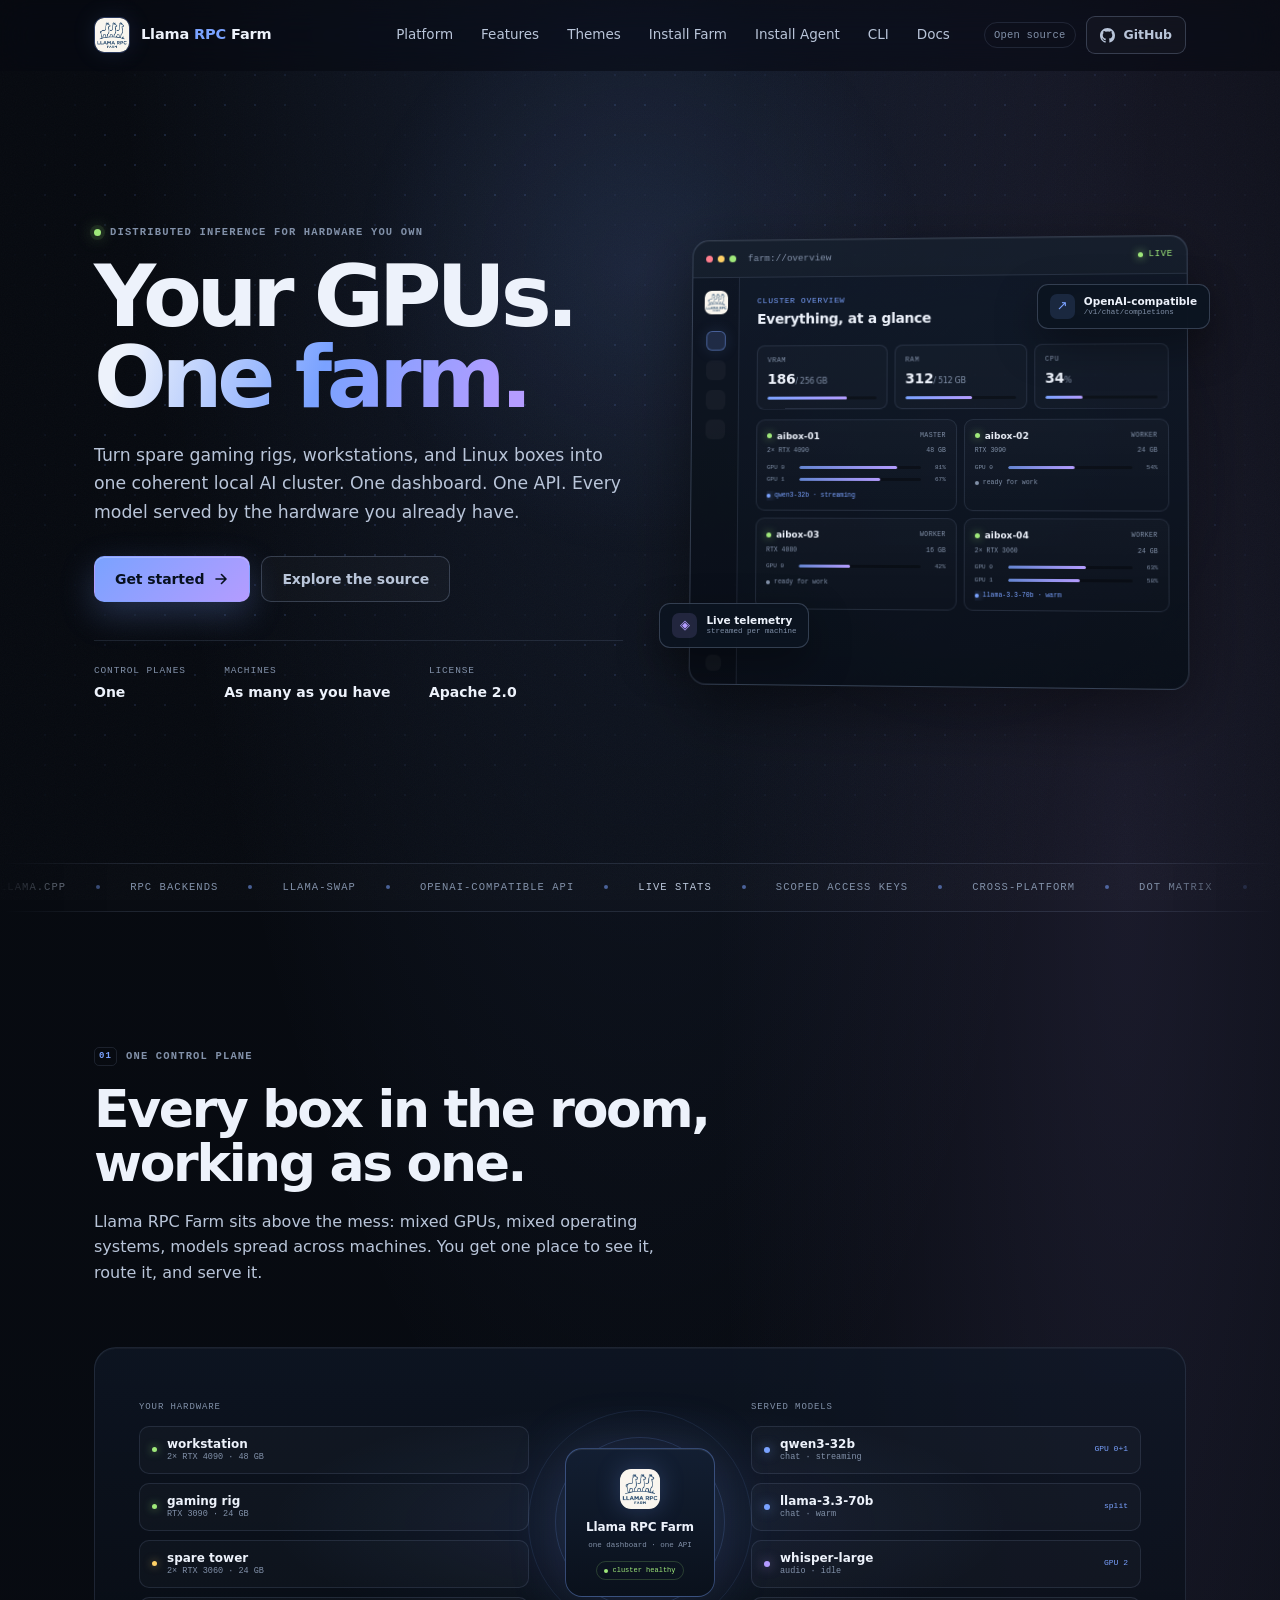
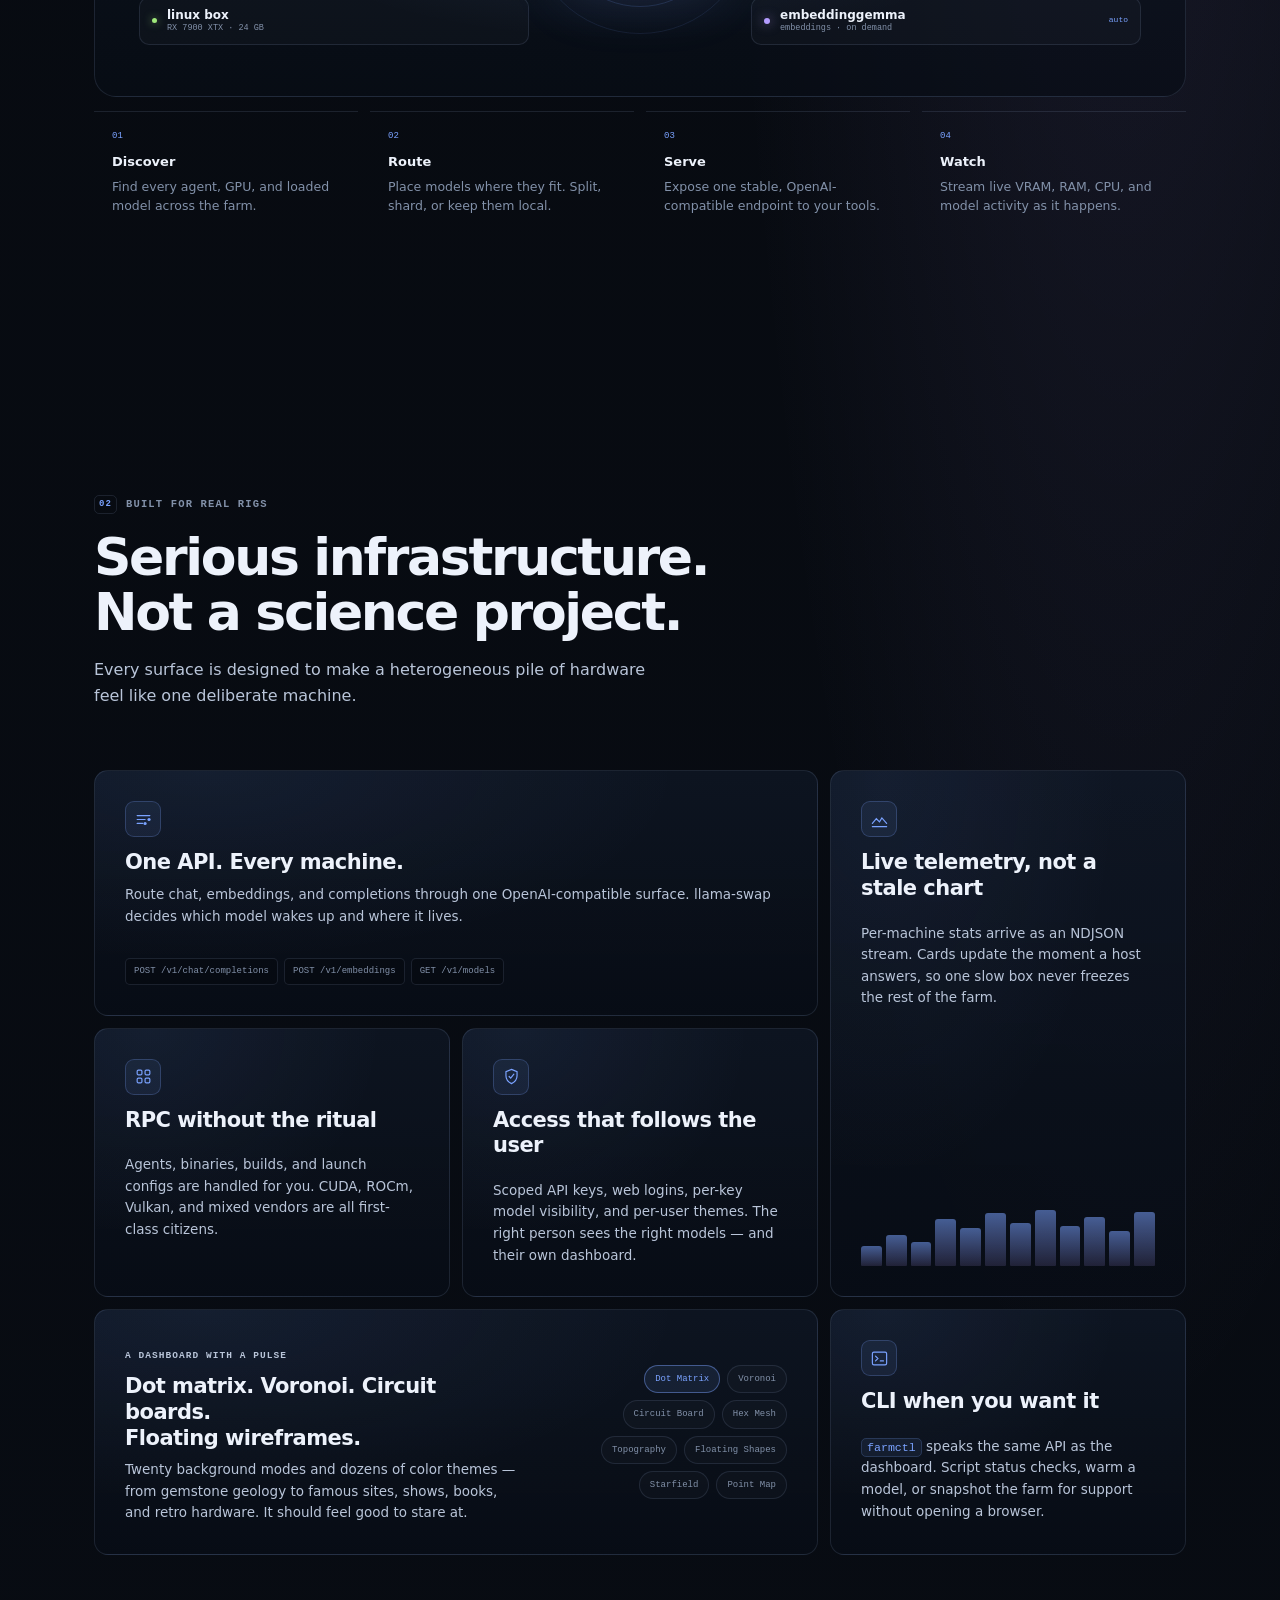
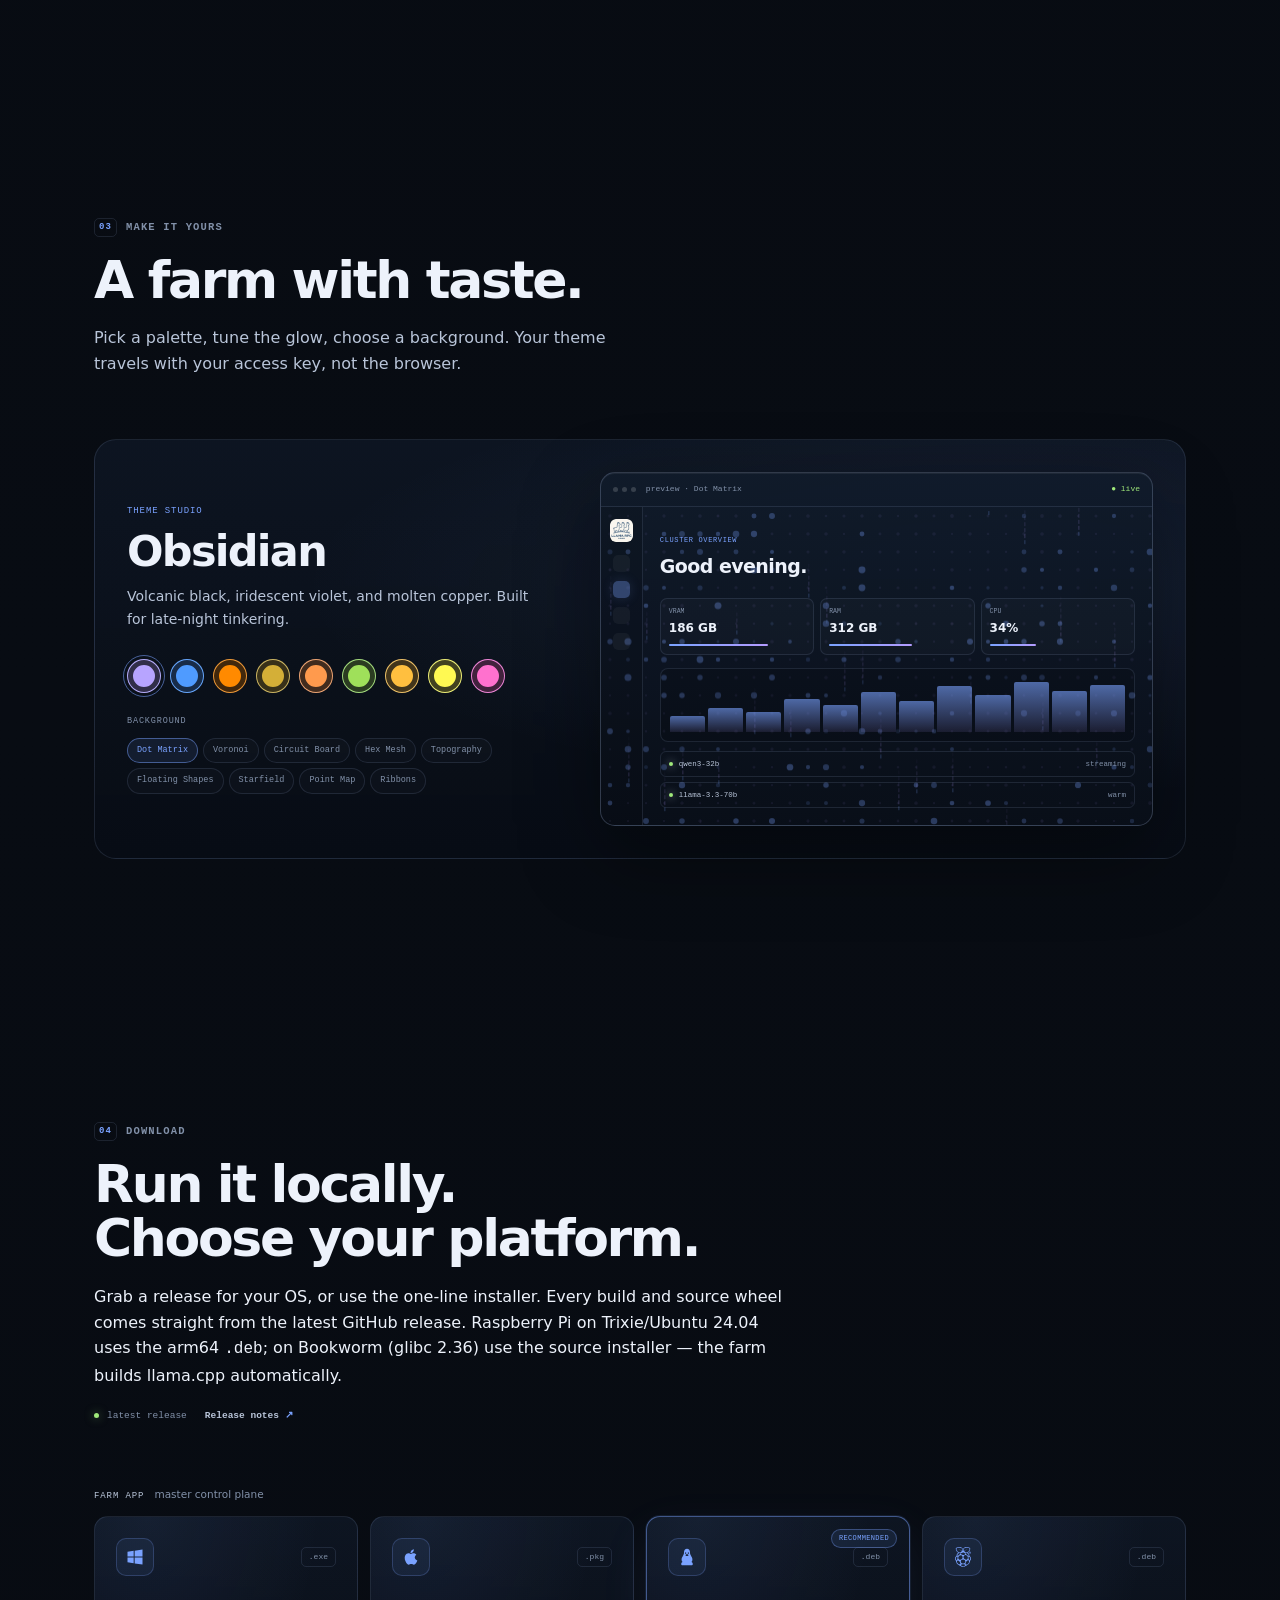
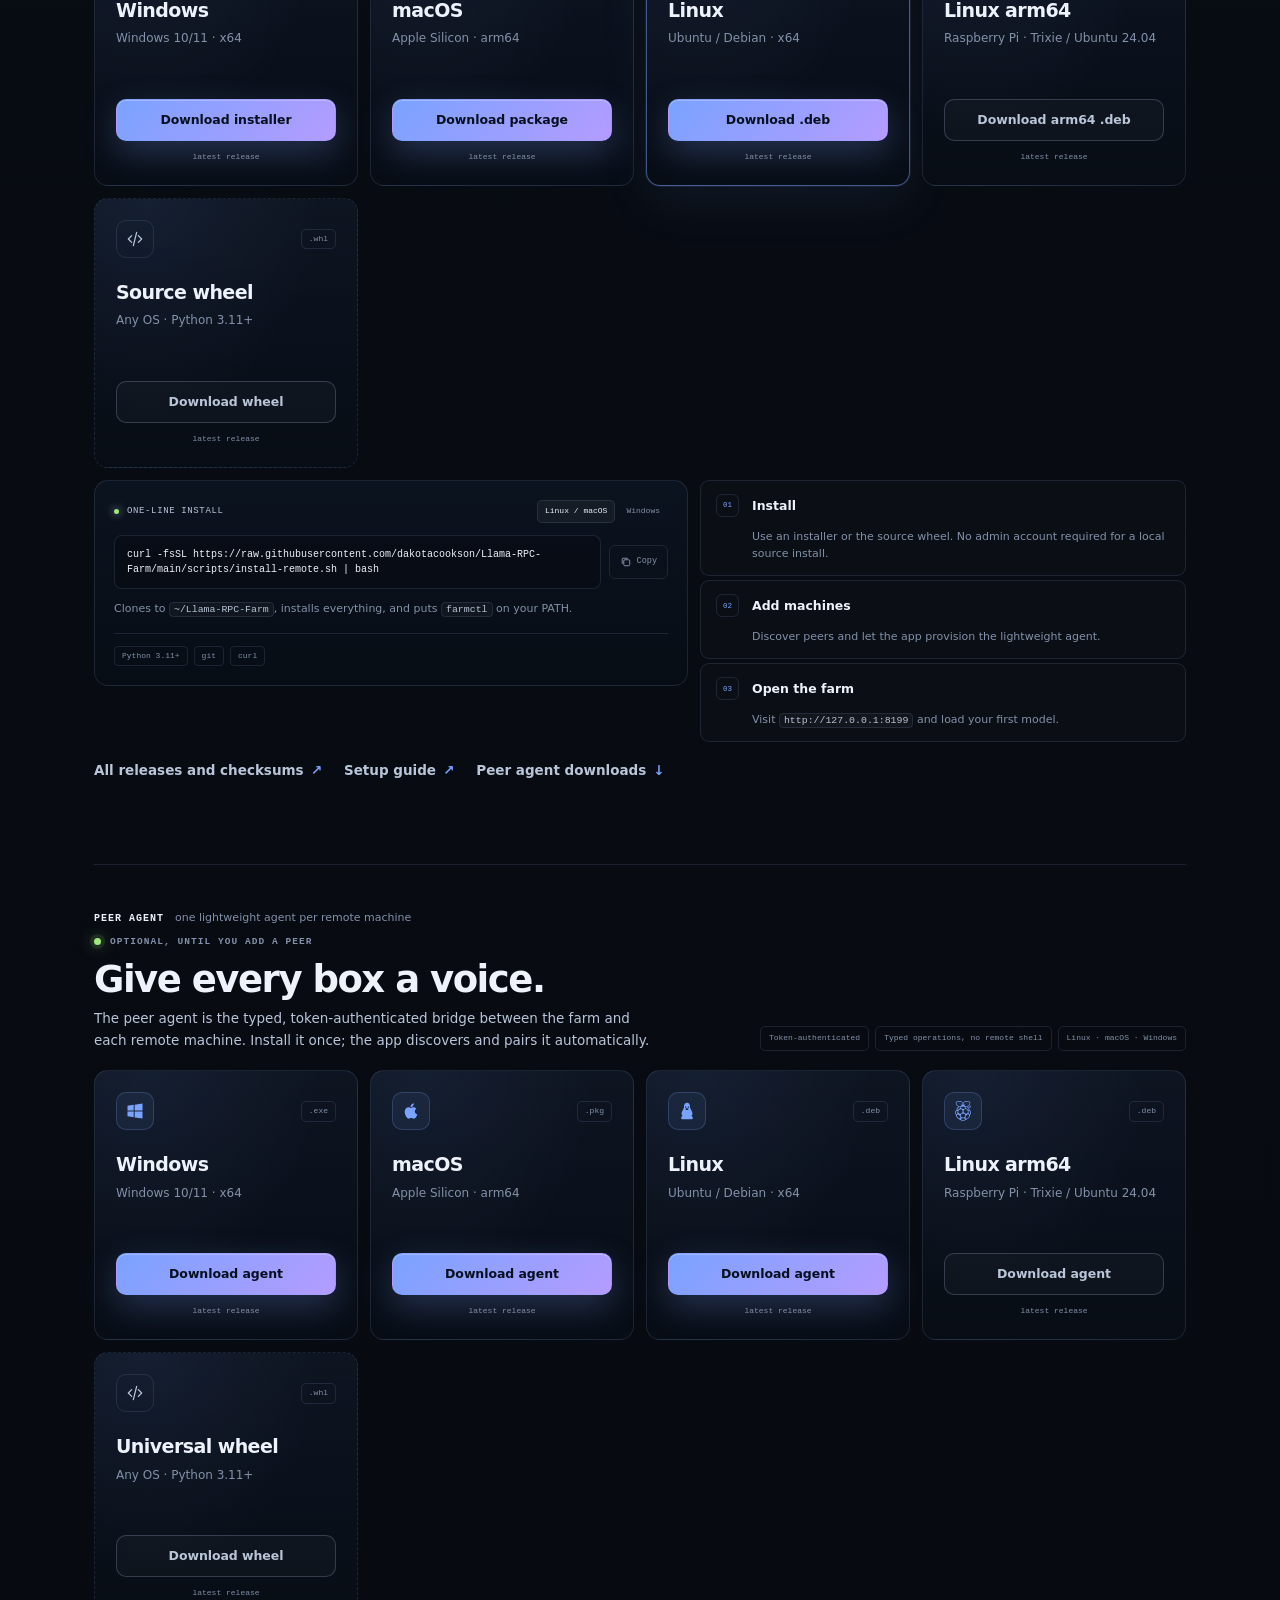
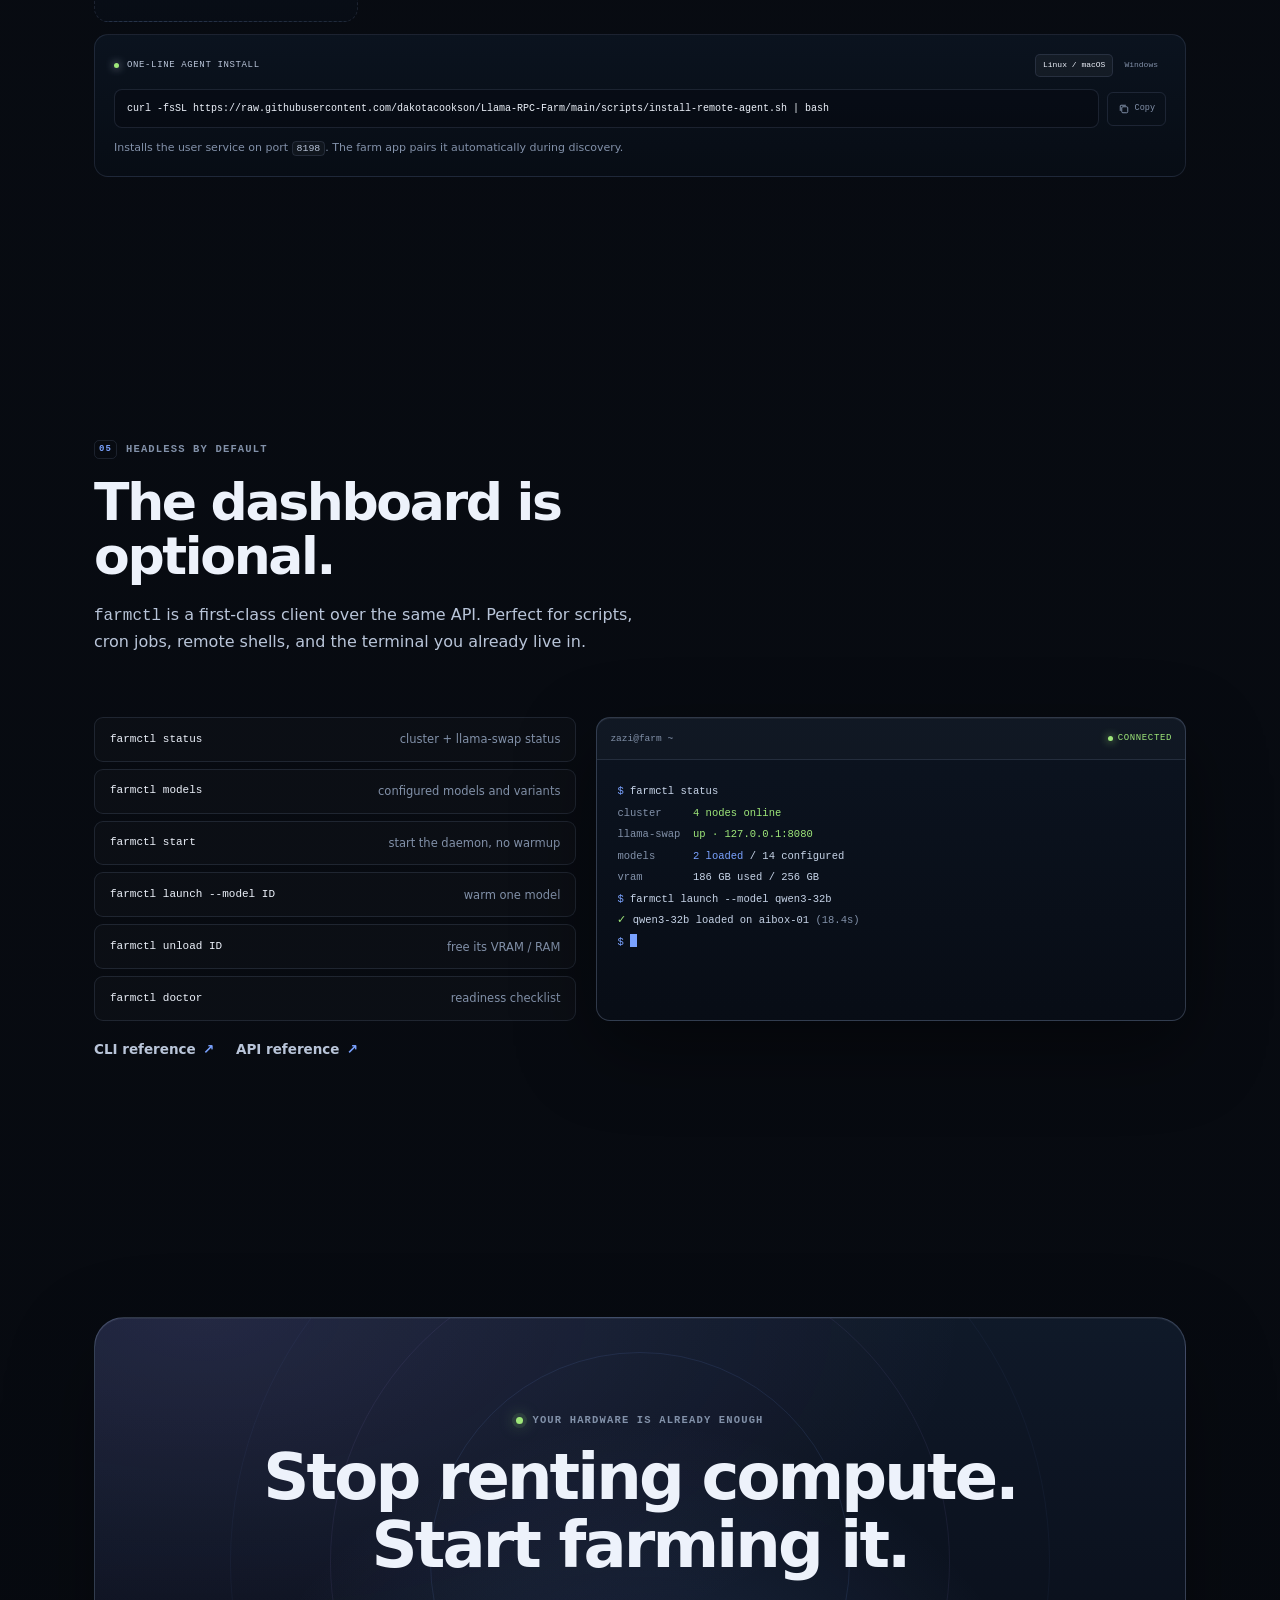
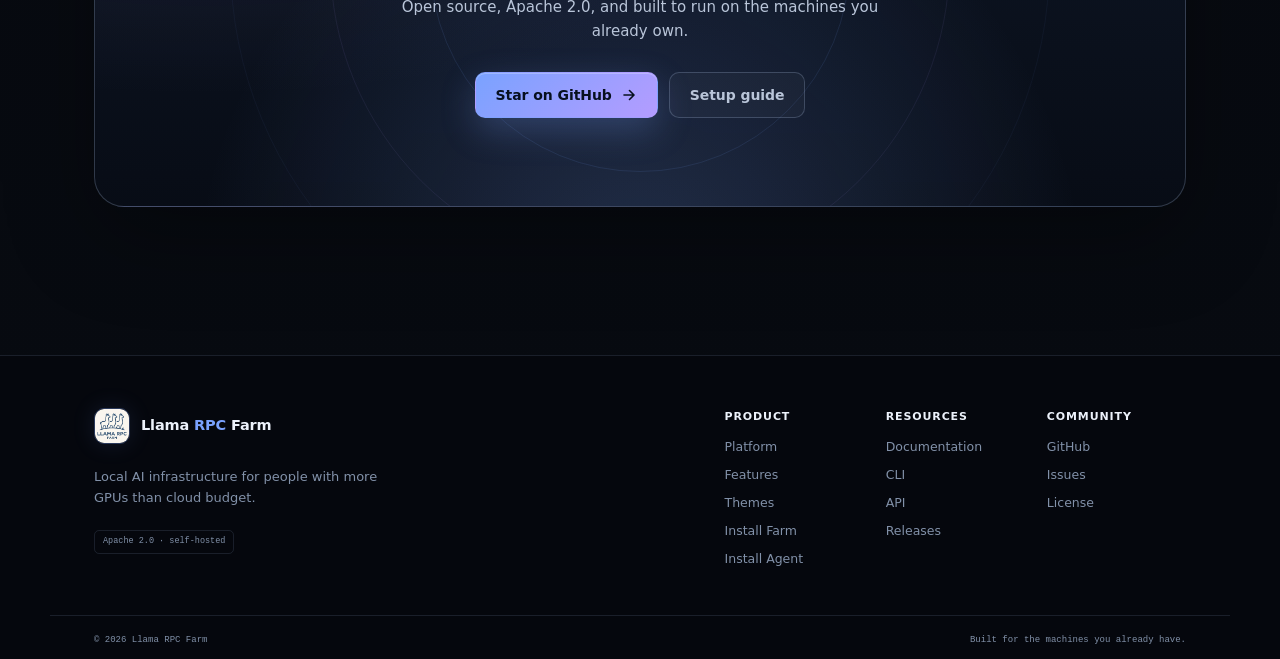
==== index.html @ 1d226b88 "feat(site): use a Raspberry Pi icon for arm64 downloads The Linux arm64 app/agent cards now show the" ====
<!doctype html>
<html lang="en">
<head>
  <meta charset="utf-8">
  <meta name="viewport" content="width=device-width, initial-scale=1">
  <title>Llama RPC Farm — Your GPUs. One farm.</title>
  <meta name="description" content="Turn spare GPUs, workstations, and gaming rigs into one coherent local AI cluster. Open source, self-hosted, and built for llama.cpp.">
  <meta name="theme-color" content="#070a10">
  <meta property="og:title" content="Llama RPC Farm — Your GPUs. One farm.">
  <meta property="og:description" content="A self-hosted control plane for distributed llama.cpp inference across every machine you own.">
  <meta property="og:type" content="website">
  <meta property="og:image" content="assets/logo.png">
  <link rel="icon" type="image/png" sizes="512x512" href="assets/logo.png">
  <link rel="shortcut icon" href="assets/logo.png">
  <link rel="apple-touch-icon" href="assets/logo.png">
  <link rel="stylesheet" href="styles.css">
</head>
<body>

  <svg width="0" height="0" style="position:absolute" aria-hidden="true" focusable="false">
    <symbol id="pi-icon" viewBox="0 0 24 24">
      <path fill="currentColor" d="m19.8955 10.8961-.1726-.3028c.0068-2.1746-1.0022-3.061-2.1788-3.7348.356-.0938.7237-.1711.8245-.6182.6118-.1566.7397-.4398.8011-.7398.16-.1066.6955-.4061.6394-.9211.2998-.2069.4669-.4725.3819-.8487.3222-.3515.407-.6419.2702-.9096.3868-.4805.2152-.7295.05-.9817.2897-.5254.0341-1.0887-.7758-.9944-.3221-.4733-1.0244-.3659-1.133-.3637-.1215-.1519-.2819-.2821-.7755-.219-.3197-.2851-.6771-.2364-1.0458-.0964-.4378-.3403-.7275-.0675-1.0584.0356-.53-.1706-.6513.0631-.9117.1583-.5781-.1203-.7538.1416-1.0309.4182l-.3224-.0063c-.8719.5061-1.305 1.5366-1.4585 2.0664-.1536-.5299-.5858-1.5604-1.4575-2.0664l-.3223.0063C9.942.5014 9.7663.2394 9.1883.3597 8.9279.2646 8.807.0309 8.2766.2015c-.2172-.0677-.417-.2084-.6522-.2012l.0004.0002C7.5017.0041 7.369.049 7.2185.166c-.3688-.1401-.7262-.1887-1.0459.0964-.4936-.0631-.654.0671-.7756.219C5.2887.4791 4.5862.3717 4.264.845c-.8096-.0943-1.0655.4691-.7756.9944-.1653.2521-.3366.5013.05.9819-.1367.2677-.0519.5581.2703.9096-.085.3763.0822.6418.3819.8487-.0561.515.4795.8144.6394.9211.0614.3001.1894.5832.8011.7398.1008.4472.4685.5244.8245.6183-1.1766.6737-2.1856 1.56-2.1788 3.7348l-.1724.3028c-1.3491.8082-2.5629 3.4056-.6648 5.5167.124.6609.3319 1.1355.5171 1.6609.2769 2.117 2.0841 3.1082 2.5608 3.2255.6984.524 1.4423 1.0212 2.449 1.3696.949.964 1.977 1.3314 3.0107 1.3308.0152 0 .0306.0002.0457 0 1.0337.0006 2.0618-.3668 3.0107-1.3308 1.0067-.3483 1.7506-.8456 2.4491-1.3696.4766-.1173 2.2838-1.1085 2.5607-3.2255.1851-.5253.3931-1 .517-1.6609 1.8981-2.1113.6843-4.7089-.6649-5.517zm-1.0386-.3715c-.0704.8759-4.6354-3.0504-3.8472-3.1808 2.1391-.3558 3.9191.896 3.8472 3.1808zm-2.0155 4.3649c-1.1481.7409-2.8025.2626-3.6953-1.0681-.8928-1.3306-.6858-3.0101.4623-3.7509 1.1481-.7409 2.8025-.2627 3.6953 1.068.8927 1.3307.6858 3.0101-.4623 3.751zM13.6591 1.3721c.0396.1967.0843.321.1354.3577.2537-.272.4611-.5506.7878-.8123.0011.1537-.0776.3205.1169.4425.1752-.2356.4119-.4459.7263-.6244-.1514.2611-.026.3404.0554.4486.24-.2059.4681-.4144.9109-.5759-.121.1474-.2902.2914-.1108.4607.2473-.1544.496-.3086 1.0833-.4183-.1323.1475-.4059.295-.2401.4426.3104-.1186.6539-.2047 1.034-.2546-.182.1496-.3337.2963-.1846.4122.3323-.1022.7899-.2398 1.2372-.1212l-.2832.2849c-.0314.0382.6623.0297 1.1202.0364-.167.2321-.3375.4562-.437.8548.0454.0459.2723.0204.4862 0-.2194.4618-.6004.5783-.6893.776.134.1015.32.075.5232.006-.158.3254-.4892.5484-.7509.8123.0662.047.1818.075.4555.0425-.2418.257-.5339.492-.8802.7032.0614.0708.2722.0681.4678.0727-.3136.3069-.7173.466-1.0955.6668.1885.1288.3234.0988.4678.097-.2676.2198-.7225.3342-1.1448.4668.0803.1249.1607.1589.3324.194-.447.2473-1.0873.1343-1.2679.2607.0435.1243.1665.2053.3139.2728-.7197.0418-2.6879-.0262-3.0652-1.5156.7367-.8094 2.0813-1.7593 4.394-2.934-1.7994.6022-3.4229 1.405-4.7817 2.5096-1.5978-.7436-.4965-2.6197.283-3.3645zm-1.6126 5.3718c1.1329-.0123 2.5356.8325 2.53 1.6286-.005.7027-.9851 1.2715-2.5213 1.2607-1.5043-.0177-2.5172-.7148-2.5137-1.3957.003-.5603 1.2282-1.5263 2.505-1.4936zm-5.7646-.6006c.1717-.0351.252-.0692.3323-.194-.4223-.1327-.8772-.247-1.1448-.4668.1444.0018.2792.0318.4678-.097-.3783-.2008-.782-.3599-1.0956-.6668.1955-.0048.4064-.002.4677-.0728-.3462-.2113-.6383-.4463-.8801-.7033.2738.0325.3893.0045.4555-.0425-.2617-.264-.593-.487-.7509-.8123.2032.069.3892.0954.5232-.006-.089-.1977-.47-.3142-.6894-.776.214.0204.4409.0459.4863 0-.0994-.3985-.2698-.6226-.4369-.8547.4579-.0067 1.1516.0018 1.1202-.0364l-.2831-.2849c.4472-.1186.9049.019 1.2371.1213.1492-.1159-.0026-.2626-.1847-.4123.3801.05.7236.1361 1.034.2547.1659-.1476-.1076-.2951-.24-.4426.5872.1097.8361.2639 1.0833.4183.1794-.1694.0103-.3133-.1108-.4607.4428.1615.6709.37.911.5759.0814-.1082.2068-.1875.0554-.4486.3143.1785.5511.3888.7263.6244.1945-.122.1159-.2888.1169-.4426.3267.2618.534.5404.7879.8124.0511-.0366.0959-.161.1354-.3577.7794.7448 1.8807 2.6208.2831 3.3646-1.3589-1.1039-2.9817-1.9064-4.78-2.5086 2.3115 1.174 3.6556 2.1239 4.392 2.9328-.3773 1.4895-2.3455 1.5575-3.0651 1.5157.1473-.0676.2703-.1485.3139-.2728-.1806-.1264-.8209-.0134-1.2679-.2607zm2.8175 1.1334c.7881.1304-3.7769 4.0567-3.8472 3.1809-.0719-2.2846 1.7079-3.5367 3.8472-3.1809zm-4.847 8.7567c-1.1094-.8789-1.4668-3.4529.5901-4.6097 1.2394-.3273.4184 5.051-.5901 4.6097zm4.2656 4.5989c-.6257.3719-2.1452.2187-3.2252-1.3095-.7283-1.2823-.6345-2.5872-.123-2.9705.7648-.4589 1.9464.1609 2.8559 1.2003.7923.9405 1.1536 2.5927.4923 3.0797zm-1.2415-5.6086c-1.1481-.7409-1.3551-2.4203-.4623-3.7511.8928-1.3307 2.5472-1.8089 3.6952-1.068 1.1481.7409 1.3551 2.4203.4623 3.7509-.8926 1.3308-2.5471 1.809-3.6952 1.0682zm4.7948 8.2279c-1.3763.0584-2.7258-1.1105-2.7081-1.5157-.0206-.594 1.6758-1.0578 2.782-1.0306 1.1131-.0479 2.6068.3531 2.6097.8851.0184.5166-1.3547 1.6838-2.6836 1.6612zm2.7584-5.8578c.0081 1.3899-1.226 2.5225-2.7562 2.5299-1.5302.0073-2.7773-1.1135-2.7854-2.5033v-.0265c-.008-1.3899 1.2259-2.5226 2.7562-2.5299 1.5302-.0073 2.7773 1.1134 2.7853 2.5033a.7794.7794 0 0 1 .0001.0265zm3.855 2.0029c-1.186 1.6208-2.7916 1.684-3.3896 1.2325-.6255-.5811-.148-2.3854.7094-3.3747v-.0003c.9812-1.0912 2.0302-1.8037 2.7609-1.2469.4919.4828.7805 2.3008-.0807 3.3894zm1.0724-3.4301c-1.0086.4413-1.8298-4.9372-.5901-4.61 2.0568 1.1569 1.6994 3.731.5901 4.61zm-.0256-8.3279h.2985v-.5304h.2986c.1502 0 .2053.0624.2262.2052.0152.1088.0113.2395.0477.3253h.2984c-.0533-.0763-.0515-.2358-.0571-.3213-.0097-.1373-.0513-.2796-.1977-.3176v-.0037c.1502-.061.2149-.1807.2149-.341 0-.2048-.1539-.3738-.3974-.3738h-.732v1.3573zm.2985-1.1255h.3269c.1333 0 .2054.0573.2054.188 0 .1369-.0721.1942-.2054.1942H20.03v-.3822zm-1.0337.4633c0 .7009.5682 1.2694 1.2695 1.2694s1.2695-.5684 1.2695-1.2694c0-.7013-.5683-1.2697-1.2695-1.2697-.7013 0-1.2695.5684-1.2695 1.2697zm2.3275 0c0 .5845-.4737 1.058-1.058 1.058s-1.058-.4735-1.058-1.058c0-.5849.4737-1.058 1.058-1.058s1.058.4731 1.058 1.058z"/>
    </symbol>
  </svg>
  <a class="skip-link" href="#main">Skip to content</a>
  <canvas id="dotfield" aria-hidden="true"></canvas>
  <div class="cursor-glow" aria-hidden="true"></div>

  <header class="site-header">
    <div class="shell header-inner">
      <a class="brand" href="#top" aria-label="Llama RPC Farm home">
        <span class="brand-mark"><img src="assets/logo.png" alt="" width="36" height="36"></span>
        <span class="brand-name">Llama <em>RPC</em> Farm</span>
      </a>

      <nav class="site-nav" id="site-nav" aria-label="Primary">
        <a href="#platform">Platform</a>
        <a href="#features">Features</a>
        <a href="#themes">Themes</a>
        <a href="#install">Install Farm</a>
        <a href="#agents">Install Agent</a>
        <a href="#cli">CLI</a>
        <a href="docs.html">Docs</a>
      </nav>

      <div class="header-actions">
        <span class="release-chip" id="release-chip">Open source</span>
        <a class="btn btn-ghost btn-sm" href="https://github.com/dakotacookson/Llama-RPC-Farm" target="_blank" rel="noreferrer">
          <svg viewBox="0 0 16 16" aria-hidden="true"><path fill="currentColor" d="M8 0C3.58 0 0 3.58 0 8c0 3.54 2.29 6.53 5.47 7.59.4.07.55-.17.55-.38 0-.19-.01-.82-.01-1.49-2.01.37-2.53-.49-2.69-.94-.09-.23-.48-.94-.82-1.13-.28-.15-.68-.52-.01-.53.63-.01 1.08.58 1.23.82.72 1.21 1.87.87 2.33.66.07-.52.28-.87.51-1.07-1.78-.2-3.64-.89-3.64-3.95 0-.87.31-1.59.82-2.15-.08-.2-.36-1.02.08-2.12 0 0 .67-.21 2.2.82A7.6 7.6 0 0 1 8 3.84c.68 0 1.36.09 2 .27 1.53-1.04 2.2-.82 2.2-.82.44 1.1.16 1.92.08 2.12.51.56.82 1.27.82 2.15 0 3.07-1.87 3.75-3.65 3.95.29.25.54.73.54 1.48 0 1.07-.01 1.93-.01 2.2 0 .21.15.46.55.38A8.01 8.01 0 0 0 16 8c0-4.42-3.58-8-8-8Z"/></svg>
          GitHub
        </a>
        <button class="nav-toggle" id="nav-toggle" type="button" aria-expanded="false" aria-controls="site-nav" aria-label="Open navigation">
          <span></span><span></span>
        </button>
      </div>
    </div>
  </header>

  <main id="main">
    <section class="hero shell" id="top">
      <div class="hero-copy">
        <p class="eyebrow reveal"><span class="live-dot"></span> Distributed inference for hardware you own</p>
        <h1 class="reveal">Your GPUs.<br><span class="gradient-text">One farm.</span></h1>
        <p class="lede reveal">Turn spare gaming rigs, workstations, and Linux boxes into one coherent local AI cluster. One dashboard. One API. Every model served by the hardware you already have.</p>
        <div class="hero-actions reveal">
          <a class="btn btn-primary" href="#install">Get started
            <svg viewBox="0 0 16 16" aria-hidden="true"><path fill="none" stroke="currentColor" stroke-linecap="round" stroke-linejoin="round" stroke-width="1.6" d="M3 8h9M8.5 3.5 13 8l-4.5 4.5"/></svg>
          </a>
          <a class="btn btn-ghost" href="https://github.com/dakotacookson/Llama-RPC-Farm" target="_blank" rel="noreferrer">Explore the source</a>
        </div>
        <dl class="hero-proof reveal">
          <div><dt>Control planes</dt><dd>One</dd></div>
          <div><dt>Machines</dt><dd>As many as you have</dd></div>
          <div><dt>License</dt><dd>Apache 2.0</dd></div>
        </dl>
      </div>

      <div class="hero-visual reveal" aria-label="Preview of the Llama RPC Farm dashboard">
        <div class="window-glow"></div>
        <div class="app-window">
          <div class="window-bar">
            <span class="window-dots"><i></i><i></i><i></i></span>
            <span class="window-title">farm://overview</span>
            <span class="window-live"><i></i> live</span>
          </div>
          <div class="app-body">
            <aside class="app-rail" aria-hidden="true">
              <span class="rail-logo"><img src="assets/logo.png" alt=""></span>
              <span class="rail-item active"></span>
              <span class="rail-item"></span>
              <span class="rail-item"></span>
              <span class="rail-item"></span>
              <span class="rail-spacer"></span>
              <span class="rail-item small"></span>
            </aside>
            <div class="app-main">
              <div class="app-head">
                <div>
                  <span class="app-kicker">Cluster overview</span>
                  <strong>Everything, at a glance</strong>
                </div>
                <span class="status-pill"><i></i> 4 nodes online</span>
              </div>

              <div class="metric-row">
                <div class="metric-card">
                  <span class="metric-label">VRAM</span>
                  <strong>186<span>/ 256 GB</span></strong>
                  <div class="mini-bar"><i style="--w: 73%"></i></div>
                </div>
                <div class="metric-card">
                  <span class="metric-label">RAM</span>
                  <strong>312<span>/ 512 GB</span></strong>
                  <div class="mini-bar"><i style="--w: 61%"></i></div>
                </div>
                <div class="metric-card">
                  <span class="metric-label">CPU</span>
                  <strong>34<span>%</span></strong>
                  <div class="mini-bar"><i style="--w: 34%"></i></div>
                </div>
              </div>

              <div class="node-grid">
                <article class="node-card">
                  <div class="node-top"><span class="node-dot on"></span><strong>aibox-01</strong><span class="node-tag">master</span></div>
                  <div class="node-specs"><span>2× RTX 4090</span><span>48 GB</span></div>
                  <div class="gpu-list">
                    <div class="gpu-row"><span>GPU 0</span><div class="gpu-bar"><i style="--w: 81%"></i></div><em>81%</em></div>
                    <div class="gpu-row"><span>GPU 1</span><div class="gpu-bar"><i style="--w: 67%"></i></div><em>67%</em></div>
                  </div>
                  <div class="model-chip"><i></i> qwen3-32b · streaming</div>
                </article>
                <article class="node-card">
                  <div class="node-top"><span class="node-dot on"></span><strong>aibox-02</strong><span class="node-tag">worker</span></div>
                  <div class="node-specs"><span>RTX 3090</span><span>24 GB</span></div>
                  <div class="gpu-list">
                    <div class="gpu-row"><span>GPU 0</span><div class="gpu-bar"><i style="--w: 54%"></i></div><em>54%</em></div>
                  </div>
                  <div class="model-chip idle"><i></i> ready for work</div>
                </article>
                <article class="node-card">
                  <div class="node-top"><span class="node-dot on"></span><strong>aibox-03</strong><span class="node-tag">worker</span></div>
                  <div class="node-specs"><span>RTX 4080</span><span>16 GB</span></div>
                  <div class="gpu-list">
                    <div class="gpu-row"><span>GPU 0</span><div class="gpu-bar"><i style="--w: 42%"></i></div><em>42%</em></div>
                  </div>
                  <div class="model-chip idle"><i></i> ready for work</div>
                </article>
                <article class="node-card">
                  <div class="node-top"><span class="node-dot on"></span><strong>aibox-04</strong><span class="node-tag">worker</span></div>
                  <div class="node-specs"><span>2× RTX 3060</span><span>24 GB</span></div>
                  <div class="gpu-list">
                    <div class="gpu-row"><span>GPU 0</span><div class="gpu-bar"><i style="--w: 63%"></i></div><em>63%</em></div>
                    <div class="gpu-row"><span>GPU 1</span><div class="gpu-bar"><i style="--w: 58%"></i></div><em>58%</em></div>
                  </div>
                  <div class="model-chip"><i></i> llama-3.3-70b · warm</div>
                </article>
              </div>
            </div>
          </div>
        </div>
        <div class="float-note note-one"><span class="float-icon">↗</span><span><strong>OpenAI-compatible</strong><small>/v1/chat/completions</small></span></div>
        <div class="float-note note-two"><span class="float-icon">◈</span><span><strong>Live telemetry</strong><small>streamed per machine</small></span></div>
      </div>
    </section>

    <div class="marquee" aria-hidden="true">
      <div class="marquee-track">
        <span>llama.cpp</span><i></i><span>RPC backends</span><i></i><span>llama-swap</span><i></i><span>OpenAI-compatible API</span><i></i>
        <span>Live stats</span><i></i><span>Scoped access keys</span><i></i><span>Cross-platform</span><i></i><span>Dot matrix</span><i></i>
        <span>llama.cpp</span><i></i><span>RPC backends</span><i></i><span>llama-swap</span><i></i><span>OpenAI-compatible API</span><i></i>
        <span>Live stats</span><i></i><span>Scoped access keys</span><i></i><span>Cross-platform</span><i></i><span>Dot matrix</span><i></i>
      </div>
    </div>

    <section class="section shell" id="platform">
      <div class="section-intro reveal">
        <p class="eyebrow"><span class="eyebrow-index">01</span> One control plane</p>
        <h2>Every box in the room,<br>working as one.</h2>
        <p>Llama RPC Farm sits above the mess: mixed GPUs, mixed operating systems, models spread across machines. You get one place to see it, route it, and serve it.</p>
      </div>

      <div class="architecture reveal">
        <div class="arch-column arch-machines">
          <span class="arch-label">Your hardware</span>
          <div class="arch-node"><span class="node-dot on"></span><span><strong>workstation</strong><small>2× RTX 4090 · 48 GB</small></span></div>
          <div class="arch-node"><span class="node-dot on"></span><span><strong>gaming rig</strong><small>RTX 3090 · 24 GB</small></span></div>
          <div class="arch-node"><span class="node-dot idle"></span><span><strong>spare tower</strong><small>2× RTX 3060 · 24 GB</small></span></div>
          <div class="arch-node"><span class="node-dot on"></span><span><strong>linux box</strong><small>RX 7900 XTX · 24 GB</small></span></div>
        </div>

        <div class="arch-core">
          <span class="arch-core-ring ring-one"></span>
          <span class="arch-core-ring ring-two"></span>
          <div class="arch-core-card">
            <span class="core-mark"><img src="assets/logo.png" alt=""></span>
            <strong>Llama RPC Farm</strong>
            <small>one dashboard · one API</small>
            <span class="core-status"><i></i> cluster healthy</span>
          </div>
          <span class="core-packet p1"></span>
          <span class="core-packet p2"></span>
          <span class="core-packet p3"></span>
        </div>

        <div class="arch-column arch-models">
          <span class="arch-label">Served models</span>
          <div class="arch-model"><span class="model-dot"></span><span><strong>qwen3-32b</strong><small>chat · streaming</small></span><em>GPU 0+1</em></div>
          <div class="arch-model"><span class="model-dot"></span><span><strong>llama-3.3-70b</strong><small>chat · warm</small></span><em>split</em></div>
          <div class="arch-model"><span class="model-dot alt"></span><span><strong>whisper-large</strong><small>audio · idle</small></span><em>GPU 2</em></div>
          <div class="arch-model"><span class="model-dot alt"></span><span><strong>embeddinggemma</strong><small>embeddings · on demand</small></span><em>auto</em></div>
        </div>
      </div>

      <div class="platform-points reveal">
        <div><span>01</span><strong>Discover</strong><p>Find every agent, GPU, and loaded model across the farm.</p></div>
        <div><span>02</span><strong>Route</strong><p>Place models where they fit. Split, shard, or keep them local.</p></div>
        <div><span>03</span><strong>Serve</strong><p>Expose one stable, OpenAI-compatible endpoint to your tools.</p></div>
        <div><span>04</span><strong>Watch</strong><p>Stream live VRAM, RAM, CPU, and model activity as it happens.</p></div>
      </div>
    </section>

    <section class="section shell" id="features">
      <div class="section-intro reveal">
        <p class="eyebrow"><span class="eyebrow-index">02</span> Built for real rigs</p>
        <h2>Serious infrastructure.<br>Not a science project.</h2>
        <p>Every surface is designed to make a heterogeneous pile of hardware feel like one deliberate machine.</p>
      </div>

      <div class="bento">
        <article class="feature feature-wide reveal">
          <div class="feature-icon">
            <svg viewBox="0 0 24 24" aria-hidden="true"><path fill="none" stroke="currentColor" stroke-width="1.5" stroke-linecap="round" d="M4 7h16M4 12h10M4 17h7"/><circle cx="19" cy="12" r="2" fill="currentColor"/><circle cx="14" cy="17" r="2" fill="currentColor"/></svg>
          </div>
          <div>
            <h3>One API. Every machine.</h3>
            <p>Route chat, embeddings, and completions through one OpenAI-compatible surface. llama-swap decides which model wakes up and where it lives.</p>
          </div>
          <div class="api-lines" aria-hidden="true">
            <span>POST /v1/chat/completions</span><span>POST /v1/embeddings</span><span>GET /v1/models</span>
          </div>
        </article>

        <article class="feature feature-tall reveal">
          <div class="feature-icon">
            <svg viewBox="0 0 24 24" aria-hidden="true"><path fill="none" stroke="currentColor" stroke-width="1.5" stroke-linecap="round" d="M3 17l5-6 4 4 3-5 6 7"/><path fill="none" stroke="currentColor" stroke-width="1.5" stroke-linecap="round" d="M3 21h18"/></svg>
          </div>
          <h3>Live telemetry, not a stale chart</h3>
          <p>Per-machine stats arrive as an NDJSON stream. Cards update the moment a host answers, so one slow box never freezes the rest of the farm.</p>
          <div class="spark-strip" aria-hidden="true">
            <i style="--h: 34%"></i><i style="--h: 52%"></i><i style="--h: 41%"></i><i style="--h: 78%"></i><i style="--h: 63%"></i><i style="--h: 88%"></i><i style="--h: 72%"></i><i style="--h: 94%"></i><i style="--h: 67%"></i><i style="--h: 82%"></i><i style="--h: 59%"></i><i style="--h: 91%"></i>
          </div>
        </article>

        <article class="feature reveal">
          <div class="feature-icon">
            <svg viewBox="0 0 24 24" aria-hidden="true"><rect x="4" y="4" width="6" height="6" rx="1.5" fill="none" stroke="currentColor" stroke-width="1.5"/><rect x="14" y="4" width="6" height="6" rx="1.5" fill="none" stroke="currentColor" stroke-width="1.5"/><rect x="4" y="14" width="6" height="6" rx="1.5" fill="none" stroke="currentColor" stroke-width="1.5"/><rect x="14" y="14" width="6" height="6" rx="1.5" fill="none" stroke="currentColor" stroke-width="1.5"/></svg>
          </div>
          <h3>RPC without the ritual</h3>
          <p>Agents, binaries, builds, and launch configs are handled for you. CUDA, ROCm, Vulkan, and mixed vendors are all first-class citizens.</p>
        </article>

        <article class="feature reveal">
          <div class="feature-icon">
            <svg viewBox="0 0 24 24" aria-hidden="true"><path fill="none" stroke="currentColor" stroke-width="1.5" stroke-linecap="round" d="M12 3l7 3v5c0 5-3 8-7 10-4-2-7-5-7-10V6l7-3Z"/><path fill="none" stroke="currentColor" stroke-width="1.5" stroke-linecap="round" d="m9 12 2 2 4-5"/></svg>
          </div>
          <h3>Access that follows the user</h3>
          <p>Scoped API keys, web logins, per-key model visibility, and per-user themes. The right person sees the right models — and their own dashboard.</p>
        </article>

        <article class="feature feature-wide feature-visual reveal">
          <div>
            <p class="eyebrow small">A dashboard with a pulse</p>
            <h3>Dot matrix. Voronoi. Circuit boards.<br>Floating wireframes.</h3>
            <p>Twenty background modes and dozens of color themes — from gemstone geology to famous sites, shows, books, and retro hardware. It should feel good to stare at.</p>
          </div>
          <div class="mode-cloud" aria-hidden="true">
            <span class="mode-chip active">Dot Matrix</span>
            <span class="mode-chip">Voronoi</span>
            <span class="mode-chip">Circuit Board</span>
            <span class="mode-chip">Hex Mesh</span>
            <span class="mode-chip">Topography</span>
            <span class="mode-chip">Floating Shapes</span>
            <span class="mode-chip">Starfield</span>
            <span class="mode-chip">Point Map</span>
          </div>
        </article>

        <article class="feature reveal">
          <div class="feature-icon">
            <svg viewBox="0 0 24 24" aria-hidden="true"><rect x="3" y="4" width="18" height="16" rx="2" fill="none" stroke="currentColor" stroke-width="1.5"/><path fill="none" stroke="currentColor" stroke-width="1.5" stroke-linecap="round" d="m7 9 3 3-3 3M13 15h4"/></svg>
          </div>
          <h3>CLI when you want it</h3>
          <p><code>farmctl</code> speaks the same API as the dashboard. Script status checks, warm a model, or snapshot the farm for support without opening a browser.</p>
        </article>
      </div>
    </section>

    <section class="section shell" id="themes">
      <div class="section-intro reveal">
        <p class="eyebrow"><span class="eyebrow-index">03</span> Make it yours</p>
        <h2>A farm with taste.</h2>
        <p>Pick a palette, tune the glow, choose a background. Your theme travels with your access key, not the browser.</p>
      </div>

      <div class="theme-lab reveal">
        <div class="theme-controls">
          <div class="theme-copy">
            <span class="theme-kicker">Theme studio</span>
            <h3 id="theme-name">Obsidian</h3>
            <p id="theme-desc">Volcanic black, iridescent violet, and molten copper. Built for late-night tinkering.</p>
            <div class="theme-palette" id="theme-palette" aria-label="Theme palettes">
              <button type="button" class="palette active" data-theme="obsidian" data-name="Obsidian" data-desc="Volcanic black, iridescent violet, and molten copper. Built for late-night tinkering." data-accent="#b7a4ff" data-accent2="#a855f7" aria-label="Obsidian theme" style="--swatch: #b7a4ff"></button>
              <button type="button" class="palette" data-theme="sapphire" data-name="Sapphire" data-desc="Royal blue, sapphire light, and a thin gold ribbon. Deep, calm, and precise." data-accent="#4f9bff" data-accent2="#f5c76a" aria-label="Sapphire theme" style="--swatch: #4f9bff"></button>
              <button type="button" class="palette" data-theme="dbz" data-name="Dragon Ball Z" data-desc="Spice-orange energy over deep blue. Maximum power, minimum subtlety." data-accent="#ff8a00" data-accent2="#3b82f6" aria-label="Dragon Ball Z theme" style="--swatch: #ff8a00"></button>
              <button type="button" class="palette" data-theme="warhammer40k" data-name="Warhammer 40,000" data-desc="Brass, blood, and blackened steel. Grimdark by default." data-accent="#d4af37" data-accent2="#b22222" aria-label="Warhammer 40,000 theme" style="--swatch: #d4af37"></button>
              <button type="button" class="palette" data-theme="dune" data-name="Dune" data-desc="Spice orange over deep desert navy. A little sci-fi, a little sandstorm." data-accent="#ff9a4d" data-accent2="#6aa9ff" aria-label="Dune theme" style="--swatch: #ff9a4d"></button>
              <button type="button" class="palette" data-theme="gameboy" data-name="Game Boy" data-desc="Four shades of green and a lifetime of nostalgia. Pixel-perfect and easy on the eyes." data-accent="#9fe05a" data-accent2="#6fcf3f" aria-label="Game Boy theme" style="--swatch: #9fe05a"></button>
              <button type="button" class="palette" data-theme="topaz" data-name="Topaz" data-desc="Luminous amber and topaz with a cool teal edge. Golden hour for your GPU farm." data-accent="#ffbf3f" data-accent2="#4fd8c8" aria-label="Topaz theme" style="--swatch: #ffbf3f"></button>
              <button type="button" class="palette" data-theme="fluorite" data-name="Fluorite" data-desc="Hazard yellow and electric cyan. Loud, fast, and impossible to ignore." data-accent="#fff952" data-accent2="#3df3ff" aria-label="Fluorite theme" style="--swatch: #fff952"></button>
              <button type="button" class="palette" data-theme="vaporwave" data-name="Vaporwave" data-desc="Hot pink and mall-cyan. A sunset that never quite loads." data-accent="#ff71ce" data-accent2="#01cdfe" aria-label="Vaporwave theme" style="--swatch: #ff71ce"></button>
            </div>

            <div class="theme-bg-picker">
              <span class="theme-bg-label">Background</span>
              <div class="theme-bg-modes" role="group" aria-label="Background mode">
                <button type="button" class="theme-bg-btn active" data-bg="dotmatrix" data-label="Dot Matrix">Dot Matrix</button>
                <button type="button" class="theme-bg-btn" data-bg="voronoi" data-label="Voronoi">Voronoi</button>
                <button type="button" class="theme-bg-btn" data-bg="circuit" data-label="Circuit Board">Circuit Board</button>
                <button type="button" class="theme-bg-btn" data-bg="hexmesh" data-label="Hex Mesh">Hex Mesh</button>
                <button type="button" class="theme-bg-btn" data-bg="topography" data-label="Topography">Topography</button>
                <button type="button" class="theme-bg-btn" data-bg="shapes" data-label="Floating Shapes">Floating Shapes</button>
                <button type="button" class="theme-bg-btn" data-bg="starfield" data-label="Starfield">Starfield</button>
                <button type="button" class="theme-bg-btn" data-bg="pointmap" data-label="Point Map">Point Map</button>
                <button type="button" class="theme-bg-btn" data-bg="ribbons" data-label="Ribbons">Ribbons</button>
              </div>
            </div>
          </div>

          <div class="theme-preview" id="theme-preview">
            <div class="preview-top">
              <span><i></i><i></i><i></i></span>
              <em>preview · <span id="preview-bg-name">Dot Matrix</span></em>
              <span class="preview-live">● live</span>
            </div>
            <div class="preview-body">
              <canvas id="theme-bg" aria-hidden="true"></canvas>
              <div class="preview-side">
                <span class="preview-logo"><img src="assets/logo.png" alt=""></span>
                <span></span><span></span><span></span><span></span>
              </div>
              <div class="preview-main">
                <span class="preview-kicker">Cluster overview</span>
                <strong>Good evening.</strong>
                <div class="preview-metrics">
                  <div><small>VRAM</small><b>186 GB</b><i style="--w: 73%"></i></div>
                  <div><small>RAM</small><b>312 GB</b><i style="--w: 61%"></i></div>
                  <div><small>CPU</small><b>34%</b><i style="--w: 34%"></i></div>
                </div>
                <div class="preview-chart"><i style="--h: 30%"></i><i style="--h: 44%"></i><i style="--h: 38%"></i><i style="--h: 62%"></i><i style="--h: 51%"></i><i style="--h: 74%"></i><i style="--h: 58%"></i><i style="--h: 85%"></i><i style="--h: 69%"></i><i style="--h: 92%"></i><i style="--h: 76%"></i><i style="--h: 88%"></i></div>
                <div class="preview-models">
                  <span><i></i> qwen3-32b <em>streaming</em></span>
                  <span><i></i> llama-3.3-70b <em>warm</em></span>
                </div>
              </div>
            </div>
          </div>
        </div>
      </div>
    </section>

    <section class="section shell" id="install">
      <div class="section-intro install-intro reveal">
        <p class="eyebrow"><span class="eyebrow-index">04</span> Download</p>
        <h2>Run it locally.<br>Choose your platform.</h2>
        <p>Grab a release for your OS, or use the one-line installer. Every build and source wheel comes straight from the latest GitHub release. Raspberry Pi on Trixie/Ubuntu 24.04 uses the arm64 <code>.deb</code>; on Bookworm (glibc 2.36) use the source installer — the farm builds llama.cpp automatically.</p>
        <div class="install-version">
          <span><i class="live-dot"></i> <span id="release-version">latest release</span></span>
          <a href="https://github.com/dakotacookson/Llama-RPC-Farm/releases" target="_blank" rel="noreferrer">Release notes <span>↗</span></a>
        </div>
      </div>

      <div class="track-label reveal"><span>Farm app</span><small>master control plane</small></div>

      <div class="download-grid reveal">
        <article class="download-card" data-os="windows">
          <span class="download-recommend">Recommended</span>
          <div class="download-head">
            <span class="os-icon">
              <svg viewBox="0 0 24 24" aria-hidden="true"><path fill="currentColor" d="M3 5.7 10.4 4.6v6.9H3V5.7Zm8.6-1.3L21 3v8.5h-9.4V4.4ZM3 12.5h7.4v6.9L3 18.3v-5.8Zm8.6 0H21V21l-9.4-1.3v-7.2Z"/></svg>
            </span>
            <span class="download-tag">.exe</span>
          </div>
          <h3>Windows</h3>
          <p>Windows 10/11 · x64</p>
          <a class="btn btn-primary download-btn" data-download="windows" href="https://github.com/dakotacookson/Llama-RPC-Farm/releases" target="_blank" rel="noreferrer">Download installer</a>
          <span class="download-meta" data-size="windows">latest release</span>
        </article>

        <article class="download-card" data-os="macos">
          <span class="download-recommend">Recommended</span>
          <div class="download-head">
            <span class="os-icon">
              <svg viewBox="0 0 24 24" aria-hidden="true"><path fill="currentColor" d="M16.5 12.7c0-2.2 1.8-3.3 1.9-3.4-1-1.5-2.6-1.7-3.2-1.7-1.4-.1-2.7.8-3.4.8-.7 0-1.8-.8-2.9-.8-1.5 0-2.9.9-3.7 2.3-1.6 2.7-.4 6.8 1.1 9 .8 1.1 1.7 2.3 2.9 2.3 1.2 0 1.6-.8 3.1-.8 1.5 0 1.9.8 3.1.8 1.3 0 2.1-1.1 2.9-2.2.9-1.3 1.3-2.6 1.3-2.7-.1 0-3.1-1.2-3.1-3.6ZM14.3 5.9c.7-.9 1.2-2.1 1.1-3.3-1 .1-2.2.7-2.9 1.5-.6.7-1.2 2-1.1 3.1 1.1.1 2.2-.5 2.9-1.3Z"/></svg>
            </span>
            <span class="download-tag">.pkg</span>
          </div>
          <h3>macOS</h3>
          <p>Apple Silicon · arm64</p>
          <a class="btn btn-primary download-btn" data-download="macos" href="https://github.com/dakotacookson/Llama-RPC-Farm/releases" target="_blank" rel="noreferrer">Download package</a>
          <span class="download-meta" data-size="macos">latest release</span>
        </article>

        <article class="download-card" data-os="linux">
          <span class="download-recommend">Recommended</span>
          <div class="download-head">
            <span class="os-icon">
              <svg viewBox="0 0 24 24" aria-hidden="true"><path fill="currentColor" d="M12 2c-2.2 0-3.7 1.8-3.6 4.3.1 1.5-.3 2.5-1.2 4.1-.8 1.4-1.7 2.8-1.7 4.8 0 1.1.4 2 1.2 2.7-1 .5-1.7 1.4-1.7 2.5 0 .9.7 1.6 1.7 1.6h10.6c1 0 1.7-.7 1.7-1.6 0-1.1-.7-2-1.7-2.5.8-.7 1.2-1.6 1.2-2.7 0-2-.9-3.4-1.7-4.8-.9-1.6-1.3-2.6-1.2-4.1C15.7 3.8 14.2 2 12 2Zm-1.6 4.2c.4 0 .7.5.7 1.1s-.3 1.1-.7 1.1-.7-.5-.7-1.1.3-1.1.7-1.1Zm3.2 0c.4 0 .7.5.7 1.1s-.3 1.1-.7 1.1-.7-.5-.7-1.1.3-1.1.7-1.1Zm-1.6 2.1c.6 0 1.8.9 1.8 1.5 0 .4-.8.9-1.8.9s-1.8-.5-1.8-.9c0-.6 1.2-1.5 1.8-1.5Z"/></svg>
            </span>
            <span class="download-tag">.deb</span>
          </div>
          <h3>Linux</h3>
          <p>Ubuntu / Debian · x64</p>
          <a class="btn btn-primary download-btn" data-download="linux" href="https://github.com/dakotacookson/Llama-RPC-Farm/releases" target="_blank" rel="noreferrer">Download .deb</a>
          <span class="download-meta" data-size="linux">latest release</span>
        </article>

        <article class="download-card" data-os="linux-arm64">
          <div class="download-head">
            <span class="os-icon">
              <svg viewBox="0 0 24 24" aria-hidden="true"><use href="#pi-icon"/></svg>
            </span>
            <span class="download-tag">.deb</span>
          </div>
          <h3>Linux arm64</h3>
          <p>Raspberry Pi · Trixie / Ubuntu 24.04</p>
          <a class="btn btn-ghost download-btn" data-download="linux-arm64" href="https://github.com/dakotacookson/Llama-RPC-Farm/releases" target="_blank" rel="noreferrer">Download arm64 .deb</a>
          <span class="download-meta" data-size="linux-arm64">latest release</span>
        </article>

        <article class="download-card download-card-source" data-os="source">
          <div class="download-head">
            <span class="os-icon">
              <svg viewBox="0 0 24 24" aria-hidden="true"><path fill="none" stroke="currentColor" stroke-width="1.5" stroke-linecap="round" stroke-linejoin="round" d="m8 8-4 4 4 4M16 8l4 4-4 4M14 4l-4 16"/></svg>
            </span>
            <span class="download-tag">.whl</span>
          </div>
          <h3>Source wheel</h3>
          <p>Any OS · Python 3.11+</p>
          <a class="btn btn-ghost download-btn" data-download="source" href="https://github.com/dakotacookson/Llama-RPC-Farm/releases" target="_blank" rel="noreferrer">Download wheel</a>
          <span class="download-meta" data-size="source">latest release</span>
        </article>
      </div>

      <div class="install-lower reveal">
        <div class="oneline-card">
          <div class="oneline-head">
            <span class="oneline-title"><i></i> One-line install</span>
            <div class="oneline-tabs" role="tablist" aria-label="One-line install platform">
              <button type="button" class="oneline-tab active" data-oneline="unix" role="tab" aria-selected="true">Linux / macOS</button>
              <button type="button" class="oneline-tab" data-oneline="windows" role="tab" aria-selected="false">Windows</button>
            </div>
          </div>
          <div class="oneline-row">
            <code id="oneline-code" data-unix="curl -fsSL https://raw.githubusercontent.com/dakotacookson/Llama-RPC-Farm/main/scripts/install-remote.sh | bash" data-windows="irm https://raw.githubusercontent.com/dakotacookson/Llama-RPC-Farm/main/scripts/install-remote.ps1 | iex">curl -fsSL https://raw.githubusercontent.com/dakotacookson/Llama-RPC-Farm/main/scripts/install-remote.sh | bash</code>
            <button type="button" class="copy-btn" data-copy-target="oneline-code">
              <svg viewBox="0 0 16 16" aria-hidden="true"><rect x="5" y="5" width="8" height="8" rx="1.5" fill="none" stroke="currentColor" stroke-width="1.3"/><path fill="none" stroke="currentColor" stroke-width="1.3" d="M3 10.5V4a1 1 0 0 1 1-1h6.5"/></svg>
              <span>Copy</span>
            </button>
          </div>
          <p class="oneline-note" id="oneline-note">Clones to <code>~/Llama-RPC-Farm</code>, installs everything, and puts <code>farmctl</code> on your PATH.</p>
          <div class="oneline-foot"><span>Python 3.11+</span><span>git</span><span>curl</span></div>
        </div>

        <div class="install-after">
          <div><span>01</span><strong>Install</strong><p>Use an installer or the source wheel. No admin account required for a local source install.</p></div>
          <div><span>02</span><strong>Add machines</strong><p>Discover peers and let the app provision the lightweight agent.</p></div>
          <div><span>03</span><strong>Open the farm</strong><p>Visit <code>http://127.0.0.1:8199</code> and load your first model.</p></div>
        </div>
      </div>

      <div class="install-foot reveal">
        <a class="text-link" href="https://github.com/dakotacookson/Llama-RPC-Farm/releases" target="_blank" rel="noreferrer">All releases and checksums <span>↗</span></a>
        <a class="text-link" href="docs.html#setup">Setup guide <span>↗</span></a>
        <a class="text-link" href="#agents">Peer agent downloads <span>↓</span></a>
      </div>

      <div class="track-divider" id="agents">
        <span>Peer agent</span>
        <small>one lightweight agent per remote machine</small>
      </div>

      <div class="agent-intro reveal">
        <div>
          <p class="eyebrow small"><i class="live-dot"></i> Optional, until you add a peer</p>
          <h3>Give every box a voice.</h3>
          <p>The peer agent is the typed, token-authenticated bridge between the farm and each remote machine. Install it once; the app discovers and pairs it automatically.</p>
        </div>
        <div class="agent-points">
          <span>Token-authenticated</span>
          <span>Typed operations, no remote shell</span>
          <span>Linux · macOS · Windows</span>
        </div>
      </div>

      <div class="download-grid agent-downloads reveal">
        <article class="download-card" data-os="agent-windows">
          <div class="download-head">
            <span class="os-icon">
              <svg viewBox="0 0 24 24" aria-hidden="true"><path fill="currentColor" d="M3 5.7 10.4 4.6v6.9H3V5.7Zm8.6-1.3L21 3v8.5h-9.4V4.4ZM3 12.5h7.4v6.9L3 18.3v-5.8Zm8.6 0H21V21l-9.4-1.3v-7.2Z"/></svg>
            </span>
            <span class="download-tag">.exe</span>
          </div>
          <h3>Windows</h3>
          <p>Windows 10/11 · x64</p>
          <a class="btn btn-primary download-btn" data-download="agent-windows" href="https://github.com/dakotacookson/Llama-RPC-Farm/releases" target="_blank" rel="noreferrer">Download agent</a>
          <span class="download-meta" data-size="agent-windows">latest release</span>
        </article>

        <article class="download-card" data-os="agent-macos">
          <div class="download-head">
            <span class="os-icon">
              <svg viewBox="0 0 24 24" aria-hidden="true"><path fill="currentColor" d="M16.5 12.7c0-2.2 1.8-3.3 1.9-3.4-1-1.5-2.6-1.7-3.2-1.7-1.4-.1-2.7.8-3.4.8-.7 0-1.8-.8-2.9-.8-1.5 0-2.9.9-3.7 2.3-1.6 2.7-.4 6.8 1.1 9 .8 1.1 1.7 2.3 2.9 2.3 1.2 0 1.6-.8 3.1-.8 1.5 0 1.9.8 3.1.8 1.3 0 2.1-1.1 2.9-2.2.9-1.3 1.3-2.6 1.3-2.7-.1 0-3.1-1.2-3.1-3.6ZM14.3 5.9c.7-.9 1.2-2.1 1.1-3.3-1 .1-2.2.7-2.9 1.5-.6.7-1.2 2-1.1 3.1 1.1.1 2.2-.5 2.9-1.3Z"/></svg>
            </span>
            <span class="download-tag">.pkg</span>
          </div>
          <h3>macOS</h3>
          <p>Apple Silicon · arm64</p>
          <a class="btn btn-primary download-btn" data-download="agent-macos" href="https://github.com/dakotacookson/Llama-RPC-Farm/releases" target="_blank" rel="noreferrer">Download agent</a>
          <span class="download-meta" data-size="agent-macos">latest release</span>
        </article>

        <article class="download-card" data-os="agent-linux">
          <div class="download-head">
            <span class="os-icon">
              <svg viewBox="0 0 24 24" aria-hidden="true"><path fill="currentColor" d="M12 2c-2.2 0-3.7 1.8-3.6 4.3.1 1.5-.3 2.5-1.2 4.1-.8 1.4-1.7 2.8-1.7 4.8 0 1.1.4 2 1.2 2.7-1 .5-1.7 1.4-1.7 2.5 0 .9.7 1.6 1.7 1.6h10.6c1 0 1.7-.7 1.7-1.6 0-1.1-.7-2-1.7-2.5.8-.7 1.2-1.6 1.2-2.7 0-2-.9-3.4-1.7-4.8-.9-1.6-1.3-2.6-1.2-4.1C15.7 3.8 14.2 2 12 2Zm-1.6 4.2c.4 0 .7.5.7 1.1s-.3 1.1-.7 1.1-.7-.5-.7-1.1.3-1.1.7-1.1Zm3.2 0c.4 0 .7.5.7 1.1s-.3 1.1-.7 1.1-.7-.5-.7-1.1.3-1.1.7-1.1Zm-1.6 2.1c.6 0 1.8.9 1.8 1.5 0 .4-.8.9-1.8.9s-1.8-.5-1.8-.9c0-.6 1.2-1.5 1.8-1.5Z"/></svg>
            </span>
            <span class="download-tag">.deb</span>
          </div>
          <h3>Linux</h3>
          <p>Ubuntu / Debian · x64</p>
          <a class="btn btn-primary download-btn" data-download="agent-linux" href="https://github.com/dakotacookson/Llama-RPC-Farm/releases" target="_blank" rel="noreferrer">Download agent</a>
          <span class="download-meta" data-size="agent-linux">latest release</span>
        </article>

        <article class="download-card" data-os="agent-linux-arm64">
          <div class="download-head">
            <span class="os-icon">
              <svg viewBox="0 0 24 24" aria-hidden="true"><use href="#pi-icon"/></svg>
            </span>
            <span class="download-tag">.deb</span>
          </div>
          <h3>Linux arm64</h3>
          <p>Raspberry Pi · Trixie / Ubuntu 24.04</p>
          <a class="btn btn-ghost download-btn" data-download="agent-linux-arm64" href="https://github.com/dakotacookson/Llama-RPC-Farm/releases" target="_blank" rel="noreferrer">Download agent</a>
          <span class="download-meta" data-size="agent-linux-arm64">latest release</span>
        </article>

        <article class="download-card download-card-source" data-os="agent-source">
          <div class="download-head">
            <span class="os-icon">
              <svg viewBox="0 0 24 24" aria-hidden="true"><path fill="none" stroke="currentColor" stroke-width="1.5" stroke-linecap="round" stroke-linejoin="round" d="m8 8-4 4 4 4M16 8l4 4-4 4M14 4l-4 16"/></svg>
            </span>
            <span class="download-tag">.whl</span>
          </div>
          <h3>Universal wheel</h3>
          <p>Any OS · Python 3.11+</p>
          <a class="btn btn-ghost download-btn" data-download="agent-source" href="https://github.com/dakotacookson/Llama-RPC-Farm/releases" target="_blank" rel="noreferrer">Download wheel</a>
          <span class="download-meta" data-size="agent-source">latest release</span>
        </article>
      </div>

      <div class="oneline-card agent-oneline reveal">
        <div class="oneline-head">
          <span class="oneline-title"><i></i> One-line agent install</span>
          <div class="oneline-tabs" role="tablist" aria-label="Peer agent one-line install platform">
            <button type="button" class="oneline-tab active" data-agent-oneline="unix" role="tab" aria-selected="true">Linux / macOS</button>
            <button type="button" class="oneline-tab" data-agent-oneline="windows" role="tab" aria-selected="false">Windows</button>
          </div>
        </div>
        <div class="oneline-row">
          <code id="agent-oneline-code" data-unix="curl -fsSL https://raw.githubusercontent.com/dakotacookson/Llama-RPC-Farm/main/scripts/install-remote-agent.sh | bash" data-windows="irm https://raw.githubusercontent.com/dakotacookson/Llama-RPC-Farm/main/scripts/install-remote-agent.ps1 | iex">curl -fsSL https://raw.githubusercontent.com/dakotacookson/Llama-RPC-Farm/main/scripts/install-remote-agent.sh | bash</code>
          <button type="button" class="copy-btn" data-copy-target="agent-oneline-code">
            <svg viewBox="0 0 16 16" aria-hidden="true"><rect x="5" y="5" width="8" height="8" rx="1.5" fill="none" stroke="currentColor" stroke-width="1.3"/><path fill="none" stroke="currentColor" stroke-width="1.3" d="M3 10.5V4a1 1 0 0 1 1-1h6.5"/></svg>
            <span>Copy</span>
          </button>
        </div>
        <p class="oneline-note" id="agent-oneline-note">Installs the user service on port <code>8198</code>. The farm app pairs it automatically during discovery.</p>
      </div>
    </section>

    <section class="section shell" id="cli">
      <div class="section-intro reveal">
        <p class="eyebrow"><span class="eyebrow-index">05</span> Headless by default</p>
        <h2>The dashboard is optional.</h2>
        <p><code>farmctl</code> is a first-class client over the same API. Perfect for scripts, cron jobs, remote shells, and the terminal you already live in.</p>
      </div>

      <div class="cli-grid">
        <div class="cli-commands reveal">
          <div class="cli-command"><code>farmctl status</code><span>cluster + llama-swap status</span></div>
          <div class="cli-command"><code>farmctl models</code><span>configured models and variants</span></div>
          <div class="cli-command"><code>farmctl start</code><span>start the daemon, no warmup</span></div>
          <div class="cli-command"><code>farmctl launch --model ID</code><span>warm one model</span></div>
          <div class="cli-command"><code>farmctl unload ID</code><span>free its VRAM / RAM</span></div>
          <div class="cli-command"><code>farmctl doctor</code><span>readiness checklist</span></div>
        </div>
        <div class="cli-terminal reveal">
          <div class="terminal-top">
            <span class="window-title">zazi@farm ~</span>
            <span class="window-live"><i></i> connected</span>
          </div>
          <pre class="terminal-code terminal-code-small"><code><span class="prompt">$</span> farmctl status
<span class="out-dim">cluster</span>     <span class="out-good">4 nodes online</span>
<span class="out-dim">llama-swap</span>  <span class="out-good">up · 127.0.0.1:8080</span>
<span class="out-dim">models</span>      <span class="out-accent">2 loaded</span> / 14 configured
<span class="out-dim">vram</span>        186 GB used / 256 GB
<span class="prompt">$</span> farmctl launch --model qwen3-32b
<span class="out-good">✓</span> qwen3-32b loaded on aibox-01 <span class="out-dim">(18.4s)</span>
<span class="prompt">$</span> <span class="caret"></span></code></pre>
        </div>
      </div>
      <div class="cli-links reveal">
        <a class="text-link" href="https://github.com/dakotacookson/Llama-RPC-Farm/blob/main/docs/cli.md" target="_blank" rel="noreferrer">CLI reference <span>↗</span></a>
        <a class="text-link" href="https://github.com/dakotacookson/Llama-RPC-Farm/blob/main/docs/api.md" target="_blank" rel="noreferrer">API reference <span>↗</span></a>
      </div>
    </section>

    <section class="section shell">
      <div class="final-cta reveal">
        <div class="cta-orbit" aria-hidden="true"><span></span><span></span><span></span></div>
        <p class="eyebrow"><span class="live-dot"></span> Your hardware is already enough</p>
        <h2>Stop renting compute.<br>Start farming it.</h2>
        <p>Open source, Apache 2.0, and built to run on the machines you already own.</p>
        <div class="hero-actions">
          <a class="btn btn-primary" href="https://github.com/dakotacookson/Llama-RPC-Farm" target="_blank" rel="noreferrer">Star on GitHub
            <svg viewBox="0 0 16 16" aria-hidden="true"><path fill="none" stroke="currentColor" stroke-linecap="round" stroke-linejoin="round" stroke-width="1.6" d="M3 8h9M8.5 3.5 13 8l-4.5 4.5"/></svg>
          </a>
          <a class="btn btn-ghost" href="https://github.com/dakotacookson/Llama-RPC-Farm/blob/main/docs/setup.md" target="_blank" rel="noreferrer">Setup guide</a>
        </div>
      </div>
    </section>
  </main>

  <footer class="site-footer">
    <div class="shell footer-inner">
      <div class="footer-brand">
        <a class="brand" href="#top">
          <span class="brand-mark"><img src="assets/logo.png" alt="" width="36" height="36"></span>
          <span class="brand-name">Llama <em>RPC</em> Farm</span>
        </a>
        <p>Local AI infrastructure for people with more GPUs than cloud budget.</p>
        <span class="footer-badge">Apache 2.0 · self-hosted</span>
      </div>
      <div class="footer-cols">
        <div>
          <strong>Product</strong>
          <a href="#platform">Platform</a>
          <a href="#features">Features</a>
          <a href="#themes">Themes</a>
          <a href="#install">Install Farm</a>
          <a href="#agents">Install Agent</a>
        </div>
        <div>
          <strong>Resources</strong>
          <a href="docs.html">Documentation</a>
          <a href="https://github.com/dakotacookson/Llama-RPC-Farm/blob/main/docs/cli.md" target="_blank" rel="noreferrer">CLI</a>
          <a href="https://github.com/dakotacookson/Llama-RPC-Farm/blob/main/docs/api.md" target="_blank" rel="noreferrer">API</a>
          <a href="https://github.com/dakotacookson/Llama-RPC-Farm/releases" target="_blank" rel="noreferrer">Releases</a>
        </div>
        <div>
          <strong>Community</strong>
          <a href="https://github.com/dakotacookson/Llama-RPC-Farm" target="_blank" rel="noreferrer">GitHub</a>
          <a href="https://github.com/dakotacookson/Llama-RPC-Farm/issues" target="_blank" rel="noreferrer">Issues</a>
          <a href="https://github.com/dakotacookson/Llama-RPC-Farm/blob/main/LICENSE" target="_blank" rel="noreferrer">License</a>
        </div>
      </div>
    </div>
    <div class="shell footer-bottom">
      <span>© <span id="year">2026</span> Llama RPC Farm</span>
      <span>Built for the machines you already have.</span>
    </div>
  </footer>

  <script src="main.js"></script>
</body>
</html>
---- styles.css ----
/* ============================================================
   Llama RPC Farm — project site
   A dark, tactile control-room aesthetic. No frameworks.
   ============================================================ */

:root {
  --bg: #070a10;
  --bg-2: #0a101a;
  --bg-3: #0d1522;
  --surface: rgba(13, 21, 34, 0.72);
  --surface-solid: #0d1522;
  --surface-2: rgba(18, 29, 46, 0.82);
  --line: rgba(154, 176, 220, 0.14);
  --line-strong: rgba(174, 195, 235, 0.24);
  --text: #edf2fb;
  --text-2: #b9c5d9;
  --muted: #8291a9;
  --accent: #7aa2ff;
  --accent-2: #b49cff;
  --accent-rgb: 122, 162, 255;
  --accent2-rgb: 180, 156, 255;
  --good: #9fe87a;
  --warn: #ffd166;
  --bad: #ff7d8d;
  --radius-sm: 9px;
  --radius-md: 14px;
  --radius-lg: 22px;
  --radius-xl: 30px;
  --shadow: 0 22px 70px rgba(0, 0, 0, 0.46);
  --font: "Inter", "SF Pro Display", -apple-system, BlinkMacSystemFont, "Segoe UI", system-ui, sans-serif;
  --mono: "JetBrains Mono", "SFMono-Regular", "Cascadia Code", ui-monospace, monospace;
  --shell: 1180px;
}

* { box-sizing: border-box; }
html { scroll-behavior: smooth; }
body {
  margin: 0;
  min-width: 320px;
  background:
    radial-gradient(ellipse 70% 42% at 50% -8%, rgba(var(--accent-rgb), 0.16), transparent 62%),
    radial-gradient(ellipse 46% 36% at 88% 10%, rgba(var(--accent2-rgb), 0.11), transparent 70%),
    linear-gradient(180deg, #070a10 0%, #080c13 45%, #070a10 100%);
  color: var(--text);
  font-family: var(--font);
  font-size: 16px;
  line-height: 1.6;
  -webkit-font-smoothing: antialiased;
  overflow-x: hidden;
}

body::after {
  content: "";
  position: fixed;
  inset: 0;
  z-index: 0;
  pointer-events: none;
  opacity: 0.025;
  background-image: url("data:image/svg+xml,%3Csvg xmlns='http://www.w3.org/2000/svg' width='160' height='160' viewBox='0 0 160 160'%3E%3Cfilter id='n'%3E%3CfeTurbulence type='fractalNoise' baseFrequency='.9' numOctaves='3' stitchTiles='stitch'/%3E%3C/filter%3E%3Crect width='100%25' height='100%25' filter='url(%23n)'/%3E%3C/svg%3E");
}

::selection { background: rgba(var(--accent-rgb), 0.32); color: #fff; }
a { color: inherit; text-decoration: none; }
button { font: inherit; }
svg { display: block; }
img { max-width: 100%; }

.skip-link {
  position: fixed;
  top: -60px;
  left: 16px;
  z-index: 100;
  padding: 10px 16px;
  border-radius: 8px;
  background: var(--text);
  color: var(--bg);
  font-weight: 700;
  transition: top .2s;
}
.skip-link:focus { top: 12px; }

#dotfield {
  position: fixed;
  inset: 0;
  width: 100%;
  height: 100%;
  z-index: 0;
  pointer-events: none;
  opacity: 0.72;
  mask-image: linear-gradient(180deg, #000 0%, #000 72%, transparent 100%);
  -webkit-mask-image: linear-gradient(180deg, #000 0%, #000 72%, transparent 100%);
}

.cursor-glow {
  position: fixed;
  inset: 0;
  z-index: 0;
  pointer-events: none;
  background: radial-gradient(480px circle at var(--mx, 50%) var(--my, 30%),
              rgba(var(--accent-rgb), 0.10), transparent 60%);
  transition: opacity .4s;
}

.shell {
  width: 100%;
  max-width: var(--shell);
  margin-inline: auto;
  padding-inline: clamp(20px, 4vw, 44px);
  position: relative;
  z-index: 1;
}

/* ------------------------------ header ------------------------------ */

.site-header {
  position: sticky;
  top: 0;
  z-index: 30;
  border-bottom: 1px solid transparent;
  background: rgba(7, 10, 16, 0.58);
  backdrop-filter: blur(18px) saturate(140%);
  -webkit-backdrop-filter: blur(18px) saturate(140%);
  transition: border-color .25s, background .25s;
}
.site-header.scrolled {
  border-bottom-color: var(--line);
  background: rgba(7, 10, 16, 0.84);
}
.header-inner {
  display: flex;
  align-items: center;
  gap: 22px;
  min-height: 70px;
}
.brand {
  display: inline-flex;
  align-items: center;
  gap: 11px;
  flex-shrink: 0;
}
.brand-mark {
  width: 36px;
  height: 36px;
  border-radius: 10px;
  overflow: hidden;
  border: 1px solid rgba(var(--accent-rgb), 0.32);
  box-shadow: 0 0 24px rgba(var(--accent-rgb), 0.12);
}
.brand-mark img { width: 100%; height: 100%; object-fit: cover; }
.brand-name {
  font-size: 14.5px;
  font-weight: 650;
  letter-spacing: -0.01em;
  white-space: nowrap;
}
.brand-name em {
  font-style: normal;
  color: var(--accent);
}
.site-nav {
  display: flex;
  align-items: center;
  gap: 4px;
  margin-left: auto;
}
.site-nav a {
  padding: 8px 12px;
  border-radius: 8px;
  color: var(--text-2);
  font-size: 13.5px;
  font-weight: 500;
  transition: color .18s, background .18s;
}
.site-nav a:hover { color: var(--text); background: rgba(255,255,255,.045); }
.site-nav a.active {
  color: var(--text);
  background: rgba(var(--accent-rgb), .08);
}
.header-actions { display: flex; align-items: center; gap: 10px; }
.release-chip {
  padding: 4px 9px;
  border: 1px solid var(--line);
  border-radius: 999px;
  color: var(--muted);
  font-family: var(--mono);
  font-size: 10.5px;
  letter-spacing: .02em;
  white-space: nowrap;
}
.nav-toggle {
  display: none;
  width: 38px;
  height: 38px;
  border: 1px solid var(--line);
  border-radius: 9px;
  background: transparent;
  color: var(--text);
  cursor: pointer;
  place-items: center;
  gap: 5px;
  padding: 0;
}
.nav-toggle span {
  display: block;
  width: 16px;
  height: 1.5px;
  background: currentColor;
  transition: transform .2s, opacity .2s;
}

/* ------------------------------ buttons ------------------------------ */

.btn {
  display: inline-flex;
  align-items: center;
  justify-content: center;
  gap: 9px;
  min-height: 46px;
  padding: 0 20px;
  border: 1px solid transparent;
  border-radius: 10px;
  font-size: 14px;
  font-weight: 650;
  letter-spacing: -0.005em;
  cursor: pointer;
  transition: transform .18s, box-shadow .2s, background .2s, border-color .2s;
}
.btn svg { width: 16px; height: 16px; transition: transform .2s; }
.btn:hover svg { transform: translateX(2px); }
.btn-primary {
  color: #07101f;
  background: linear-gradient(135deg, var(--accent), var(--accent-2));
  box-shadow: 0 12px 34px rgba(var(--accent-rgb), 0.25), inset 0 1px 0 rgba(255,255,255,.24);
}
.btn-primary:hover {
  transform: translateY(-1px);
  box-shadow: 0 18px 44px rgba(var(--accent-rgb), 0.34), inset 0 1px 0 rgba(255,255,255,.3);
}
.btn-ghost {
  color: var(--text-2);
  border-color: var(--line-strong);
  background: rgba(255,255,255,.028);
}
.btn-ghost:hover {
  color: var(--text);
  border-color: rgba(var(--accent-rgb), 0.55);
  background: rgba(var(--accent-rgb), 0.08);
}
.btn-sm { min-height: 38px; padding: 0 13px; font-size: 12.5px; border-radius: 9px; }
.btn-sm svg { width: 15px; height: 15px; }

.text-link {
  display: inline-flex;
  align-items: center;
  gap: 7px;
  color: var(--text-2);
  font-size: 13.5px;
  font-weight: 600;
  transition: color .18s;
}
.text-link span { color: var(--accent); transition: transform .18s; }
.text-link:hover { color: var(--text); }
.text-link:hover span { transform: translate(2px, -2px); }

/* ------------------------------ shared type ------------------------------ */

.eyebrow {
  display: inline-flex;
  align-items: center;
  gap: 9px;
  margin: 0 0 16px;
  color: var(--muted);
  font-family: var(--mono);
  font-size: 10.5px;
  font-weight: 600;
  letter-spacing: .11em;
  text-transform: uppercase;
}
.eyebrow.small { font-size: 9.5px; margin-bottom: 11px; }
.eyebrow-index {
  display: inline-grid;
  place-items: center;
  width: 23px;
  height: 19px;
  border: 1px solid var(--line);
  border-radius: 5px;
  color: var(--accent);
  font-size: 9px;
}
.live-dot {
  width: 7px;
  height: 7px;
  border-radius: 50%;
  background: var(--good);
  box-shadow: 0 0 0 4px rgba(159, 232, 122, 0.10), 0 0 16px rgba(159, 232, 122, 0.7);
  animation: dotPulse 2.4s ease-in-out infinite;
}
.gradient-text {
  background: linear-gradient(108deg, var(--text) 8%, var(--accent) 52%, var(--accent-2) 94%);
  -webkit-background-clip: text;
  background-clip: text;
  color: transparent;
}
h1, h2, h3, p { margin-top: 0; }
h2 {
  margin-bottom: 18px;
  font-size: clamp(32px, 4.1vw, 52px);
  line-height: 1.05;
  letter-spacing: -0.045em;
  font-weight: 680;
}
.section-intro {
  max-width: 650px;
  margin-bottom: clamp(36px, 5vw, 62px);
}
.section-intro > p:last-child {
  max-width: 560px;
  margin-bottom: 0;
  color: var(--text-2);
  font-size: 16px;
}
.section { padding-block: clamp(74px, 10vw, 130px); }

/* ------------------------------ hero ------------------------------ */

.hero {
  display: grid;
  grid-template-columns: minmax(0, 1.03fr) minmax(0, 0.97fr);
  align-items: center;
  gap: clamp(36px, 5vw, 70px);
  padding-top: clamp(62px, 8vw, 104px);
  padding-bottom: clamp(72px, 9vw, 118px);
  min-height: min(820px, 88vh);
}
h1 {
  margin: 0 0 23px;
  font-size: clamp(48px, 6.7vw, 86px);
  line-height: .94;
  letter-spacing: -0.062em;
  font-weight: 700;
}
.lede {
  max-width: 530px;
  margin-bottom: 30px;
  color: var(--text-2);
  font-size: clamp(16px, 1.35vw, 18px);
  line-height: 1.65;
}
.hero-actions { display: flex; align-items: center; gap: 11px; flex-wrap: wrap; }
.hero-proof {
  display: flex;
  gap: clamp(22px, 3vw, 42px);
  margin: 38px 0 0;
  padding-top: 22px;
  border-top: 1px solid var(--line);
}
.hero-proof div { min-width: 0; }
.hero-proof dt {
  color: var(--muted);
  font-family: var(--mono);
  font-size: 9.5px;
  letter-spacing: .09em;
  text-transform: uppercase;
}
.hero-proof dd {
  margin: 3px 0 0;
  color: var(--text);
  font-size: 14px;
  font-weight: 600;
  white-space: nowrap;
}

/* app mockup */
.hero-visual {
  position: relative;
  perspective: 1400px;
}
.window-glow {
  position: absolute;
  inset: 8% -7% -9% 5%;
  background: radial-gradient(ellipse at 50% 45%, rgba(var(--accent-rgb), .20), transparent 64%);
  filter: blur(30px);
  z-index: -1;
}
.app-window {
  position: relative;
  border: 1px solid var(--line-strong);
  border-radius: 17px;
  background: linear-gradient(180deg, rgba(16,25,40,.93), rgba(9,15,25,.96));
  box-shadow: var(--shadow), inset 0 1px 0 rgba(255,255,255,.06);
  overflow: hidden;
  transform: rotateY(-4deg) rotateX(2.2deg);
  transition: transform .6s cubic-bezier(.2,.8,.2,1);
}
.hero-visual:hover .app-window { transform: rotateY(-1deg) rotateX(.6deg) translateY(-3px); }
.window-bar {
  display: flex;
  align-items: center;
  gap: 12px;
  height: 38px;
  padding: 0 13px;
  border-bottom: 1px solid var(--line);
  background: rgba(255,255,255,.018);
}
.window-dots { display: flex; gap: 5px; }
.window-dots i {
  width: 7px; height: 7px;
  border-radius: 50%;
  background: rgba(255,255,255,.13);
}
.window-dots i:nth-child(1) { background: #ff7d8d; }
.window-dots i:nth-child(2) { background: #ffd166; }
.window-dots i:nth-child(3) { background: #9fe87a; }
.window-title {
  color: var(--muted);
  font-family: var(--mono);
  font-size: 9.5px;
}
.window-live {
  display: flex; align-items: center; gap: 5px;
  margin-left: auto;
  color: var(--good);
  font-family: var(--mono);
  font-size: 9px;
  text-transform: uppercase;
  letter-spacing: .07em;
}
.window-live i {
  width: 5px; height: 5px; border-radius: 50%;
  background: currentColor;
  box-shadow: 0 0 9px currentColor;
}
.app-body { display: flex; min-height: 410px; }
.app-rail {
  display: flex;
  flex-direction: column;
  align-items: center;
  gap: 10px;
  width: 48px;
  padding: 13px 0;
  border-right: 1px solid var(--line);
  background: rgba(0,0,0,.12);
}
.rail-logo { width: 24px; height: 24px; border-radius: 7px; overflow: hidden; margin-bottom: 7px; }
.rail-logo img { width: 100%; height: 100%; object-fit: cover; }
.rail-item {
  width: 20px; height: 20px;
  border-radius: 6px;
  background: rgba(255,255,255,.035);
  border: 1px solid transparent;
}
.rail-item.active {
  border-color: rgba(var(--accent-rgb), .45);
  background: rgba(var(--accent-rgb), .16);
  box-shadow: 0 0 16px rgba(var(--accent-rgb), .14);
}
.rail-item.small { width: 16px; height: 16px; }
.rail-spacer { flex: 1; }
.app-main { flex: 1; min-width: 0; padding: 18px; }
.app-head { display: flex; justify-content: space-between; gap: 12px; margin-bottom: 16px; }
.app-head > div { display: flex; flex-direction: column; }
.app-kicker {
  color: var(--accent);
  font-family: var(--mono);
  font-size: 8px;
  letter-spacing: .1em;
  text-transform: uppercase;
}
.app-head strong { font-size: 14px; letter-spacing: -.02em; }
.status-pill {
  display: inline-flex; align-items: center; gap: 5px;
  height: 22px;
  padding: 0 8px;
  border: 1px solid rgba(159,232,122,.24);
  border-radius: 999px;
  color: var(--good);
  font-family: var(--mono);
  font-size: 8px;
}
.status-pill i { width: 5px; height: 5px; border-radius: 50%; background: currentColor; }
.metric-row { display: grid; grid-template-columns: repeat(3, 1fr); gap: 7px; margin-bottom: 10px; }
.metric-card {
  padding: 9px 10px;
  border: 1px solid var(--line);
  border-radius: 8px;
  background: rgba(255,255,255,.018);
}
.metric-label { display: block; color: var(--muted); font-family: var(--mono); font-size: 7px; letter-spacing: .08em; }
.metric-card strong { display: block; margin: 2px 0 6px; font-size: 14px; letter-spacing: -.02em; }
.metric-card strong span { color: var(--muted); font-size: 8px; font-weight: 500; }
.mini-bar { height: 3px; border-radius: 4px; background: rgba(0,0,0,.35); overflow: hidden; }
.mini-bar i { display: block; width: var(--w); height: 100%; border-radius: inherit; background: linear-gradient(90deg, var(--accent), var(--accent-2)); }
.node-grid { display: grid; grid-template-columns: 1fr 1fr; gap: 7px; }
.node-card {
  padding: 9px 10px;
  border: 1px solid var(--line);
  border-radius: 9px;
  background: linear-gradient(180deg, rgba(255,255,255,.022), rgba(255,255,255,.008));
}
.node-top { display: flex; align-items: center; gap: 5px; }
.node-dot { width: 5px; height: 5px; border-radius: 50%; background: var(--good); box-shadow: 0 0 8px rgba(159,232,122,.7); flex-shrink: 0; }
.node-dot.idle { background: var(--warn); box-shadow: 0 0 8px rgba(255,209,102,.6); }
.node-top strong { font-size: 9px; }
.node-tag { margin-left: auto; color: var(--muted); font-family: var(--mono); font-size: 6.5px; text-transform: uppercase; letter-spacing: .06em; }
.node-specs { display: flex; justify-content: space-between; margin: 3px 0 6px; color: var(--muted); font-family: var(--mono); font-size: 6.5px; }
.gpu-list { display: grid; gap: 3px; }
.gpu-row { display: grid; grid-template-columns: 28px 1fr 20px; align-items: center; gap: 5px; color: var(--muted); font-family: var(--mono); font-size: 6px; }
.gpu-bar { height: 3px; border-radius: 3px; background: rgba(0,0,0,.35); overflow: hidden; }
.gpu-bar i { display: block; width: var(--w); height: 100%; border-radius: inherit; background: linear-gradient(90deg, rgba(var(--accent-rgb),.8), var(--accent-2)); }
.gpu-row em { font-style: normal; text-align: right; }
.model-chip { display: flex; align-items: center; gap: 4px; margin-top: 6px; color: var(--accent); font-family: var(--mono); font-size: 6.5px; white-space: nowrap; overflow: hidden; text-overflow: ellipsis; }
.model-chip i { width: 4px; height: 4px; border-radius: 50%; background: currentColor; box-shadow: 0 0 7px currentColor; }
.model-chip.idle { color: var(--muted); }
.model-chip.idle i { box-shadow: none; }
.float-note {
  position: absolute;
  display: flex;
  align-items: center;
  gap: 9px;
  padding: 9px 12px;
  border: 1px solid var(--line-strong);
  border-radius: 11px;
  background: rgba(12, 20, 33, .9);
  box-shadow: 0 16px 42px rgba(0,0,0,.35);
  backdrop-filter: blur(12px);
  animation: floatNote 7s ease-in-out infinite;
}
.float-note > span:last-child { display: flex; flex-direction: column; line-height: 1.25; }
.float-note strong { font-size: 10.5px; }
.float-note small { color: var(--muted); font-family: var(--mono); font-size: 7.5px; }
.float-icon { display: grid; place-items: center; width: 25px; height: 25px; border-radius: 7px; background: rgba(var(--accent-rgb),.14); color: var(--accent); font-size: 13px; }
.note-one { right: -24px; top: 48px; animation-delay: -2s; }
.note-two { left: -28px; bottom: 38px; }
.note-two .float-icon { background: rgba(var(--accent2-rgb),.14); color: var(--accent-2); }

/* ------------------------------ marquee ------------------------------ */

.marquee {
  position: relative;
  z-index: 1;
  overflow: hidden;
  border-top: 1px solid var(--line);
  border-bottom: 1px solid var(--line);
  background: rgba(255,255,255,.012);
  mask-image: linear-gradient(90deg, transparent, #000 10%, #000 90%, transparent);
  -webkit-mask-image: linear-gradient(90deg, transparent, #000 10%, #000 90%, transparent);
}
.marquee-track {
  display: flex;
  align-items: center;
  gap: 30px;
  width: max-content;
  padding: 15px 0;
  color: var(--muted);
  font-family: var(--mono);
  font-size: 10.5px;
  letter-spacing: .1em;
  text-transform: uppercase;
  animation: marquee 34s linear infinite;
}
.marquee-track i { width: 4px; height: 4px; border-radius: 50%; background: rgba(var(--accent-rgb), .55); }
.marquee-track span:nth-of-type(4n+1) { color: var(--text-2); }

/* ------------------------------ architecture ------------------------------ */

.architecture {
  display: grid;
  grid-template-columns: minmax(0, 1fr) 170px minmax(0, 1fr);
  gap: 26px;
  align-items: center;
  padding: clamp(24px, 4vw, 44px);
  border: 1px solid var(--line);
  border-radius: var(--radius-lg);
  background:
    radial-gradient(ellipse at 50% 50%, rgba(var(--accent-rgb),.1), transparent 48%),
    linear-gradient(180deg, rgba(15,24,39,.7), rgba(8,13,22,.72));
  box-shadow: inset 0 1px 0 rgba(255,255,255,.04);
}
.arch-column { display: flex; flex-direction: column; gap: 9px; }
.arch-label {
  margin-bottom: 2px;
  color: var(--muted);
  font-family: var(--mono);
  font-size: 9px;
  letter-spacing: .1em;
  text-transform: uppercase;
}
.arch-node, .arch-model {
  display: flex;
  align-items: center;
  gap: 10px;
  min-height: 48px;
  padding: 9px 12px;
  border: 1px solid var(--line);
  border-radius: 10px;
  background: rgba(255,255,255,.022);
  transition: border-color .2s, background .2s, transform .2s;
}
.arch-node:hover, .arch-model:hover {
  border-color: rgba(var(--accent-rgb), .4);
  background: rgba(var(--accent-rgb), .05);
  transform: translateX(2px);
}
.arch-models .arch-node:hover, .arch-models .arch-model:hover { transform: translateX(-2px); }
.arch-node > span:nth-child(2), .arch-model > span:nth-child(2) { display: flex; flex-direction: column; line-height: 1.25; min-width: 0; }
.arch-node strong, .arch-model strong { font-size: 12px; font-weight: 600; }
.arch-node small, .arch-model small { color: var(--muted); font-family: var(--mono); font-size: 8.5px; }
.arch-model em { margin-left: auto; color: var(--accent); font-family: var(--mono); font-size: 8px; font-style: normal; white-space: nowrap; }
.model-dot { width: 6px; height: 6px; border-radius: 50%; background: var(--accent); box-shadow: 0 0 12px rgba(var(--accent-rgb), .7); flex-shrink: 0; }
.model-dot.alt { background: var(--accent-2); box-shadow: 0 0 12px rgba(var(--accent2-rgb), .7); }
.arch-core { position: relative; display: grid; place-items: center; min-height: 260px; }
.arch-core-ring {
  position: absolute;
  width: 170px; height: 170px;
  border: 1px solid rgba(var(--accent-rgb), .17);
  border-radius: 50%;
  animation: coreRing 6s ease-in-out infinite;
}
.arch-core-ring.ring-two { width: 224px; height: 224px; animation-delay: -3s; opacity: .6; }
.arch-core-card {
  position: relative;
  z-index: 2;
  display: flex;
  flex-direction: column;
  align-items: center;
  gap: 2px;
  width: 150px;
  padding: 20px 12px 16px;
  border: 1px solid rgba(var(--accent-rgb), .38);
  border-radius: 17px;
  background: linear-gradient(180deg, rgba(19,31,51,.98), rgba(10,17,28,.98));
  box-shadow: 0 0 60px rgba(var(--accent-rgb), .16), inset 0 1px 0 rgba(255,255,255,.08);
  text-align: center;
}
.core-mark { width: 40px; height: 40px; border-radius: 11px; overflow: hidden; margin-bottom: 7px; box-shadow: 0 0 24px rgba(var(--accent-rgb), .25); }
.core-mark img { width: 100%; height: 100%; object-fit: cover; }
.arch-core-card strong { font-size: 12px; letter-spacing: -.01em; }
.arch-core-card small { color: var(--muted); font-family: var(--mono); font-size: 7.5px; }
.core-status { display: inline-flex; align-items: center; gap: 4px; margin-top: 8px; padding: 3px 7px; border: 1px solid rgba(159,232,122,.2); border-radius: 999px; color: var(--good); font-family: var(--mono); font-size: 7px; }
.core-status i { width: 4px; height: 4px; border-radius: 50%; background: currentColor; }
.core-packet {
  position: absolute;
  top: 50%; left: 50%;
  width: 5px; height: 5px;
  margin: -2.5px;
  border-radius: 50%;
  background: var(--accent);
  box-shadow: 0 0 12px 2px rgba(var(--accent-rgb), .55);
  animation: corePacket 3.4s linear infinite;
}
.core-packet.p2 { animation-delay: -1.15s; background: var(--accent-2); box-shadow: 0 0 12px 2px rgba(var(--accent2-rgb), .55); }
.core-packet.p3 { animation-delay: -2.3s; background: var(--good); }
.platform-points {
  display: grid;
  grid-template-columns: repeat(4, minmax(0, 1fr));
  gap: 12px;
  margin-top: 14px;
}
.platform-points > div {
  padding: 17px 18px;
  border-top: 1px solid var(--line);
}
.platform-points span { display: block; margin-bottom: 8px; color: var(--accent); font-family: var(--mono); font-size: 9px; }
.platform-points strong { display: block; margin-bottom: 4px; font-size: 13px; font-weight: 650; }
.platform-points p { margin: 0; color: var(--muted); font-size: 12.5px; line-height: 1.55; }

/* ------------------------------ bento ------------------------------ */

.bento {
  display: grid;
  grid-template-columns: repeat(3, minmax(0, 1fr));
  gap: 12px;
}
.feature {
  position: relative;
  display: flex;
  flex-direction: column;
  gap: 13px;
  min-height: 230px;
  padding: clamp(21px, 2.5vw, 30px);
  border: 1px solid var(--line);
  border-radius: var(--radius-md);
  background:
    radial-gradient(ellipse at 15% 0%, rgba(var(--accent-rgb), .07), transparent 55%),
    linear-gradient(180deg, rgba(16,25,40,.68), rgba(8,13,22,.78));
  overflow: hidden;
  transition: border-color .22s, transform .22s, background .22s;
}
.feature:hover {
  border-color: rgba(var(--accent-rgb), .32);
  transform: translateY(-3px);
  background:
    radial-gradient(ellipse at 15% 0%, rgba(var(--accent-rgb), .11), transparent 58%),
    linear-gradient(180deg, rgba(17,27,43,.8), rgba(8,13,22,.8));
}
.feature-wide { grid-column: span 2; }
.feature-tall { grid-row: span 2; }
.feature h3 { margin: 0 0 8px; font-size: clamp(17px, 2vw, 21px); line-height: 1.22; letter-spacing: -.025em; font-weight: 650; }
.feature p { margin: 0; color: var(--text-2); font-size: 13.5px; line-height: 1.6; }
.feature code {
  padding: 2px 5px;
  border: 1px solid rgba(var(--accent-rgb), .19);
  border-radius: 5px;
  background: rgba(var(--accent-rgb), .08);
  color: var(--accent);
  font-family: var(--mono);
  font-size: .86em;
}
.feature-icon {
  display: grid;
  place-items: center;
  width: 36px; height: 36px;
  border: 1px solid rgba(var(--accent-rgb), .24);
  border-radius: 9px;
  background: rgba(var(--accent-rgb), .08);
  color: var(--accent);
}
.feature-icon svg { width: 19px; height: 19px; }
.api-lines {
  display: flex;
  flex-wrap: wrap;
  gap: 6px;
  margin-top: auto;
  padding-top: 18px;
}
.api-lines span {
  padding: 5px 8px;
  border: 1px solid var(--line);
  border-radius: 5px;
  color: var(--muted);
  background: rgba(0,0,0,.2);
  font-family: var(--mono);
  font-size: 9px;
}
.spark-strip {
  display: flex;
  align-items: end;
  gap: 4px;
  height: 78px;
  margin-top: auto;
  padding-top: 18px;
}
.spark-strip i {
  flex: 1;
  height: var(--h);
  border-radius: 3px 3px 1px 1px;
  background: linear-gradient(180deg, rgba(var(--accent-rgb), .75), rgba(var(--accent2-rgb), .2));
  opacity: .72;
  animation: sparkPulse 4.8s ease-in-out infinite;
  animation-delay: calc(var(--i, 0) * -0.3s);
}
.spark-strip i:nth-child(2n) { animation-delay: -2.4s; }
.spark-strip i:nth-child(3n) { animation-delay: -1.2s; }
.feature-visual { flex-direction: row; align-items: center; justify-content: space-between; gap: 24px; }
.feature-visual > div:first-child { max-width: 520px; }
.mode-cloud { display: flex; flex-wrap: wrap; justify-content: flex-end; gap: 7px; max-width: 390px; }
.mode-chip {
  padding: 6px 10px;
  border: 1px solid var(--line);
  border-radius: 999px;
  color: var(--muted);
  background: rgba(255,255,255,.02);
  font-family: var(--mono);
  font-size: 9px;
  white-space: nowrap;
  transition: color .2s, border-color .2s, background .2s;
}
.mode-chip.active, .mode-chip:hover {
  color: var(--accent);
  border-color: rgba(var(--accent-rgb), .45);
  background: rgba(var(--accent-rgb), .1);
}

/* ------------------------------ theme lab ------------------------------ */

.theme-lab {
  padding: clamp(20px, 3vw, 32px);
  border: 1px solid var(--line);
  border-radius: var(--radius-lg);
  background:
    radial-gradient(ellipse at 84% 35%, rgba(var(--accent-rgb), .09), transparent 55%),
    linear-gradient(180deg, rgba(15,24,39,.72), rgba(8,13,22,.76));
}
.theme-controls { display: grid; grid-template-columns: minmax(0, .85fr) minmax(0, 1.15fr); gap: clamp(26px, 5vw, 64px); align-items: center; }
.theme-kicker { display: block; margin-bottom: 11px; color: var(--accent); font-family: var(--mono); font-size: 9px; letter-spacing: .1em; text-transform: uppercase; }
.theme-copy h3 { margin: 0 0 11px; font-size: clamp(27px, 3.7vw, 43px); letter-spacing: -.04em; line-height: 1.05; }
.theme-copy p { min-height: 50px; max-width: 420px; margin: 0 0 24px; color: var(--text-2); font-size: 14px; }
.theme-palette { display: flex; flex-wrap: wrap; gap: 9px; }
.palette {
  position: relative;
  width: 34px; height: 34px;
  padding: 0;
  border: 1px solid var(--line-strong);
  border-radius: 50%;
  background: var(--swatch);
  cursor: pointer;
  box-shadow: inset 0 0 0 5px rgba(7,10,16,.76);
  transition: transform .18s, border-color .18s, box-shadow .18s;
}
.palette::after { content: ""; position: absolute; inset: -5px; border: 1px solid transparent; border-radius: 50%; transition: border-color .18s; }
.palette:hover { transform: scale(1.08); border-color: rgba(255,255,255,.5); }
.palette.active::after { border-color: rgba(var(--accent-rgb), .55); }
.theme-preview {
  position: relative;
  border: 1px solid var(--line-strong);
  border-radius: 15px;
  background: linear-gradient(180deg, rgba(17,27,43,.95), rgba(9,15,25,.97));
  box-shadow: 0 28px 80px rgba(0,0,0,.4), inset 0 1px 0 rgba(255,255,255,.06);
  overflow: hidden;
}
.preview-top { display: flex; align-items: center; gap: 10px; height: 34px; padding: 0 12px; border-bottom: 1px solid var(--line); }
.preview-top > span:first-child { display: flex; gap: 4px; }
.preview-top i { width: 5px; height: 5px; border-radius: 50%; background: rgba(255,255,255,.16); }
.preview-top em { color: var(--muted); font-family: var(--mono); font-size: 8px; font-style: normal; }
.preview-live { margin-left: auto; color: var(--good); font-family: var(--mono); font-size: 8px; }
.preview-body { display: flex; min-height: 272px; }
.preview-side { display: flex; flex-direction: column; align-items: center; gap: 9px; width: 42px; padding: 12px 0; border-right: 1px solid var(--line); background: rgba(0,0,0,.12); }
.preview-side span { width: 17px; height: 17px; border-radius: 5px; background: rgba(255,255,255,.045); }
.preview-side span:nth-child(3) { background: rgba(var(--accent-rgb), .35); box-shadow: 0 0 12px rgba(var(--accent-rgb),.16); }
.preview-logo { width: 23px !important; height: 23px !important; border-radius: 6px !important; overflow: hidden; margin-bottom: 4px; }
.preview-logo img { width: 100%; height: 100%; object-fit: cover; }
.preview-main { flex: 1; padding: 17px; }
.preview-kicker { color: var(--accent); font-family: var(--mono); font-size: 7px; letter-spacing: .09em; text-transform: uppercase; }
.preview-main > strong { display: block; margin: 2px 0 16px; font-size: 19px; letter-spacing: -.03em; }
.preview-metrics { display: grid; grid-template-columns: repeat(3, 1fr); gap: 6px; margin-bottom: 13px; }
.preview-metrics > div { padding: 8px; border: 1px solid var(--line); border-radius: 7px; background: rgba(255,255,255,.018); }
.preview-metrics small { display: block; color: var(--muted); font-family: var(--mono); font-size: 6.5px; }
.preview-metrics b { display: block; margin: 2px 0 6px; font-size: 12px; }
.preview-metrics i { display: block; width: var(--w); height: 2px; border-radius: 3px; background: linear-gradient(90deg, var(--accent), var(--accent-2)); }
.preview-chart { display: flex; align-items: end; gap: 3px; height: 74px; padding: 9px; border: 1px solid var(--line); border-radius: 8px; background: rgba(0,0,0,.14); }
.preview-chart i { flex: 1; height: var(--h); border-radius: 2px 2px 0 0; background: linear-gradient(180deg, rgba(var(--accent-rgb),.8), rgba(var(--accent2-rgb),.14)); opacity: .76; }
.preview-models { display: grid; gap: 5px; margin-top: 9px; }
.preview-models span { display: flex; align-items: center; gap: 6px; padding: 6px 8px; border: 1px solid var(--line); border-radius: 6px; color: var(--text-2); font-family: var(--mono); font-size: 7.5px; }
.preview-models i { width: 4px; height: 4px; border-radius: 50%; background: var(--good); box-shadow: 0 0 8px currentColor; }
.preview-models em { margin-left: auto; color: var(--muted); font-style: normal; }

/* ------------------------------ install ------------------------------ */

.install-grid { display: grid; grid-template-columns: minmax(0, .9fr) minmax(0, 1.1fr); gap: clamp(32px, 5vw, 72px); align-items: center; }
.install-copy h2 { font-size: clamp(32px, 4.2vw, 52px); }
.install-copy > p { max-width: 490px; color: var(--text-2); font-size: 15px; }
.install-steps { display: grid; gap: 13px; margin: 28px 0 25px; padding: 0; list-style: none; }
.install-steps li { display: grid; grid-template-columns: 30px 1fr; gap: 12px; align-items: start; }
.install-steps li > span { display: grid; place-items: center; width: 27px; height: 27px; border: 1px solid var(--line); border-radius: 7px; color: var(--accent); font-family: var(--mono); font-size: 8.5px; }
.install-steps strong { display: block; margin-bottom: 2px; font-size: 13.5px; }
.install-steps p { margin: 0; color: var(--muted); font-size: 12.5px; }
.install-links { display: flex; gap: 20px; flex-wrap: wrap; }
.install-terminal, .cli-terminal {
  border: 1px solid var(--line-strong);
  border-radius: 14px;
  background: linear-gradient(180deg, rgba(12,20,33,.97), rgba(8,13,22,.98));
  box-shadow: 0 28px 80px rgba(0,0,0,.42), inset 0 1px 0 rgba(255,255,255,.055);
  overflow: hidden;
}
.terminal-top { display: flex; align-items: center; justify-content: space-between; gap: 12px; min-height: 42px; padding: 0 13px; border-bottom: 1px solid var(--line); background: rgba(255,255,255,.018); }
.terminal-tabs { display: flex; gap: 4px; }
.terminal-tab {
  padding: 5px 9px;
  border: 1px solid transparent;
  border-radius: 6px;
  background: transparent;
  color: var(--muted);
  font-family: var(--mono);
  font-size: 9px;
  cursor: pointer;
  transition: color .18s, background .18s, border-color .18s;
}
.terminal-tab:hover { color: var(--text-2); }
.terminal-tab.active { color: var(--text); border-color: var(--line); background: rgba(255,255,255,.045); }
.copy-btn {
  display: inline-flex;
  align-items: center;
  gap: 5px;
  padding: 5px 8px;
  border: 1px solid var(--line);
  border-radius: 6px;
  background: transparent;
  color: var(--muted);
  font-family: var(--mono);
  font-size: 8.5px;
  cursor: pointer;
  transition: color .18s, border-color .18s, background .18s;
}
.copy-btn svg { width: 12px; height: 12px; }
.copy-btn:hover, .copy-btn.copied { color: var(--good); border-color: rgba(159,232,122,.4); background: rgba(159,232,122,.06); }
.terminal-code {
  min-height: 196px;
  margin: 0;
  padding: 21px 20px;
  overflow-x: auto;
  color: #c7d4e8;
  font-family: var(--mono);
  font-size: 11.5px;
  line-height: 1.95;
}
.terminal-code-small { min-height: 260px; font-size: 10.5px; line-height: 2.05; }
.terminal-code .prompt { color: var(--accent); }
.terminal-code .terminal-note { color: var(--muted); }
.terminal-code .out-dim { color: var(--muted); }
.terminal-code .out-good { color: var(--good); }
.terminal-code .out-accent { color: var(--accent); }
.caret { display: inline-block; width: 7px; height: 13px; vertical-align: -2px; background: var(--accent); animation: caret 1.1s steps(1) infinite; }
.terminal-foot { display: flex; align-items: center; gap: 7px; padding: 9px 13px; border-top: 1px solid var(--line); color: var(--muted); font-family: var(--mono); font-size: 8.5px; }
.terminal-dot { width: 5px; height: 5px; border-radius: 50%; background: var(--good); box-shadow: 0 0 8px currentColor; }
.terminal-time { margin-left: auto; color: var(--accent); }

/* ------------------------------ cli ------------------------------ */

.cli-grid { display: grid; grid-template-columns: minmax(0, .9fr) minmax(0, 1.1fr); gap: 20px; align-items: stretch; }
.cli-commands { display: grid; gap: 7px; }
.cli-command {
  display: flex;
  align-items: center;
  gap: 14px;
  padding: 12px 15px;
  border: 1px solid var(--line);
  border-radius: 9px;
  background: rgba(255,255,255,.018);
  transition: border-color .18s, background .18s, transform .18s;
}
.cli-command:hover { border-color: rgba(var(--accent-rgb),.34); background: rgba(var(--accent-rgb),.045); transform: translateX(2px); }
.cli-command code { color: var(--text); font-family: var(--mono); font-size: 11px; white-space: nowrap; }
.cli-command span { margin-left: auto; color: var(--muted); font-size: 11.5px; text-align: right; }
.cli-terminal { display: flex; flex-direction: column; }
.cli-terminal .terminal-code { flex: 1; }
.cli-links { display: flex; gap: 22px; margin-top: 18px; flex-wrap: wrap; }

/* ------------------------------ final cta ------------------------------ */

.final-cta {
  position: relative;
  overflow: hidden;
  padding: clamp(42px, 7vw, 88px) clamp(24px, 5vw, 72px);
  border: 1px solid var(--line-strong);
  border-radius: var(--radius-xl);
  background:
    radial-gradient(ellipse at 50% 120%, rgba(var(--accent-rgb),.24), transparent 58%),
    radial-gradient(ellipse at 10% 0%, rgba(var(--accent2-rgb),.12), transparent 55%),
    linear-gradient(180deg, rgba(17,27,44,.9), rgba(8,13,22,.94));
  text-align: center;
  box-shadow: inset 0 1px 0 rgba(255,255,255,.06), 0 30px 90px rgba(0,0,0,.3);
}
.final-cta h2 { position: relative; z-index: 1; margin-bottom: 16px; font-size: clamp(34px, 5.4vw, 64px); }
.final-cta > p:not(.eyebrow) { position: relative; z-index: 1; max-width: 530px; margin: 0 auto 29px; color: var(--text-2); font-size: 15px; }
.final-cta .hero-actions { position: relative; z-index: 1; justify-content: center; }
.cta-orbit { position: absolute; inset: 0; pointer-events: none; }
.cta-orbit span { position: absolute; left: 50%; top: 50%; border: 1px solid rgba(var(--accent-rgb),.11); border-radius: 50%; transform: translate(-50%,-50%); }
.cta-orbit span:nth-child(1) { width: 420px; height: 420px; }
.cta-orbit span:nth-child(2) { width: 620px; height: 620px; border-color: rgba(var(--accent2-rgb),.08); }
.cta-orbit span:nth-child(3) { width: 820px; height: 820px; border-color: rgba(var(--accent-rgb),.05); }

/* ------------------------------ footer ------------------------------ */

.site-footer { position: relative; z-index: 1; margin-top: 20px; border-top: 1px solid var(--line); background: rgba(4,7,12,.55); }
.footer-inner { display: grid; grid-template-columns: minmax(0, 1.2fr) minmax(0, 1fr); gap: clamp(34px, 6vw, 80px); padding-block: 52px 38px; }
.footer-brand p { max-width: 300px; margin: 17px 0 16px; color: var(--muted); font-size: 13px; }
.footer-badge { display: inline-block; padding: 4px 8px; border: 1px solid var(--line); border-radius: 5px; color: var(--muted); font-family: var(--mono); font-size: 8.5px; }
.footer-cols { display: grid; grid-template-columns: repeat(3, 1fr); gap: 22px; }
.footer-cols strong { display: block; margin-bottom: 12px; font-size: 11px; letter-spacing: .08em; text-transform: uppercase; }
.footer-cols a { display: block; margin-bottom: 8px; color: var(--muted); font-size: 12.5px; transition: color .18s; }
.footer-cols a:hover { color: var(--text); }
.footer-bottom { display: flex; justify-content: space-between; gap: 16px; flex-wrap: wrap; padding-block: 17px 23px; border-top: 1px solid var(--line); color: var(--muted); font-family: var(--mono); font-size: 9px; }

/* ------------------------------ reveal / motion ------------------------------ */

.reveal {
  opacity: 0;
  transform: translateY(20px);
  transition: opacity .8s cubic-bezier(.2,.7,.2,1), transform .8s cubic-bezier(.2,.7,.2,1);
}
.reveal.is-visible { opacity: 1; transform: none; }
.hero-copy .reveal:nth-child(2) { transition-delay: .06s; }
.hero-copy .reveal:nth-child(3) { transition-delay: .12s; }
.hero-copy .reveal:nth-child(4) { transition-delay: .18s; }
.hero-copy .reveal:nth-child(5) { transition-delay: .24s; }
.hero-visual.reveal { transition-delay: .12s; }

@keyframes dotPulse { 0%,100% { opacity: 1; } 50% { opacity: .45; } }
@keyframes marquee { to { transform: translateX(-50%); } }
@keyframes floatNote { 0%,100% { transform: translateY(0); } 50% { transform: translateY(-8px); } }
@keyframes coreRing { 0%,100% { transform: scale(1); opacity: .45; } 50% { transform: scale(1.06); opacity: .9; } }
@keyframes corePacket {
  0% { transform: rotate(0deg) translateX(0) rotate(0deg); opacity: 0; }
  12% { opacity: 1; }
  70% { opacity: .9; }
  100% { transform: rotate(360deg) translateX(118px) rotate(-360deg); opacity: 0; }
}
@keyframes sparkPulse { 0%,100% { transform: scaleY(.72); opacity: .55; } 50% { transform: scaleY(1); opacity: .95; } }
@keyframes caret { 50% { opacity: 0; } }

/* ------------------------------ responsive ------------------------------ */

@media (max-width: 1020px) {
  .hero { grid-template-columns: 1fr; min-height: auto; padding-top: 66px; }
  .hero-copy { max-width: 720px; }
  .hero-visual { max-width: 720px; margin-inline: auto; width: 100%; }
  .architecture { grid-template-columns: 1fr 150px 1fr; padding: 22px; gap: 14px; }
  .arch-core-card { width: 136px; }
  .bento { grid-template-columns: repeat(2, minmax(0, 1fr)); }
  .feature-wide { grid-column: span 2; }
  .feature-tall { grid-row: span 1; }
  .feature-visual { flex-direction: column; align-items: flex-start; }
  .mode-cloud { justify-content: flex-start; }
  .theme-controls, .install-grid, .cli-grid { grid-template-columns: 1fr; }
  .theme-preview { order: 2; }
  .footer-inner { grid-template-columns: 1fr; }
}

@media (max-width: 760px) {
  .site-nav {
    position: fixed;
    top: 70px;
    right: 14px;
    left: 14px;
    display: none;
    flex-direction: column;
    align-items: stretch;
    gap: 3px;
    padding: 9px;
    border: 1px solid var(--line-strong);
    border-radius: 13px;
    background: rgba(9,15,25,.97);
    box-shadow: var(--shadow);
    backdrop-filter: blur(20px);
  }
  .site-nav.open { display: flex; }
  .site-nav a { padding: 10px 12px; }
  .nav-toggle { display: grid; }
  .release-chip { display: none; }
  .header-actions .btn-ghost { display: none; }
  .nav-toggle[aria-expanded="true"] span:first-child { transform: translateY(3.5px) rotate(45deg); }
  .nav-toggle[aria-expanded="true"] span:last-child { transform: translateY(-3px) rotate(-45deg); }
  .hero { padding-top: 48px; gap: 36px; }
  .hero-proof { flex-wrap: wrap; gap: 18px 26px; }
  .app-body { min-height: 0; }
  .rail-logo { width: 20px; height: 20px; }
  .node-grid { grid-template-columns: 1fr; }
  .float-note { display: none; }
  .architecture { grid-template-columns: 1fr; }
  .arch-core { min-height: 225px; }
  .arch-models .arch-node:hover, .arch-models .arch-model:hover { transform: translateX(2px); }
  .platform-points { grid-template-columns: repeat(2, 1fr); }
  .bento { grid-template-columns: 1fr; }
  .feature-wide, .feature-tall { grid-column: span 1; grid-row: span 1; }
  .feature-visual { flex-direction: column; }
  .mode-cloud { justify-content: flex-start; }
  .install-steps p { font-size: 12px; }
  .terminal-code { font-size: 10px; padding: 17px 15px; }
  .terminal-code-small { font-size: 9.5px; }
  .cli-command { align-items: flex-start; flex-direction: column; gap: 3px; }
  .cli-command span { margin-left: 0; text-align: left; }
  .footer-cols { grid-template-columns: repeat(2, 1fr); gap: 26px; }
  .footer-bottom { display: block; line-height: 2; }
}

@media (max-width: 460px) {
  h1 { font-size: clamp(42px, 13vw, 58px); }
  .hero-actions .btn { flex: 1; min-width: 145px; }
  .hero-proof dd { white-space: normal; }
  .app-main { padding: 12px; }
  .app-head strong { font-size: 12px; }
  .metric-row { grid-template-columns: 1fr; }
  .metric-card:nth-child(3) { display: none; }
  .node-grid { grid-template-columns: 1fr; }
  .node-card:nth-child(n+3) { display: none; }
  .window-title { display: none; }
  .platform-points { grid-template-columns: 1fr; }
  .footer-cols { grid-template-columns: 1fr 1fr; }
}

@media (prefers-reduced-motion: reduce) {
  html { scroll-behavior: auto; }
  *, *::before, *::after {
    animation-duration: .001ms !important;
    animation-iteration-count: 1 !important;
    transition-duration: .001ms !important;
  }
  .reveal { opacity: 1; transform: none; }
  #dotfield { display: none; }
  .cursor-glow { display: none; }
}

/* ------------------------------ download cards ------------------------------ */

.install-intro { max-width: 700px; }
.install-version {
  display: flex;
  align-items: center;
  gap: 18px;
  flex-wrap: wrap;
  margin-top: 20px;
  color: var(--muted);
  font-family: var(--mono);
  font-size: 9.5px;
}
.install-version > span { display: inline-flex; align-items: center; gap: 8px; }
.install-version > span .live-dot { width: 5px; height: 5px; box-shadow: 0 0 10px rgba(159,232,122,.55); }
.install-version a { color: var(--text-2); font-weight: 600; }
.install-version a span { color: var(--accent); }
.install-version a:hover { color: var(--text); }

.download-grid {
  display: grid;
  grid-template-columns: repeat(auto-fit, minmax(210px, 1fr));
  gap: 12px;
}
.download-card {
  position: relative;
  display: flex;
  flex-direction: column;
  min-height: 270px;
  padding: 21px;
  border: 1px solid var(--line);
  border-radius: var(--radius-md);
  background:
    radial-gradient(ellipse at 20% 0%, rgba(var(--accent-rgb), .075), transparent 58%),
    linear-gradient(180deg, rgba(16,25,40,.72), rgba(8,13,22,.82));
  transition: border-color .2s, transform .2s, background .2s;
}
.download-card:hover {
  border-color: rgba(var(--accent-rgb), .38);
  transform: translateY(-3px);
  background:
    radial-gradient(ellipse at 20% 0%, rgba(var(--accent-rgb), .11), transparent 60%),
    linear-gradient(180deg, rgba(17,27,43,.82), rgba(8,13,22,.86));
}
.download-card.recommended {
  border-color: rgba(var(--accent-rgb), .50);
  box-shadow: 0 0 0 1px rgba(var(--accent-rgb), .10), 0 18px 50px rgba(var(--accent-rgb), .08);
}
.download-recommend {
  display: none;
  position: absolute;
  top: 12px;
  right: 12px;
  padding: 3px 7px;
  border: 1px solid rgba(var(--accent-rgb), .35);
  border-radius: 999px;
  background: rgba(var(--accent-rgb), .10);
  color: var(--accent);
  font-family: var(--mono);
  font-size: 7px;
  letter-spacing: .05em;
  text-transform: uppercase;
}
.download-card.recommended .download-recommend { display: inline-block; }
.download-head { display: flex; align-items: center; justify-content: space-between; margin-bottom: 19px; }
.os-icon {
  display: grid;
  place-items: center;
  width: 38px; height: 38px;
  border: 1px solid rgba(var(--accent-rgb), .23);
  border-radius: 10px;
  background: rgba(var(--accent-rgb), .07);
  color: var(--accent);
}
.os-icon svg { width: 20px; height: 20px; }
.download-tag {
  padding: 3px 7px;
  border: 1px solid var(--line);
  border-radius: 5px;
  color: var(--muted);
  font-family: var(--mono);
  font-size: 8px;
}
.download-card h3 { margin: 0 0 4px; font-size: 19px; letter-spacing: -.03em; }
.download-card > p { margin: 0 0 20px; color: var(--muted); font-size: 12px; }
.download-card .download-btn { width: 100%; margin-top: auto; font-size: 12.5px; min-height: 42px; }
.download-meta {
  display: block;
  margin-top: 10px;
  color: var(--muted);
  font-family: var(--mono);
  font-size: 8px;
  text-align: center;
}
.download-card-source { border-style: dashed; }
.download-card-source .os-icon { border-color: var(--line); background: transparent; color: var(--text-2); }
.install-lower {
  display: grid;
  grid-template-columns: minmax(0, 1.1fr) minmax(0, .9fr);
  gap: 12px;
  margin-top: 12px;
  align-items: start;
}
.oneline-card {
  padding: 19px;
  border: 1px solid var(--line);
  border-radius: var(--radius-md);
  background: linear-gradient(180deg, rgba(12,20,33,.9), rgba(8,13,22,.9));
}
.oneline-head { display: flex; align-items: center; justify-content: space-between; gap: 10px; margin-bottom: 12px; flex-wrap: wrap; }
.oneline-tabs { display: flex; gap: 3px; }
.oneline-tab {
  padding: 4px 7px;
  border: 1px solid transparent;
  border-radius: 5px;
  background: transparent;
  color: var(--muted);
  font-family: var(--mono);
  font-size: 8px;
  cursor: pointer;
  transition: color .15s, border-color .15s, background .15s;
}
.oneline-tab:hover { color: var(--text-2); }
.oneline-tab.active { color: var(--text); border-color: var(--line); background: rgba(255,255,255,.045); }
.oneline-title { display: inline-flex; align-items: center; gap: 8px; color: var(--text-2); font-family: var(--mono); font-size: 9px; letter-spacing: .07em; text-transform: uppercase; }
.oneline-title i { width: 5px; height: 5px; border-radius: 50%; background: var(--good); box-shadow: 0 0 9px currentColor; }
.oneline-os { color: var(--muted); font-family: var(--mono); font-size: 8px; }
.oneline-row { display: flex; align-items: center; gap: 8px; }
.oneline-row code {
  flex: 1;
  min-width: 0;
  overflow-x: auto;
  padding: 11px 12px;
  border: 1px solid var(--line);
  border-radius: 8px;
  background: rgba(0,0,0,.2);
  color: var(--text);
  font-family: var(--mono);
  font-size: 10px;
  white-space: normal;
  overflow-wrap: anywhere;
  line-height: 1.5;
}
.oneline-row .copy-btn { flex-shrink: 0; height: 34px; padding-inline: 10px; }
.oneline-note { margin: 11px 0 0; color: var(--muted); font-size: 11px; }
.oneline-foot { display: flex; flex-wrap: wrap; gap: 6px; margin-top: 15px; padding-top: 12px; border-top: 1px solid var(--line); }
.oneline-foot span { padding: 3px 7px; border: 1px solid var(--line); border-radius: 4px; color: var(--muted); font-family: var(--mono); font-size: 8px; }
.oneline-note code, .install-after code {
  padding: 1px 4px;
  border: 1px solid var(--line);
  border-radius: 4px;
  background: rgba(255,255,255,.03);
  color: var(--text-2);
  font-family: var(--mono);
  font-size: .9em;
}
.install-after { display: grid; gap: 4px; }
.install-after > div { display: grid; grid-template-columns: 26px minmax(0, 1fr); gap: 10px; align-items: start; padding: 13px 15px; border: 1px solid var(--line); border-radius: 9px; background: rgba(255,255,255,.014); }
.install-after > div > strong,
.install-after > div > p { grid-column: 2; }
.install-after span { display: grid; place-items: center; width: 23px; height: 23px; border: 1px solid var(--line); border-radius: 6px; color: var(--accent); font-family: var(--mono); font-size: 7.5px; }
.install-after span, .install-after strong { align-self: center; }
.install-after strong { display: block; font-size: 12.5px; line-height: 1.25; }
.install-after p { margin: 1px 0 0; color: var(--muted); font-size: 11px; line-height: 1.55; }
.install-foot { display: flex; gap: 22px; flex-wrap: wrap; margin-top: 18px; }

@media (max-width: 1080px) {
  .download-grid { grid-template-columns: repeat(2, minmax(0, 1fr)); }
  .install-lower { grid-template-columns: 1fr; }
}
@media (max-width: 560px) {
  .download-grid { grid-template-columns: 1fr; }
  .download-card { min-height: 0; }
  .oneline-row { align-items: stretch; flex-direction: column; }
  .oneline-row .copy-btn { align-self: flex-start; }
}

/* ------------------------------ agent downloads ------------------------------ */

.track-label {
  display: flex;
  align-items: baseline;
  gap: 10px;
  margin: 0 0 13px;
}
.track-label span {
  color: var(--text-2);
  font-family: var(--mono);
  font-size: 9px;
  letter-spacing: .1em;
  text-transform: uppercase;
}
.track-label small { color: var(--muted); font-size: 10.5px; }
.track-divider {
  display: flex;
  align-items: baseline;
  gap: 11px;
  margin-top: clamp(50px, 7vw, 82px);
  padding-top: clamp(28px, 4vw, 44px);
  border-top: 1px solid var(--line);
  scroll-margin-top: 110px;
}
.track-divider span {
  color: var(--text);
  font-family: var(--mono);
  font-size: 10px;
  font-weight: 650;
  letter-spacing: .1em;
  text-transform: uppercase;
}
.track-divider small { color: var(--muted); font-size: 11px; }
.agent-intro {
  display: grid;
  grid-template-columns: minmax(0, 1fr) minmax(0, .7fr);
  gap: clamp(24px, 4vw, 60px);
  align-items: end;
  margin-bottom: 19px;
}
.agent-intro h3 { margin: 0 0 8px; font-size: clamp(24px, 3.2vw, 37px); line-height: 1.08; letter-spacing: -.04em; }
.agent-intro p:not(.eyebrow) { max-width: 570px; margin: 0; color: var(--text-2); font-size: 13.5px; }
.agent-points { display: flex; flex-wrap: wrap; justify-content: flex-end; gap: 6px; }
.agent-points span { padding: 5px 8px; border: 1px solid var(--line); border-radius: 5px; color: var(--muted); font-family: var(--mono); font-size: 8px; }
.agent-downloads { margin-top: 13px; }
.agent-oneline { margin-top: 12px; }

@media (max-width: 1080px) {
  .agent-intro { grid-template-columns: 1fr; }
  .agent-points { justify-content: flex-start; }
}

@media (max-width: 1180px) and (min-width: 761px) {
  .site-nav { gap: 1px; }
  .site-nav a { padding-inline: 8px; font-size: 12.5px; }
  .release-chip { display: none; }
}

/* ------------------------------ theme background picker ------------------------------ */

.theme-bg-picker { margin-top: 22px; }
.theme-bg-label {
  display: block;
  margin-bottom: 9px;
  color: var(--muted);
  font-family: var(--mono);
  font-size: 8.5px;
  letter-spacing: .1em;
  text-transform: uppercase;
}
.theme-bg-modes { display: flex; flex-wrap: wrap; gap: 5px; }
.theme-bg-btn {
  padding: 5px 9px;
  border: 1px solid var(--line);
  border-radius: 999px;
  background: rgba(255,255,255,.018);
  color: var(--muted);
  font-family: var(--mono);
  font-size: 8.5px;
  cursor: pointer;
  transition: color .15s, border-color .15s, background .15s;
}
.theme-bg-btn:hover { color: var(--text-2); border-color: var(--line-strong); }
.theme-bg-btn.active {
  color: var(--accent);
  border-color: rgba(var(--accent-rgb), .48);
  background: rgba(var(--accent-rgb), .10);
}
.preview-body { position: relative; overflow: hidden; }
#theme-bg {
  position: absolute;
  inset: 0;
  width: 100%;
  height: 100%;
  z-index: 0;
  opacity: .72;
  pointer-events: none;
}
.preview-side, .preview-main { position: relative; z-index: 1; }
.preview-main > strong, .preview-kicker, .preview-metrics, .preview-chart, .preview-models { position: relative; z-index: 1; }
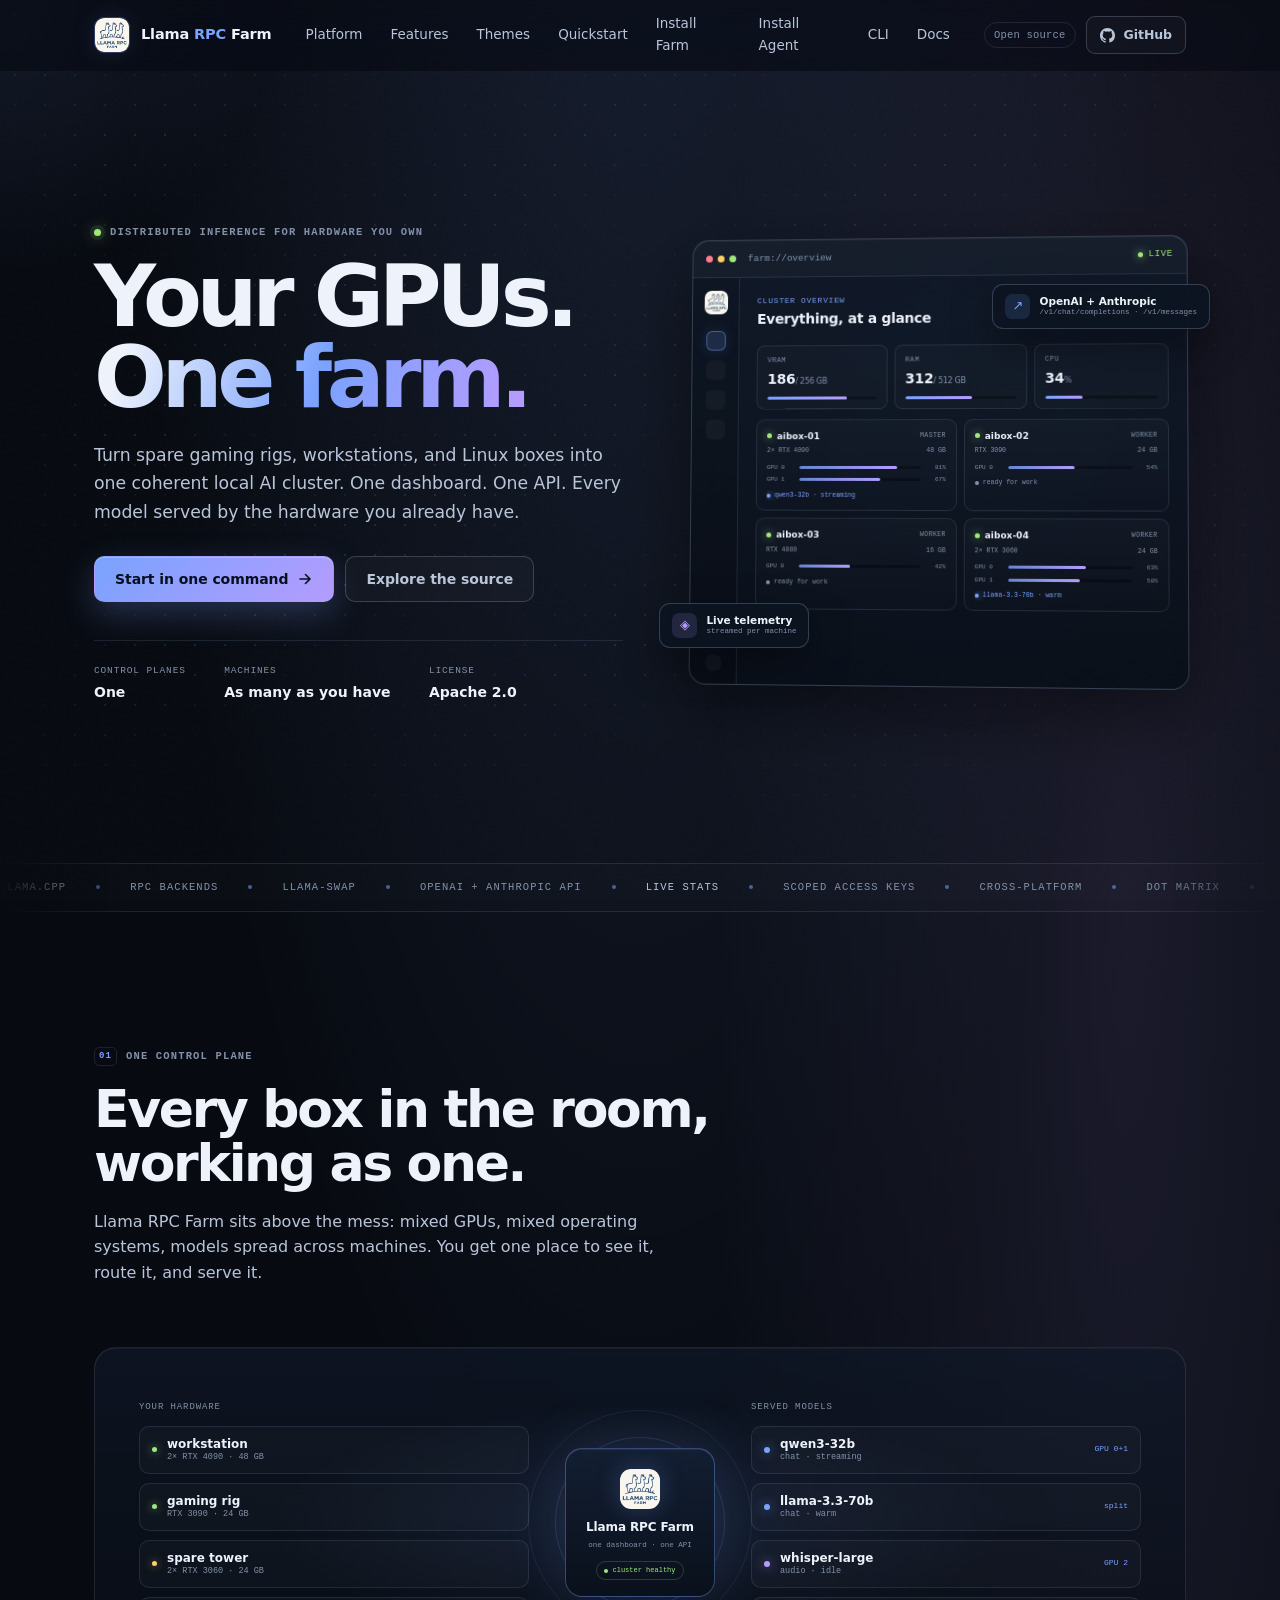
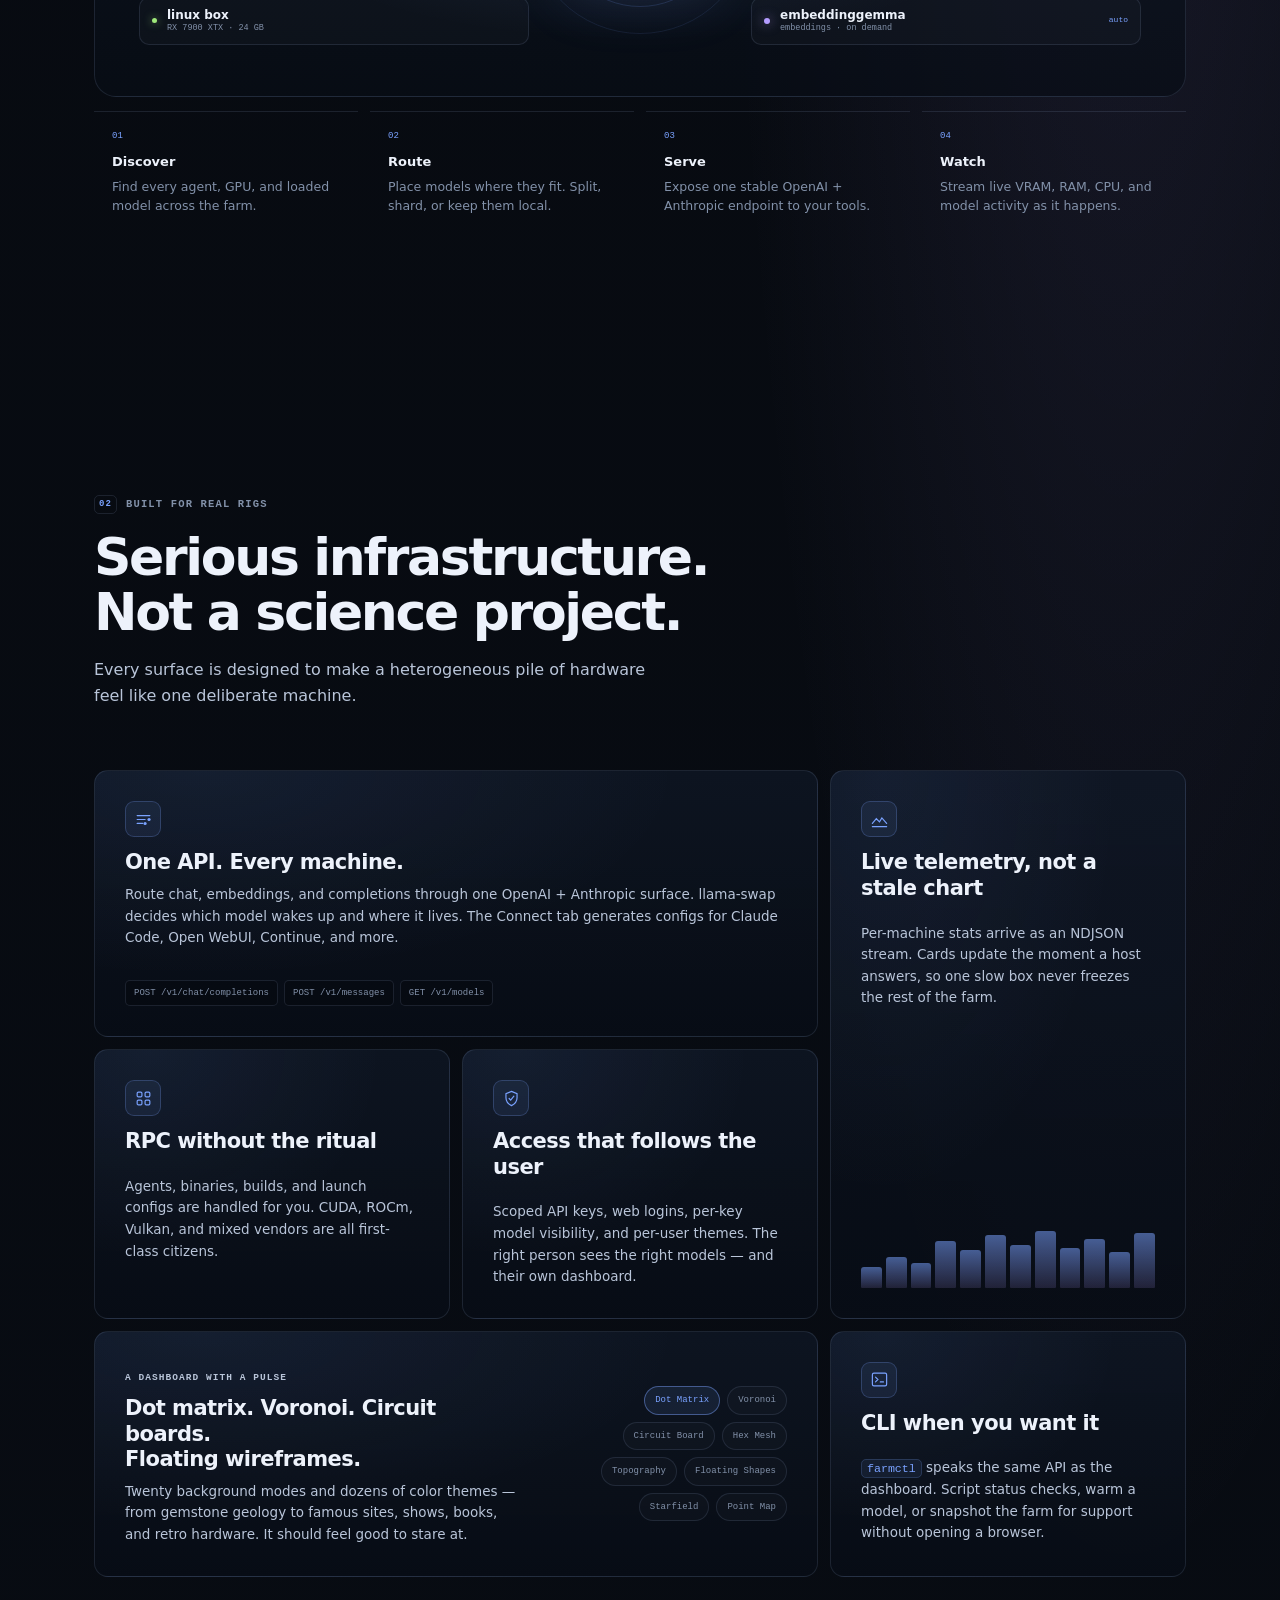
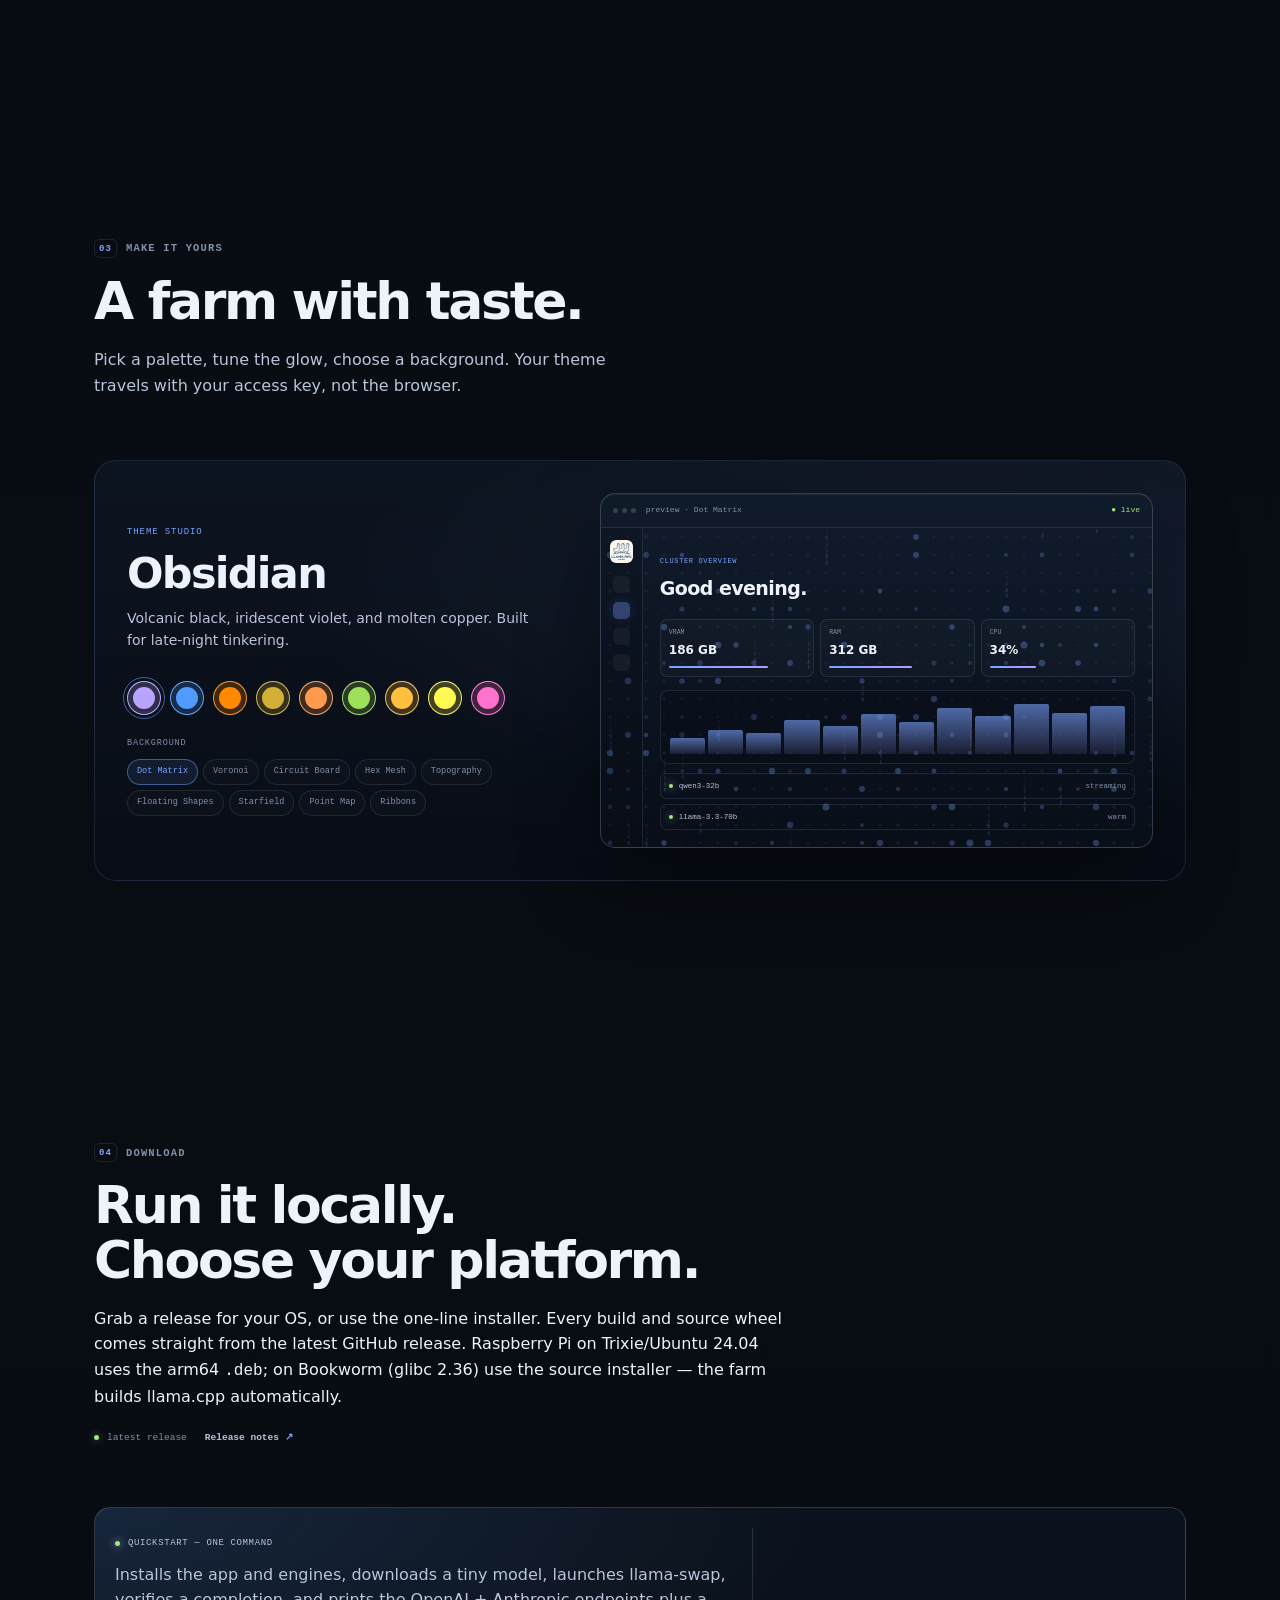
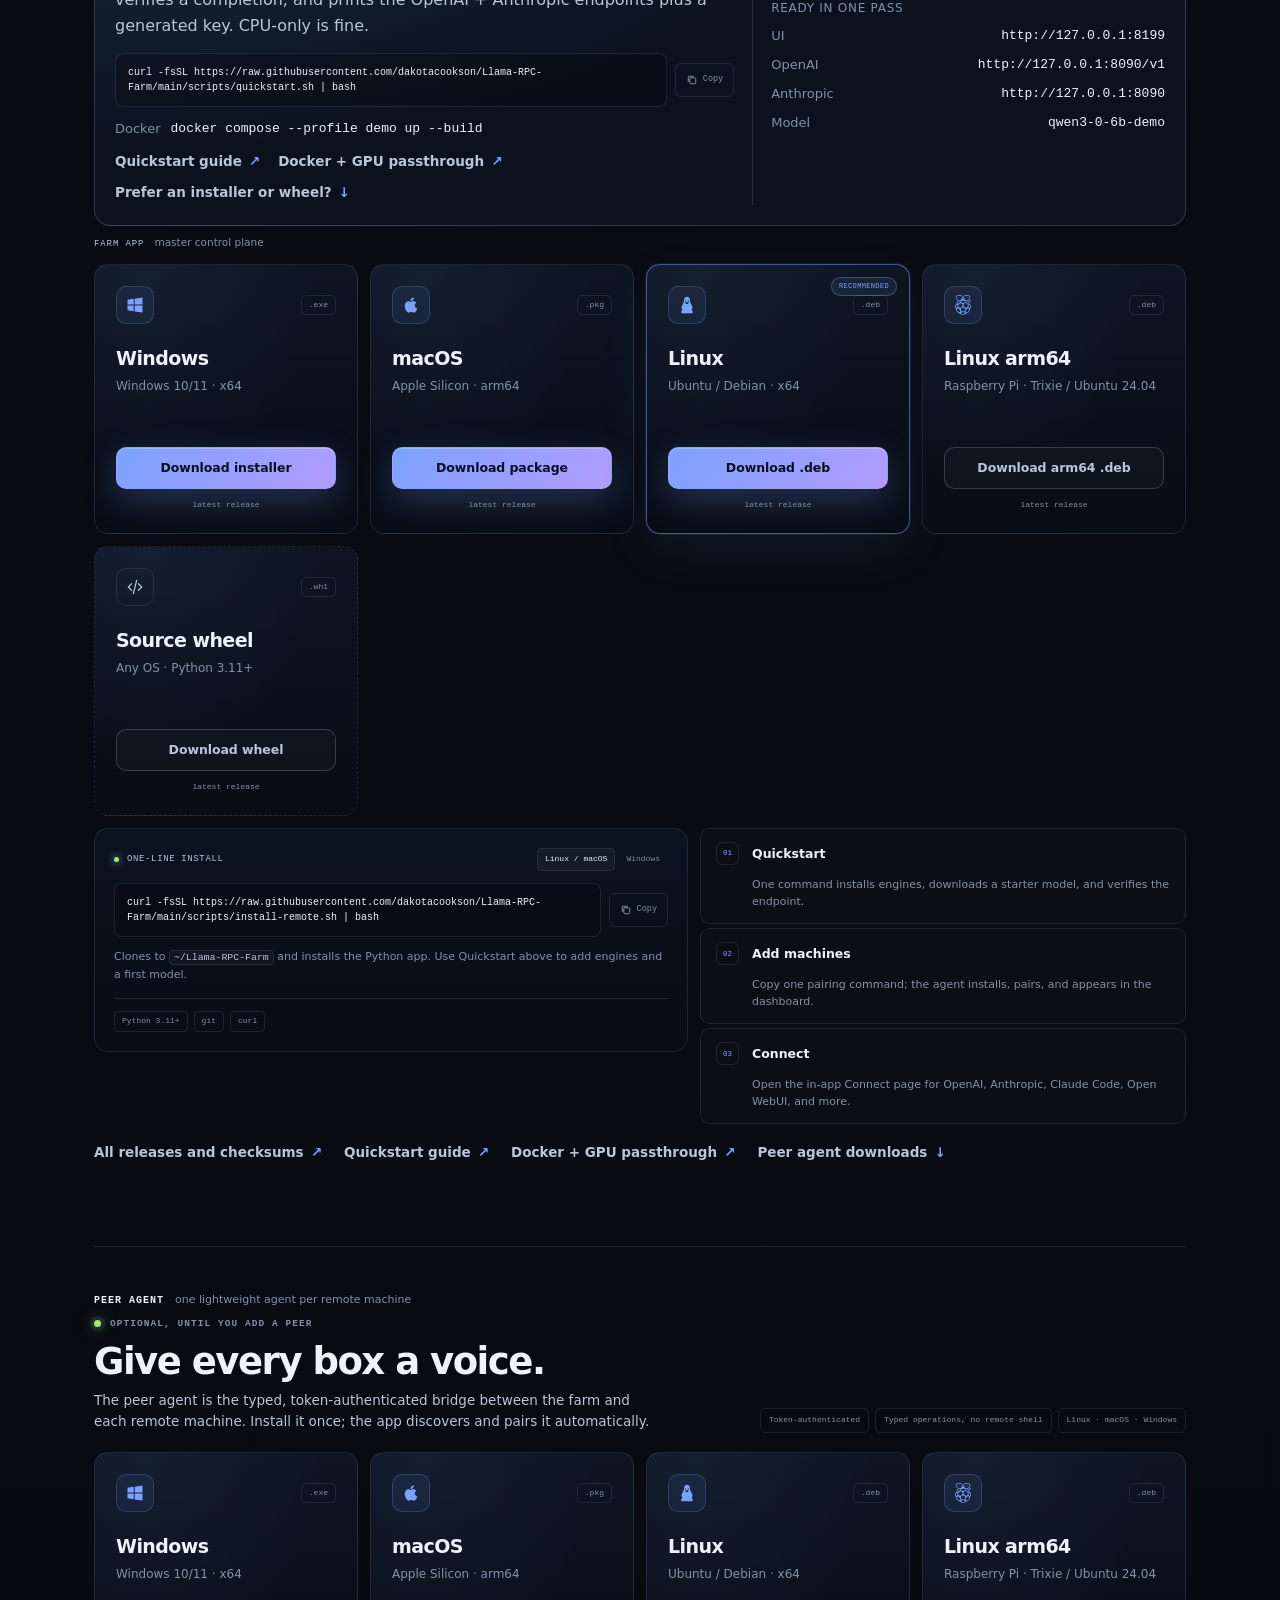
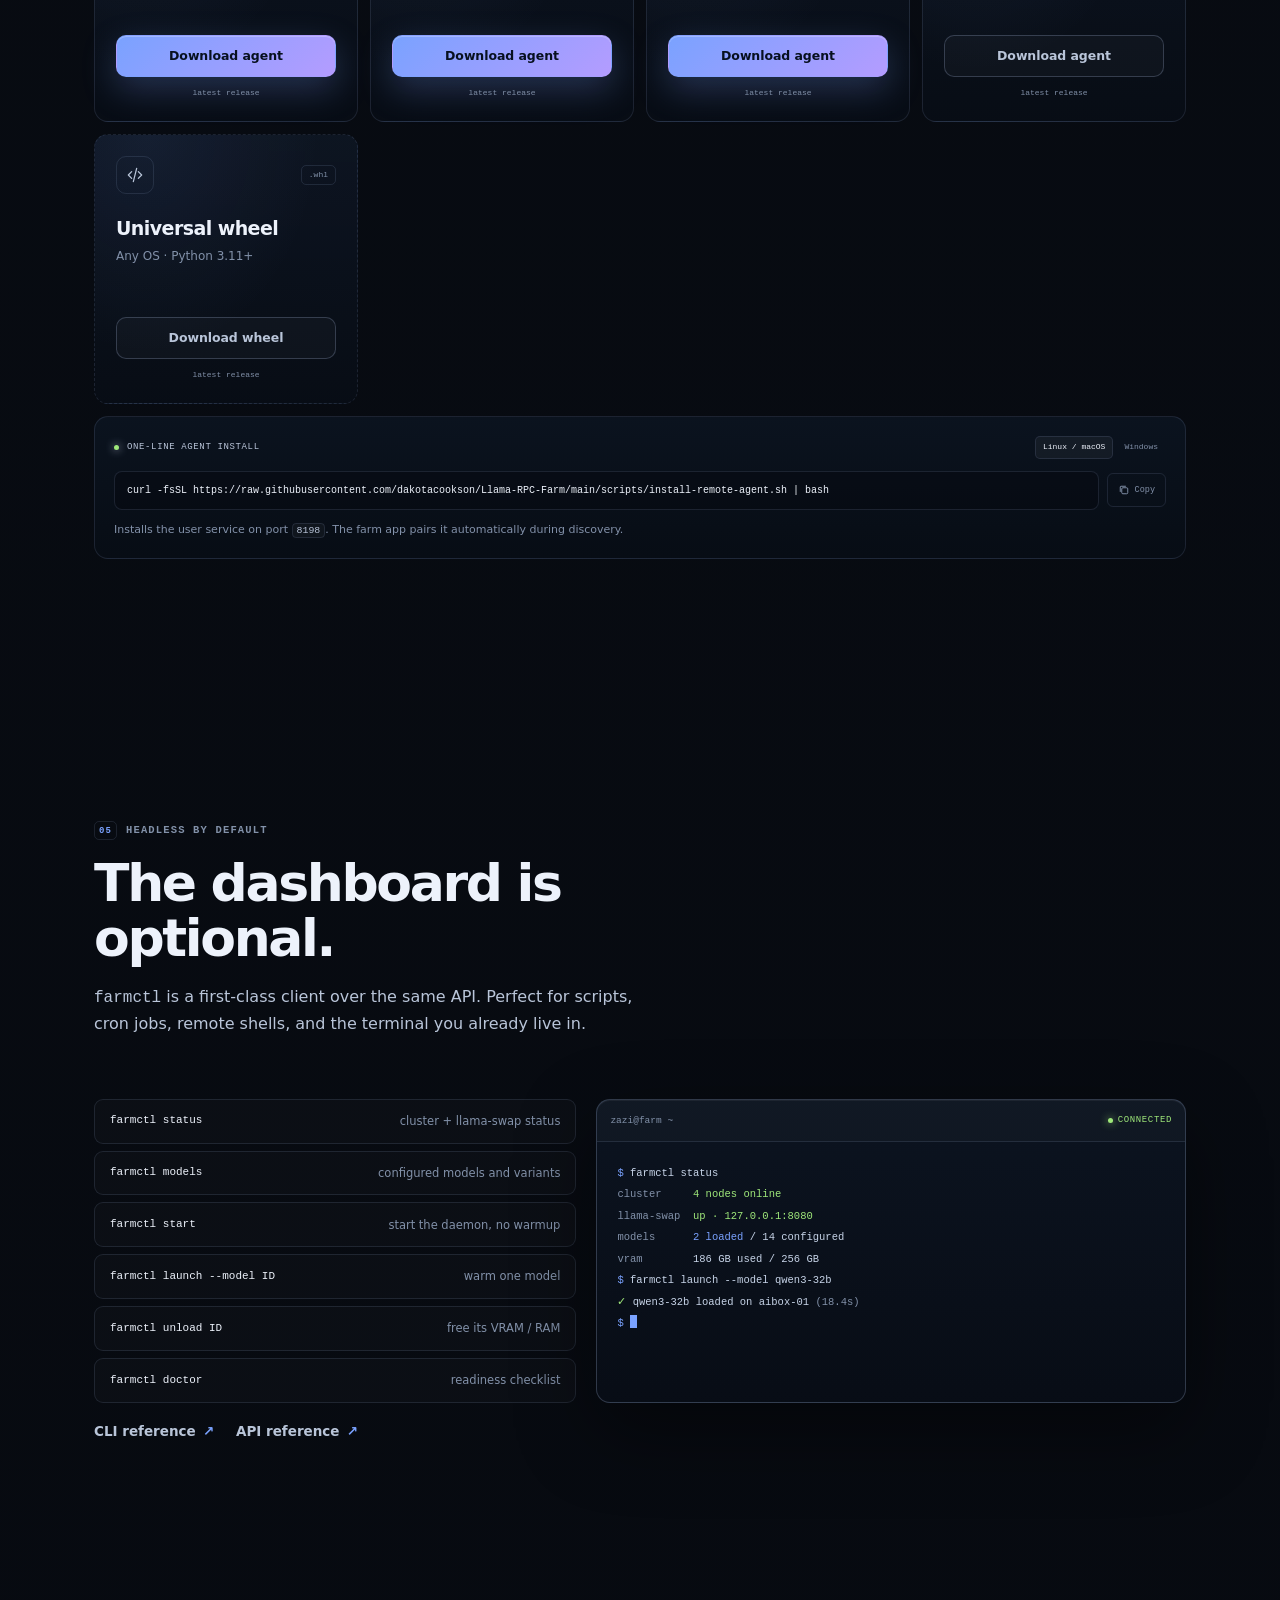
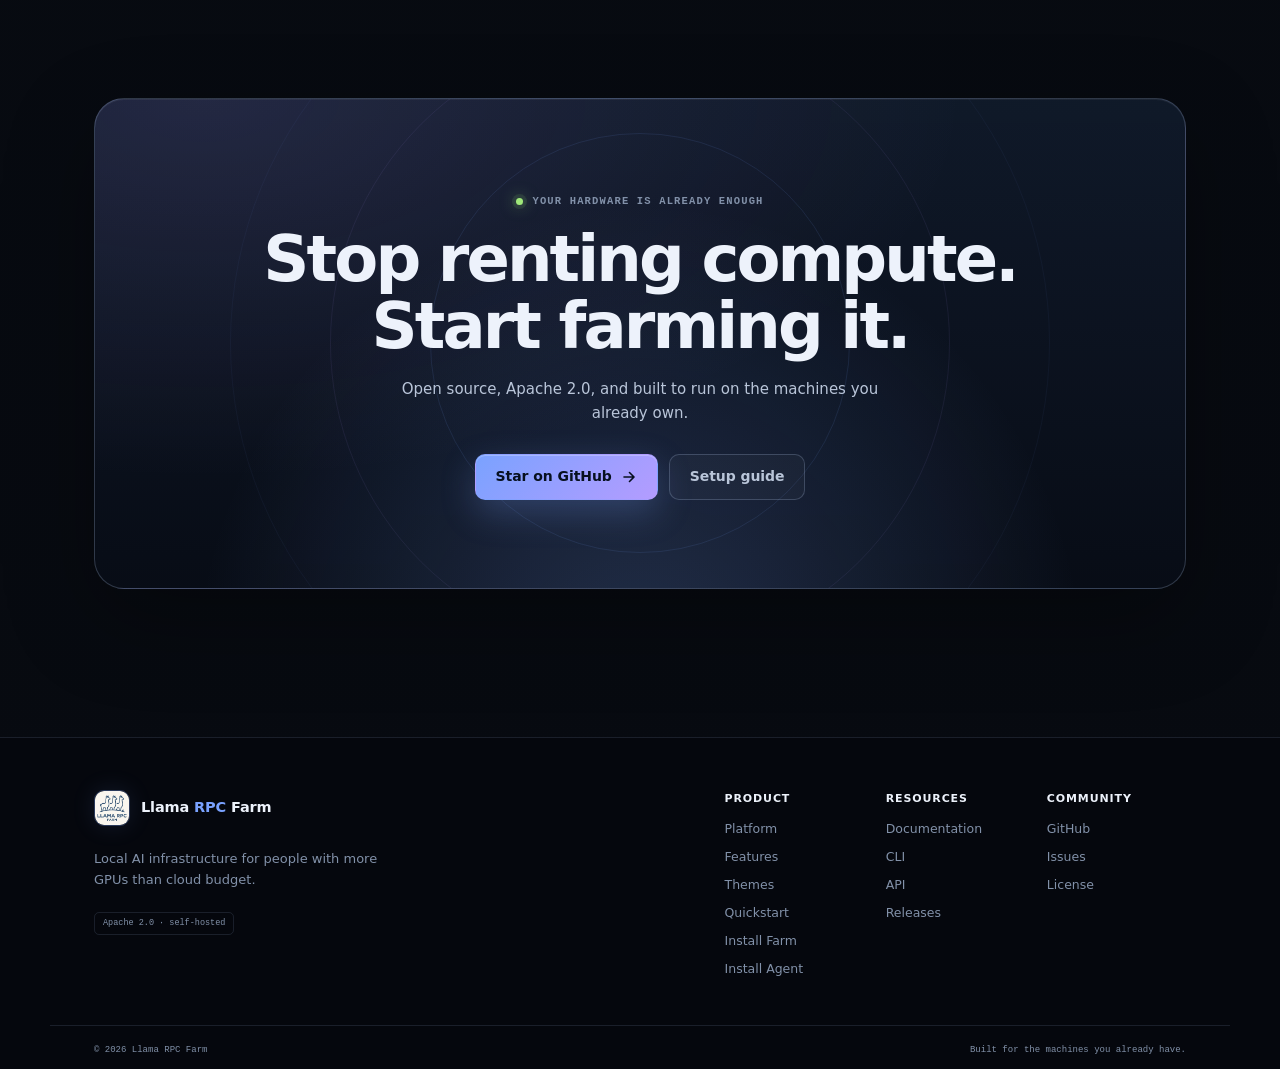
==== commit f3a13ba3: "feat(site): lead with quickstart, Docker, and OpenAI + Anthropic Add a one-command quickstart card w" ====
--- a/index.html
+++ b/index.html
@@ -4,7 +4,7 @@
   <meta charset="utf-8">
   <meta name="viewport" content="width=device-width, initial-scale=1">
   <title>Llama RPC Farm — Your GPUs. One farm.</title>
-  <meta name="description" content="Turn spare GPUs, workstations, and gaming rigs into one coherent local AI cluster. Open source, self-hosted, and built for llama.cpp.">
+  <meta name="description" content="Turn spare GPUs, workstations, and gaming rigs into one coherent local AI cluster. OpenAI + Anthropic compatible, open source, self-hosted, built for llama.cpp.">
   <meta name="theme-color" content="#070a10">
   <meta property="og:title" content="Llama RPC Farm — Your GPUs. One farm.">
   <meta property="og:description" content="A self-hosted control plane for distributed llama.cpp inference across every machine you own.">
@@ -37,6 +37,7 @@
         <a href="#platform">Platform</a>
         <a href="#features">Features</a>
         <a href="#themes">Themes</a>
+        <a href="#quickstart">Quickstart</a>
         <a href="#install">Install Farm</a>
         <a href="#agents">Install Agent</a>
         <a href="#cli">CLI</a>
@@ -63,7 +64,7 @@
         <h1 class="reveal">Your GPUs.<br><span class="gradient-text">One farm.</span></h1>
         <p class="lede reveal">Turn spare gaming rigs, workstations, and Linux boxes into one coherent local AI cluster. One dashboard. One API. Every model served by the hardware you already have.</p>
         <div class="hero-actions reveal">
-          <a class="btn btn-primary" href="#install">Get started
+          <a class="btn btn-primary" href="#quickstart">Start in one command
             <svg viewBox="0 0 16 16" aria-hidden="true"><path fill="none" stroke="currentColor" stroke-linecap="round" stroke-linejoin="round" stroke-width="1.6" d="M3 8h9M8.5 3.5 13 8l-4.5 4.5"/></svg>
           </a>
           <a class="btn btn-ghost" href="https://github.com/dakotacookson/Llama-RPC-Farm" target="_blank" rel="noreferrer">Explore the source</a>
@@ -159,16 +160,16 @@
             </div>
           </div>
         </div>
-        <div class="float-note note-one"><span class="float-icon">↗</span><span><strong>OpenAI-compatible</strong><small>/v1/chat/completions</small></span></div>
+        <div class="float-note note-one"><span class="float-icon">↗</span><span><strong>OpenAI + Anthropic</strong><small>/v1/chat/completions · /v1/messages</small></span></div>
         <div class="float-note note-two"><span class="float-icon">◈</span><span><strong>Live telemetry</strong><small>streamed per machine</small></span></div>
       </div>
     </section>
 
     <div class="marquee" aria-hidden="true">
       <div class="marquee-track">
-        <span>llama.cpp</span><i></i><span>RPC backends</span><i></i><span>llama-swap</span><i></i><span>OpenAI-compatible API</span><i></i>
+        <span>llama.cpp</span><i></i><span>RPC backends</span><i></i><span>llama-swap</span><i></i><span>OpenAI + Anthropic API</span><i></i>
         <span>Live stats</span><i></i><span>Scoped access keys</span><i></i><span>Cross-platform</span><i></i><span>Dot matrix</span><i></i>
-        <span>llama.cpp</span><i></i><span>RPC backends</span><i></i><span>llama-swap</span><i></i><span>OpenAI-compatible API</span><i></i>
+        <span>llama.cpp</span><i></i><span>RPC backends</span><i></i><span>llama-swap</span><i></i><span>OpenAI + Anthropic API</span><i></i>
         <span>Live stats</span><i></i><span>Scoped access keys</span><i></i><span>Cross-platform</span><i></i><span>Dot matrix</span><i></i>
       </div>
     </div>
@@ -215,7 +216,7 @@
       <div class="platform-points reveal">
         <div><span>01</span><strong>Discover</strong><p>Find every agent, GPU, and loaded model across the farm.</p></div>
         <div><span>02</span><strong>Route</strong><p>Place models where they fit. Split, shard, or keep them local.</p></div>
-        <div><span>03</span><strong>Serve</strong><p>Expose one stable, OpenAI-compatible endpoint to your tools.</p></div>
+        <div><span>03</span><strong>Serve</strong><p>Expose one stable OpenAI + Anthropic endpoint to your tools.</p></div>
         <div><span>04</span><strong>Watch</strong><p>Stream live VRAM, RAM, CPU, and model activity as it happens.</p></div>
       </div>
     </section>
@@ -234,10 +235,10 @@
           </div>
           <div>
             <h3>One API. Every machine.</h3>
-            <p>Route chat, embeddings, and completions through one OpenAI-compatible surface. llama-swap decides which model wakes up and where it lives.</p>
+            <p>Route chat, embeddings, and completions through one OpenAI + Anthropic surface. llama-swap decides which model wakes up and where it lives. The Connect tab generates configs for Claude Code, Open WebUI, Continue, and more.</p>
           </div>
           <div class="api-lines" aria-hidden="true">
-            <span>POST /v1/chat/completions</span><span>POST /v1/embeddings</span><span>GET /v1/models</span>
+            <span>POST /v1/chat/completions</span><span>POST /v1/messages</span><span>GET /v1/models</span>
           </div>
         </article>
 
@@ -380,6 +381,36 @@
         </div>
       </div>
 
+      <div class="quickstart-card reveal" id="quickstart">
+        <div class="quickstart-copy">
+          <span class="oneline-title"><i></i> Quickstart — one command</span>
+          <p>Installs the app and engines, downloads a tiny model, launches llama-swap, verifies a completion, and prints the OpenAI + Anthropic endpoints plus a generated key. CPU-only is fine.</p>
+          <div class="oneline-row">
+            <code id="quickstart-code">curl -fsSL https://raw.githubusercontent.com/dakotacookson/Llama-RPC-Farm/main/scripts/quickstart.sh | bash</code>
+            <button type="button" class="copy-btn" data-copy-target="quickstart-code">
+              <svg viewBox="0 0 16 16" aria-hidden="true"><rect x="5" y="5" width="8" height="8" rx="1.5" fill="none" stroke="currentColor" stroke-width="1.3"/><path fill="none" stroke="currentColor" stroke-width="1.3" d="M3 10.5V4a1 1 0 0 1 1-1h6.5"/></svg>
+              <span>Copy</span>
+            </button>
+          </div>
+          <div class="quickstart-docker">
+            <span>Docker</span>
+            <code>docker compose --profile demo up --build</code>
+          </div>
+          <div class="quickstart-links">
+            <a class="text-link" href="docs.html#quickstart">Quickstart guide <span>↗</span></a>
+            <a class="text-link" href="docs.html#distribution">Docker + GPU passthrough <span>↗</span></a>
+          </div>
+          <a class="text-link" href="#install">Prefer an installer or wheel? <span>↓</span></a>
+        </div>
+        <div class="quickstart-result">
+          <span class="quickstart-result-title">Ready in one pass</span>
+          <div><span>UI</span><code>http://127.0.0.1:8199</code></div>
+          <div><span>OpenAI</span><code>http://127.0.0.1:8090/v1</code></div>
+          <div><span>Anthropic</span><code>http://127.0.0.1:8090</code></div>
+          <div><span>Model</span><code>qwen3-0-6b-demo</code></div>
+        </div>
+      </div>
+
       <div class="track-label reveal"><span>Farm app</span><small>master control plane</small></div>
 
       <div class="download-grid reveal">
@@ -468,20 +499,21 @@
               <span>Copy</span>
             </button>
           </div>
-          <p class="oneline-note" id="oneline-note">Clones to <code>~/Llama-RPC-Farm</code>, installs everything, and puts <code>farmctl</code> on your PATH.</p>
+          <p class="oneline-note" id="oneline-note">Clones to <code>~/Llama-RPC-Farm</code> and installs the Python app. Use <a href="#quickstart">Quickstart</a> above to add engines and a first model.</p>
           <div class="oneline-foot"><span>Python 3.11+</span><span>git</span><span>curl</span></div>
         </div>
 
         <div class="install-after">
-          <div><span>01</span><strong>Install</strong><p>Use an installer or the source wheel. No admin account required for a local source install.</p></div>
-          <div><span>02</span><strong>Add machines</strong><p>Discover peers and let the app provision the lightweight agent.</p></div>
-          <div><span>03</span><strong>Open the farm</strong><p>Visit <code>http://127.0.0.1:8199</code> and load your first model.</p></div>
+          <div><span>01</span><strong>Quickstart</strong><p>One command installs engines, downloads a starter model, and verifies the endpoint.</p></div>
+          <div><span>02</span><strong>Add machines</strong><p>Copy one pairing command; the agent installs, pairs, and appears in the dashboard.</p></div>
+          <div><span>03</span><strong>Connect</strong><p>Open the in-app Connect page for OpenAI, Anthropic, Claude Code, Open WebUI, and more.</p></div>
         </div>
       </div>
 
       <div class="install-foot reveal">
         <a class="text-link" href="https://github.com/dakotacookson/Llama-RPC-Farm/releases" target="_blank" rel="noreferrer">All releases and checksums <span>↗</span></a>
-        <a class="text-link" href="docs.html#setup">Setup guide <span>↗</span></a>
+        <a class="text-link" href="docs.html#quickstart">Quickstart guide <span>↗</span></a>
+        <a class="text-link" href="docs.html#distribution">Docker + GPU passthrough <span>↗</span></a>
         <a class="text-link" href="#agents">Peer agent downloads <span>↓</span></a>
       </div>
 
@@ -658,7 +690,8 @@
           <a href="#platform">Platform</a>
           <a href="#features">Features</a>
           <a href="#themes">Themes</a>
-          <a href="#install">Install Farm</a>
+          <a href="#quickstart">Quickstart</a>
+        <a href="#install">Install Farm</a>
           <a href="#agents">Install Agent</a>
         </div>
         <div>
--- a/styles.css
+++ b/styles.css
@@ -1358,3 +1358,46 @@
 }
 .preview-side, .preview-main { position: relative; z-index: 1; }
 .preview-main > strong, .preview-kicker, .preview-metrics, .preview-chart, .preview-models { position: relative; z-index: 1; }
+
+/* Quickstart: the five-minute path */
+.quickstart-card {
+  display: grid;
+  grid-template-columns: minmax(0, 1.5fr) minmax(260px, 1fr);
+  gap: 18px;
+  margin: 22px 0 8px;
+  padding: 20px;
+  border: 1px solid var(--border-strong, rgba(255,255,255,.16));
+  border-radius: 16px;
+  background:
+    radial-gradient(120% 140% at 0% 0%, rgba(96, 165, 250, .14), transparent 55%),
+    var(--surface, rgba(255,255,255,.03));
+}
+.quickstart-copy p { margin: 8px 0 14px; color: var(--text-2, #a7b0be); }
+.quickstart-docker {
+  display: flex; gap: 10px; align-items: center; flex-wrap: wrap;
+  margin: 12px 0;
+  font-size: 13px; color: var(--muted, #7b87a3);
+}
+.quickstart-docker code { color: var(--text, #eef2f8); }
+.quickstart-result {
+  border-left: 1px solid var(--border-soft, rgba(255,255,255,.12));
+  padding-left: 18px;
+  display: flex; flex-direction: column; gap: 8px;
+  justify-content: center;
+}
+.quickstart-result-title {
+  font-size: 12px; letter-spacing: .06em; text-transform: uppercase;
+  color: var(--muted, #7b87a3);
+}
+.quickstart-result div { display: flex; gap: 10px; justify-content: space-between; font-size: 13px; }
+.quickstart-result div span { color: var(--muted, #7b87a3); }
+.quickstart-result div code { color: var(--text, #eef2f8); }
+@media (max-width: 760px) {
+  .quickstart-card { grid-template-columns: 1fr; }
+  .quickstart-result { border-left: 0; padding-left: 0; border-top: 1px solid var(--border-soft, rgba(255,255,255,.12)); padding-top: 14px; }
+}
+
+.quickstart-links {
+  display: flex; flex-wrap: wrap; gap: 12px 18px;
+  margin: 10px 0 6px;
+}
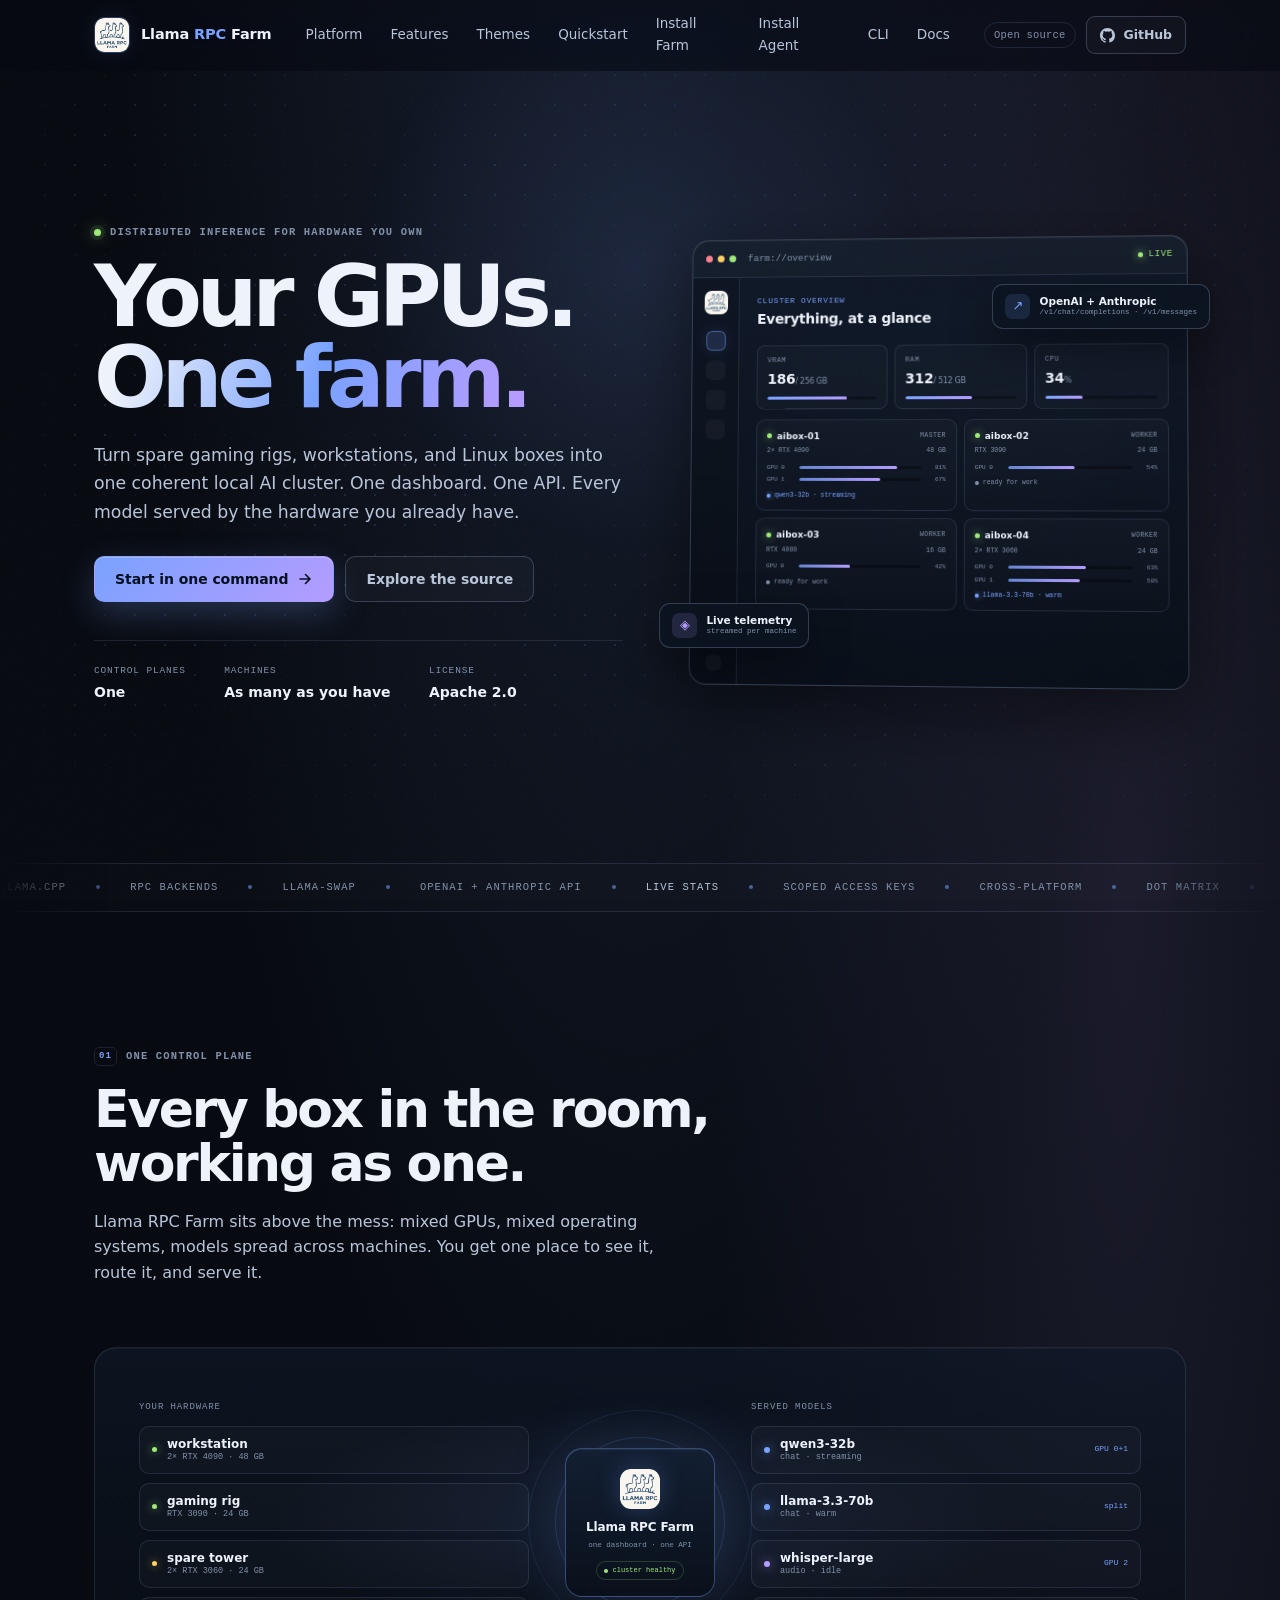
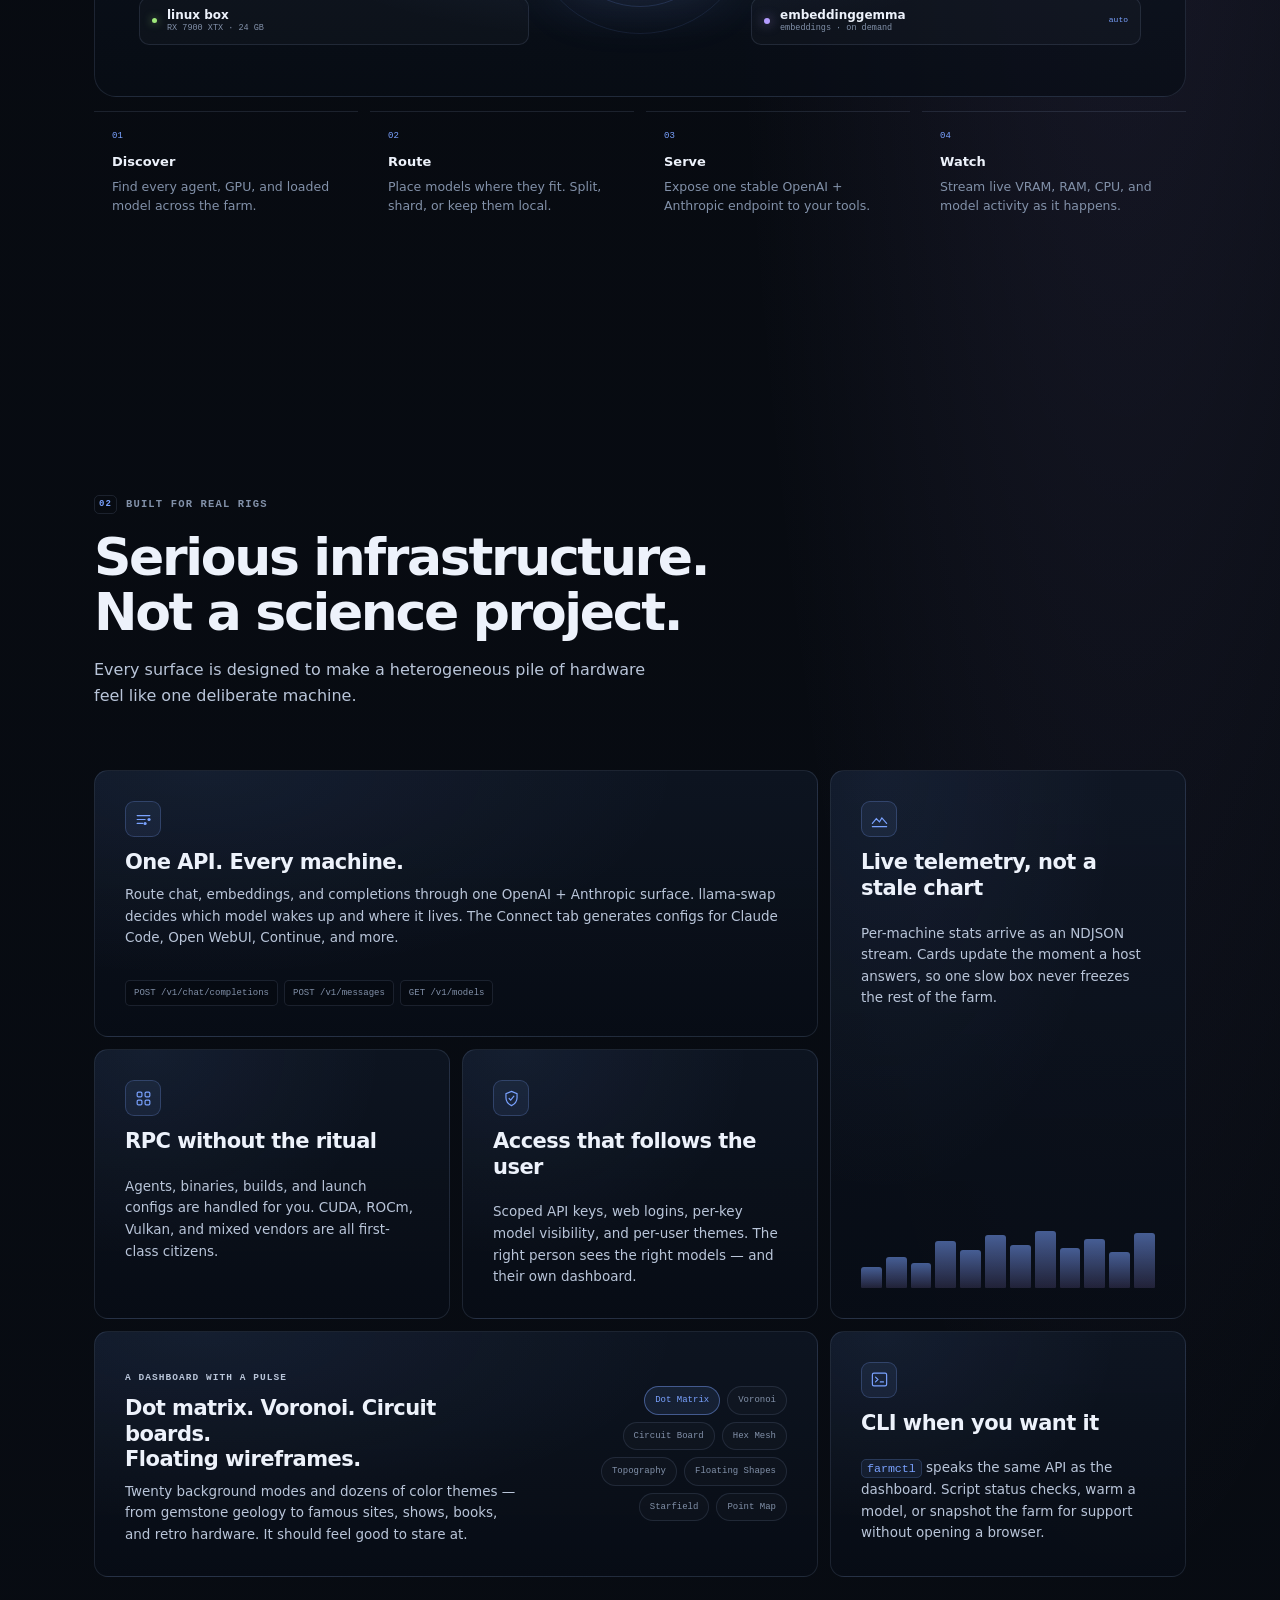
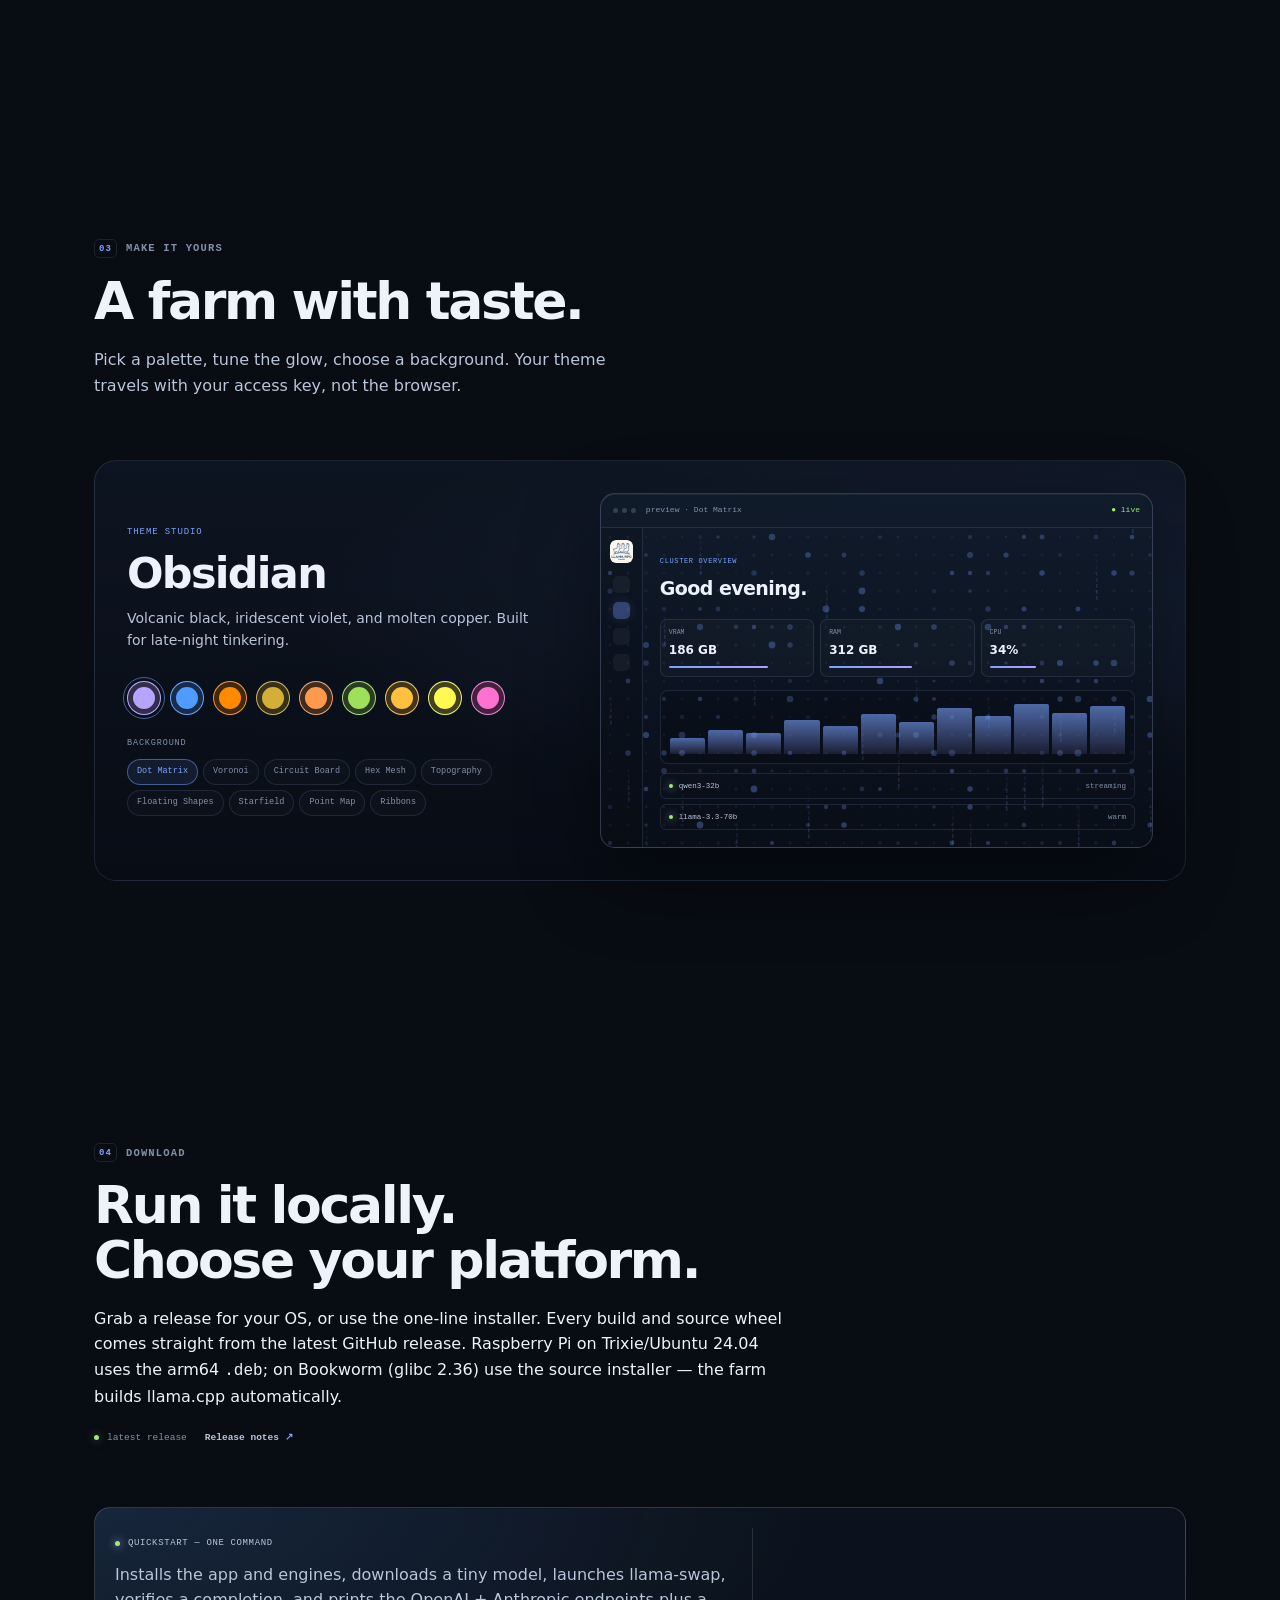
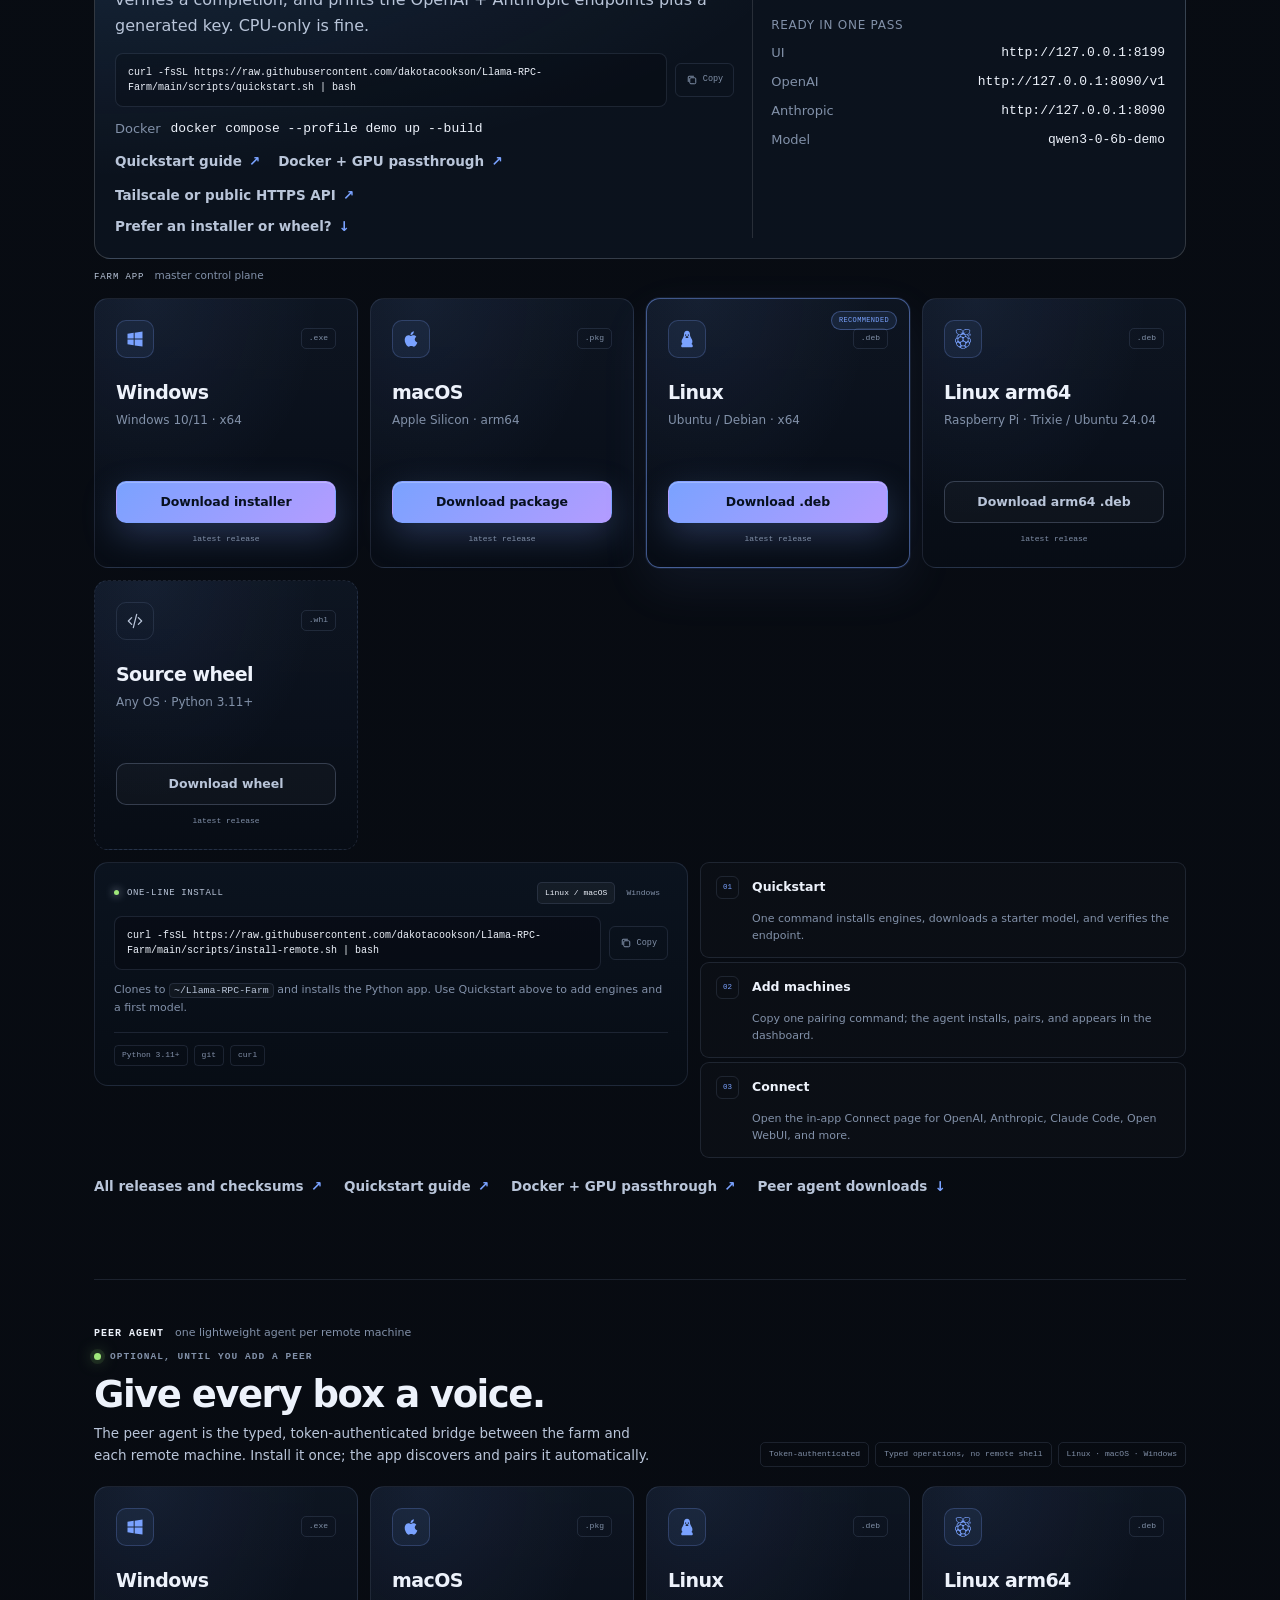
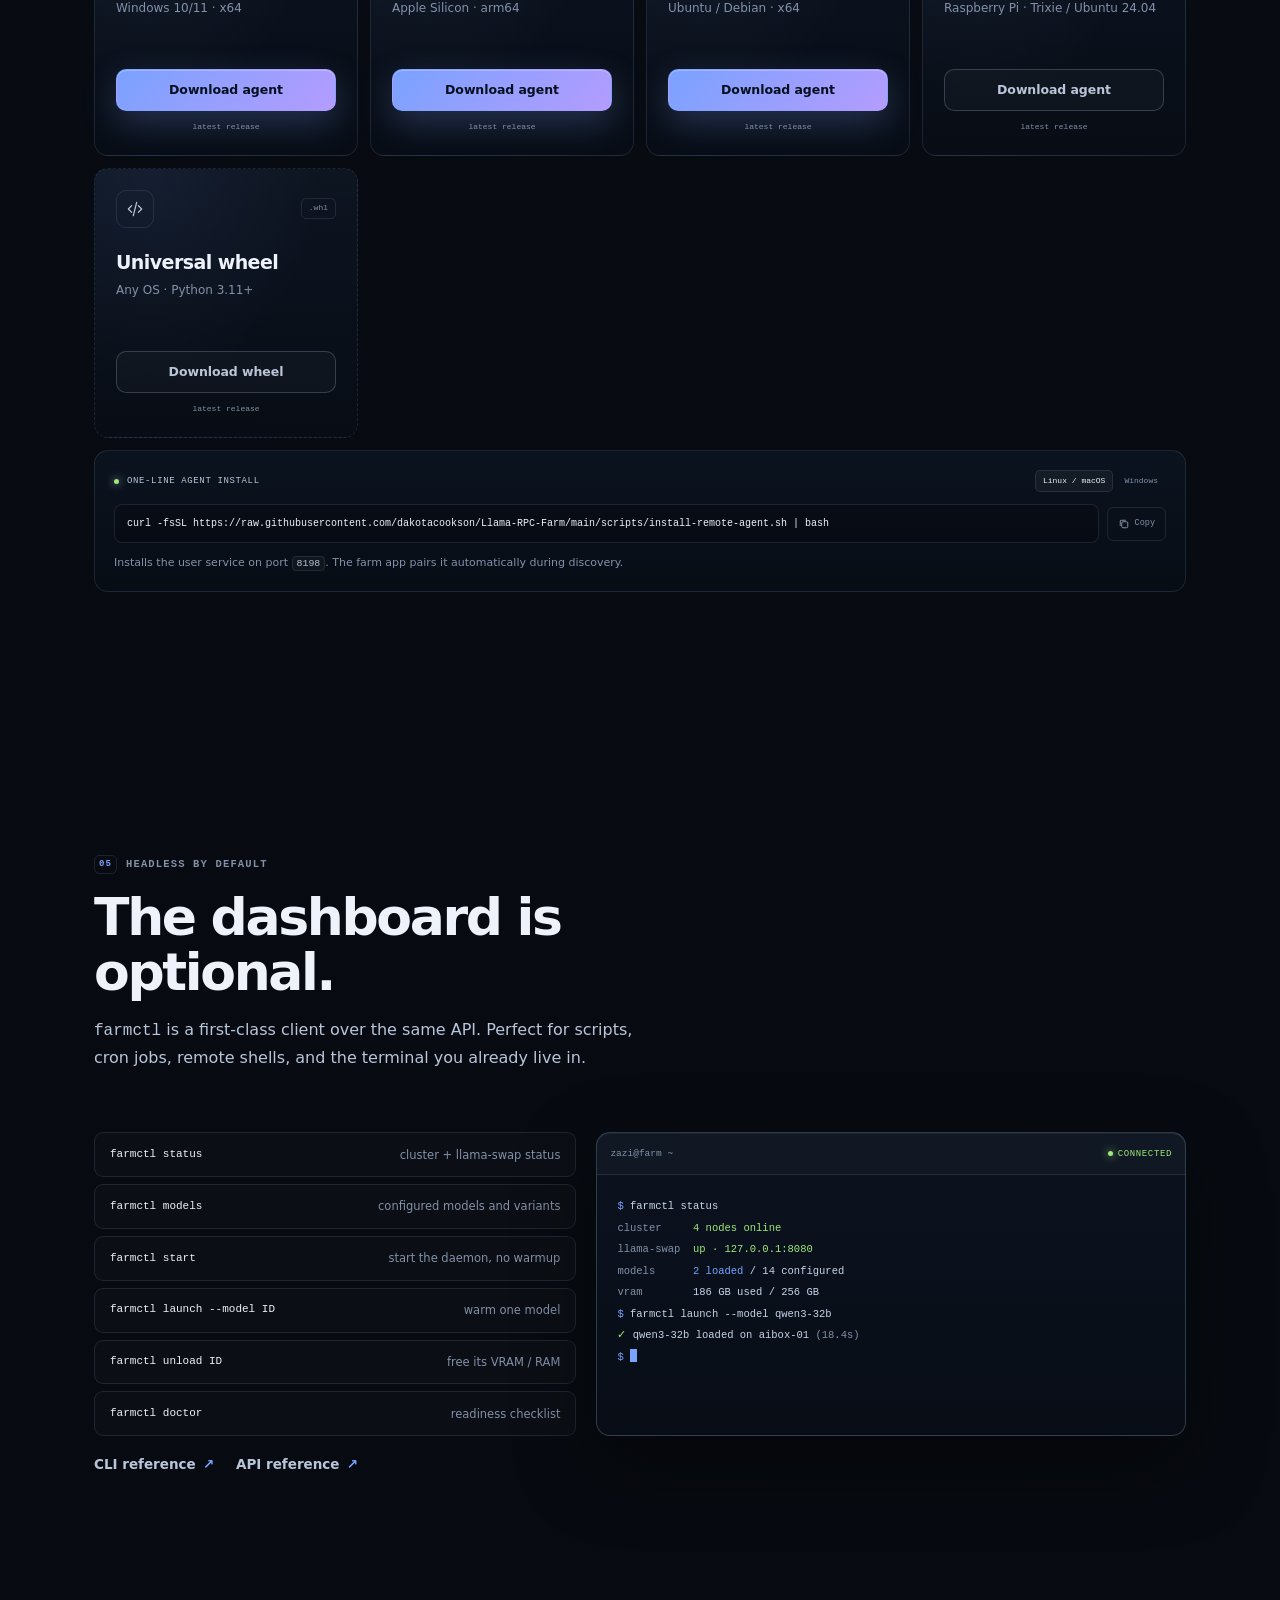
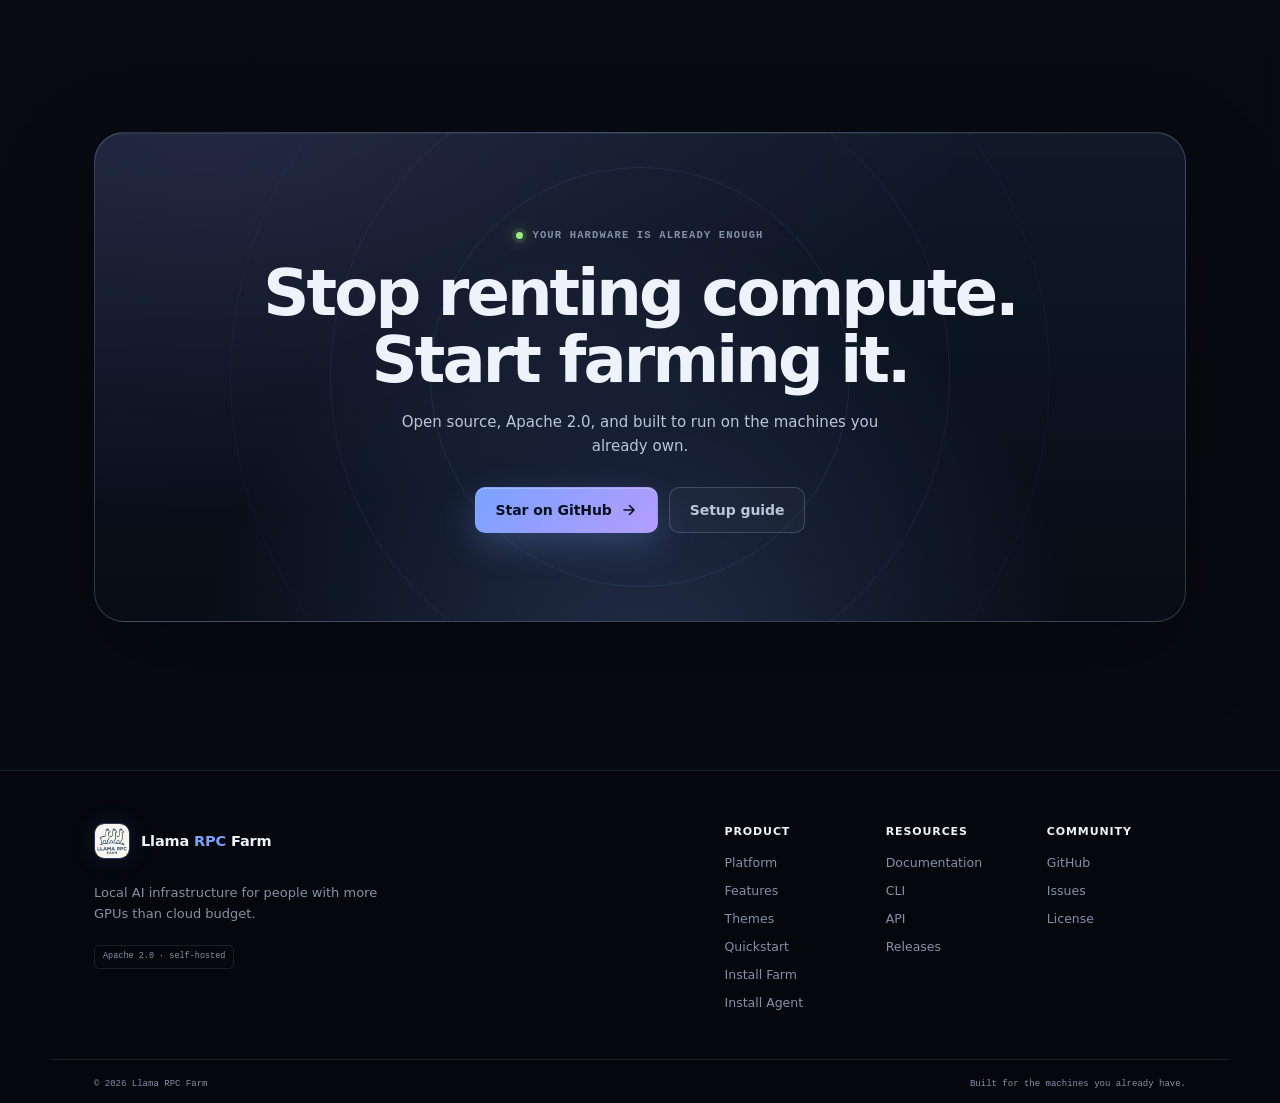
==== commit 655e2c76: "docs(site): surface public API and secure RPC guides Add the new reverse-proxy, public-443 API, and " ====
--- a/index.html
+++ b/index.html
@@ -399,6 +399,7 @@
           <div class="quickstart-links">
             <a class="text-link" href="docs.html#quickstart">Quickstart guide <span>↗</span></a>
             <a class="text-link" href="docs.html#distribution">Docker + GPU passthrough <span>↗</span></a>
+            <a class="text-link" href="docs.html#public-api">Tailscale or public HTTPS API <span>↗</span></a>
           </div>
           <a class="text-link" href="#install">Prefer an installer or wheel? <span>↓</span></a>
         </div>
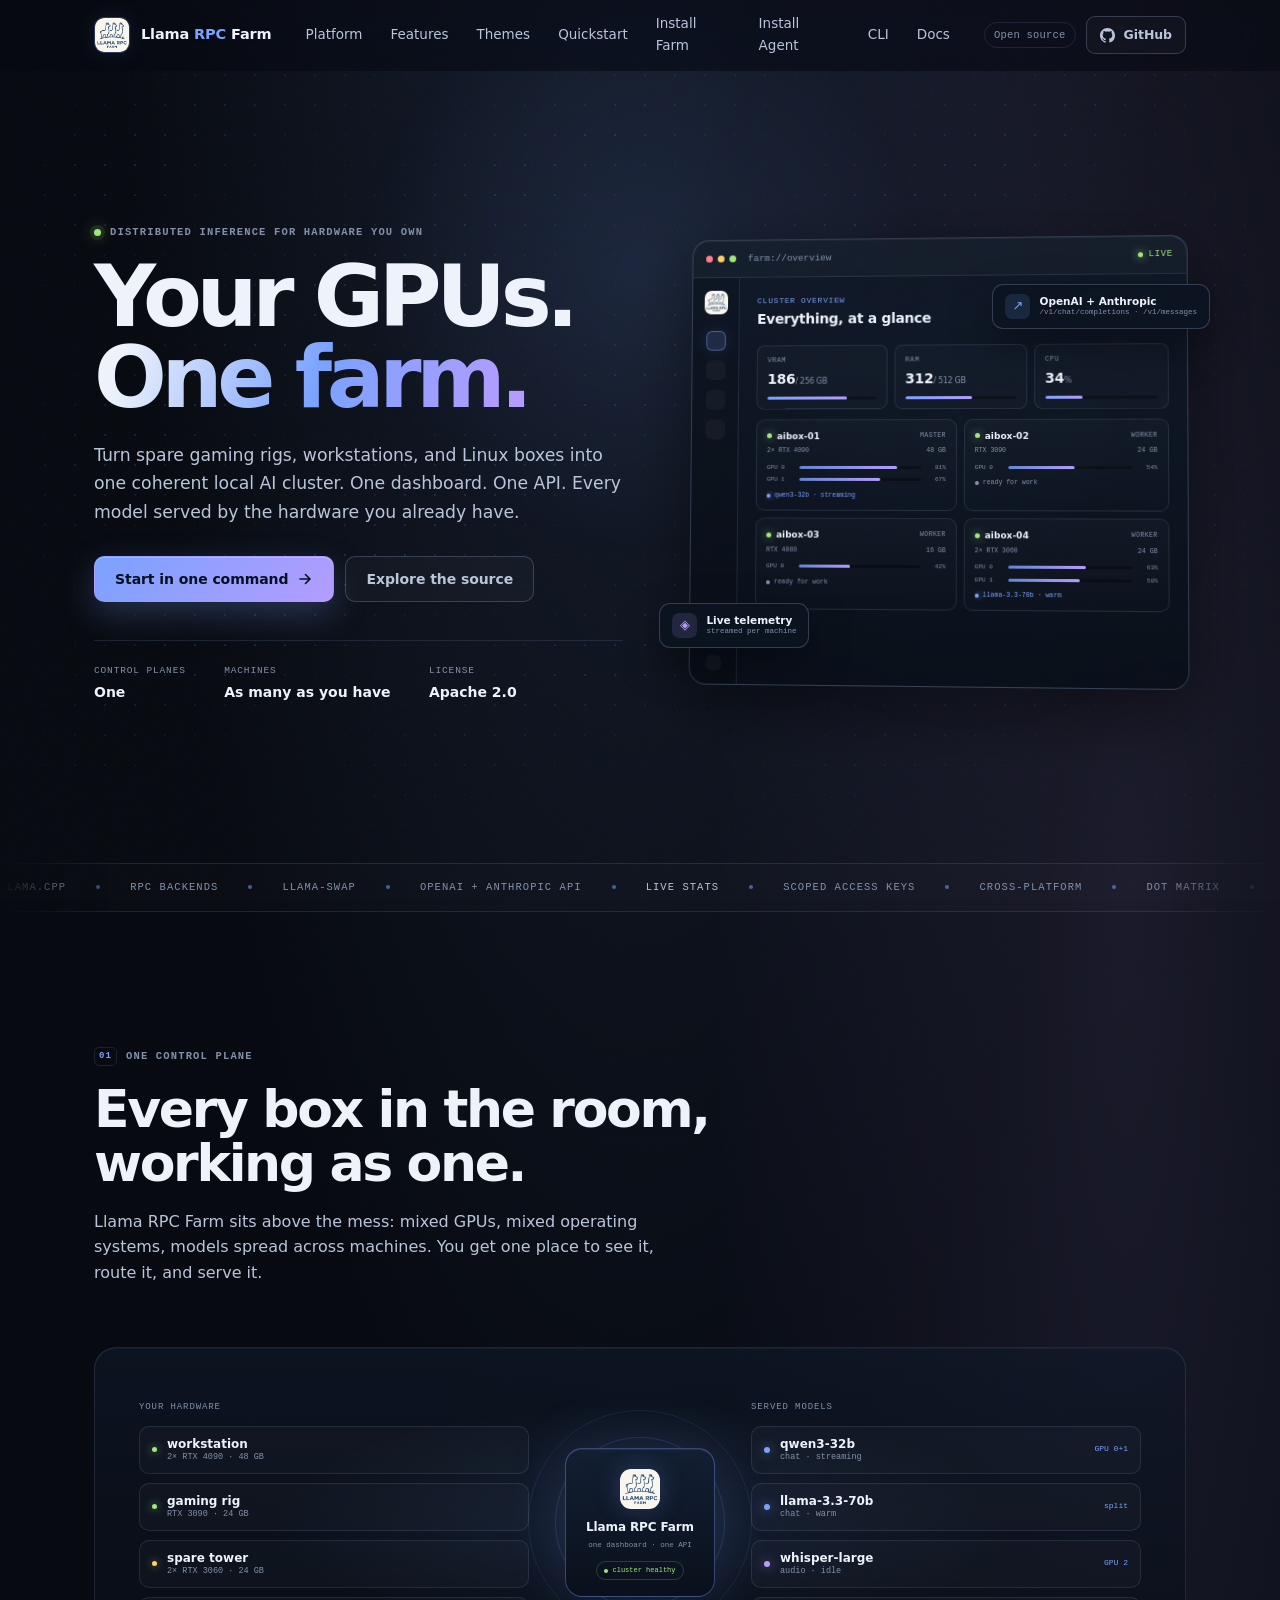
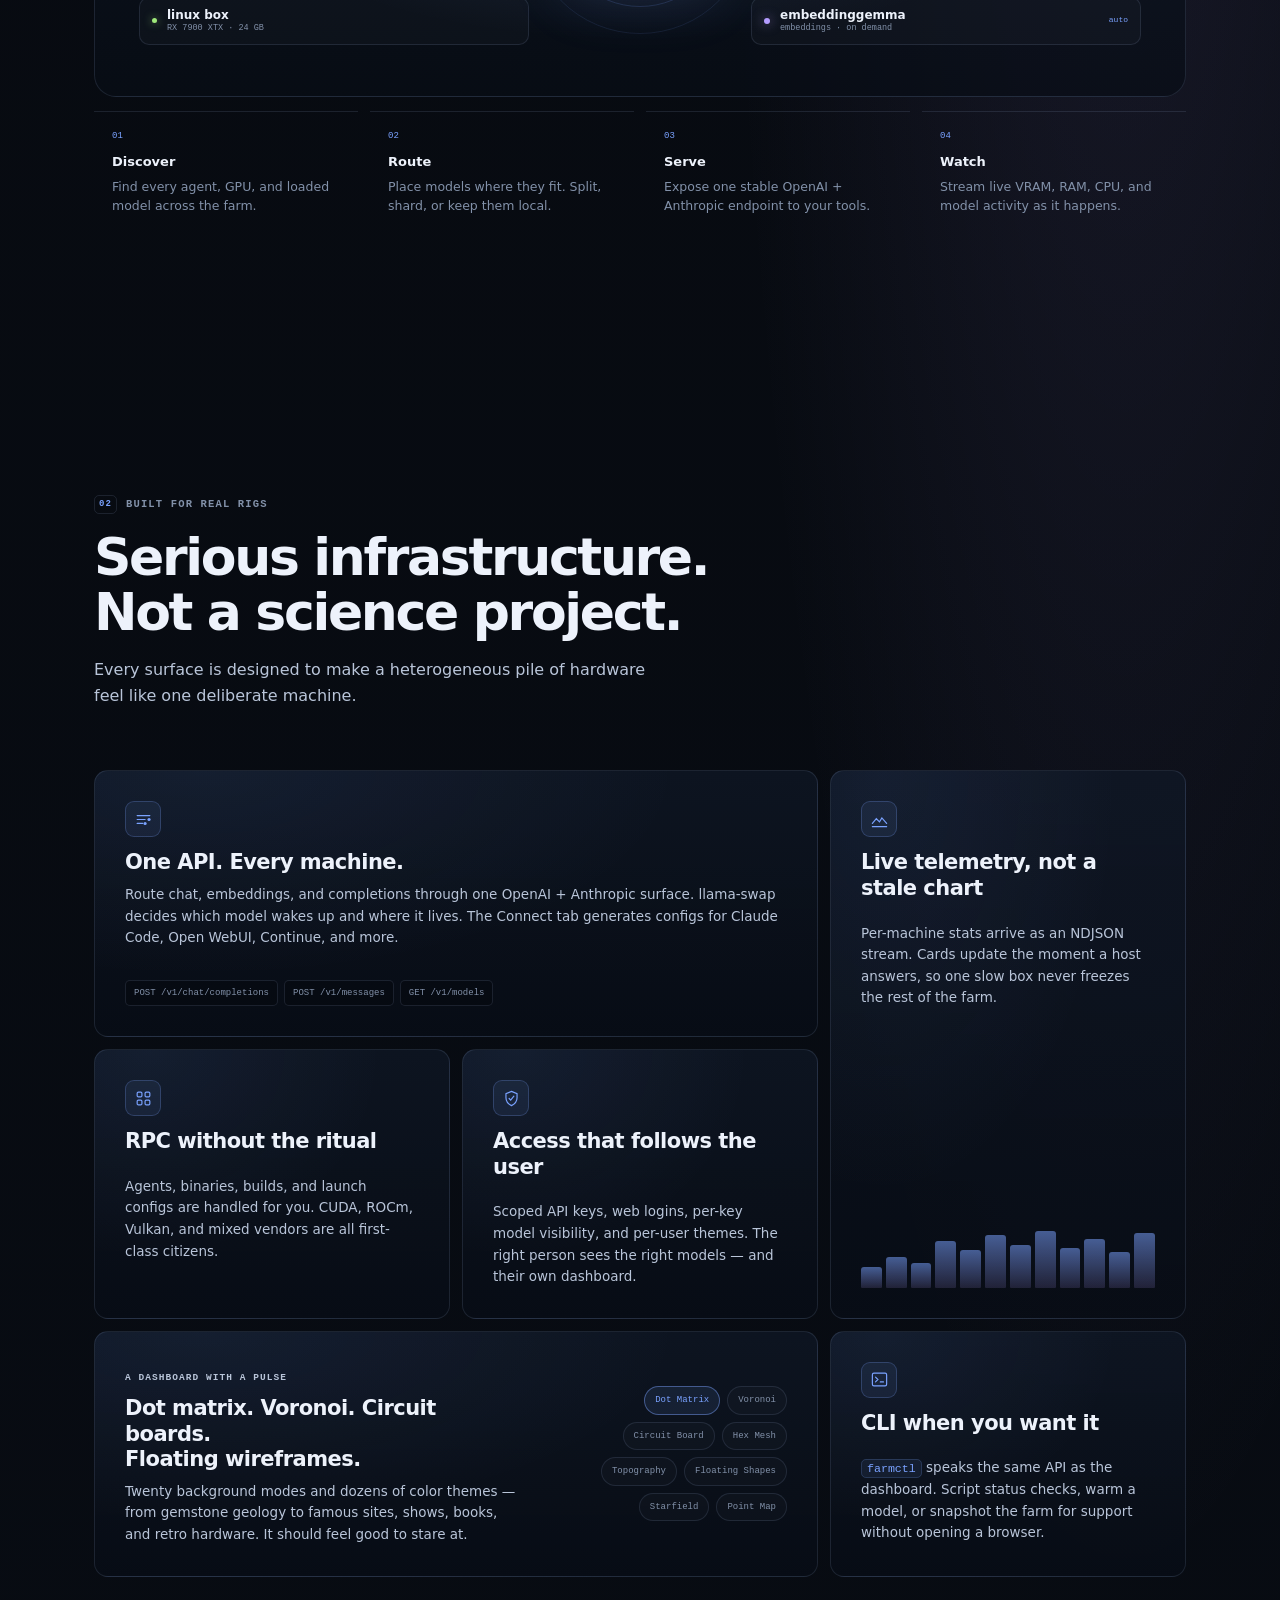
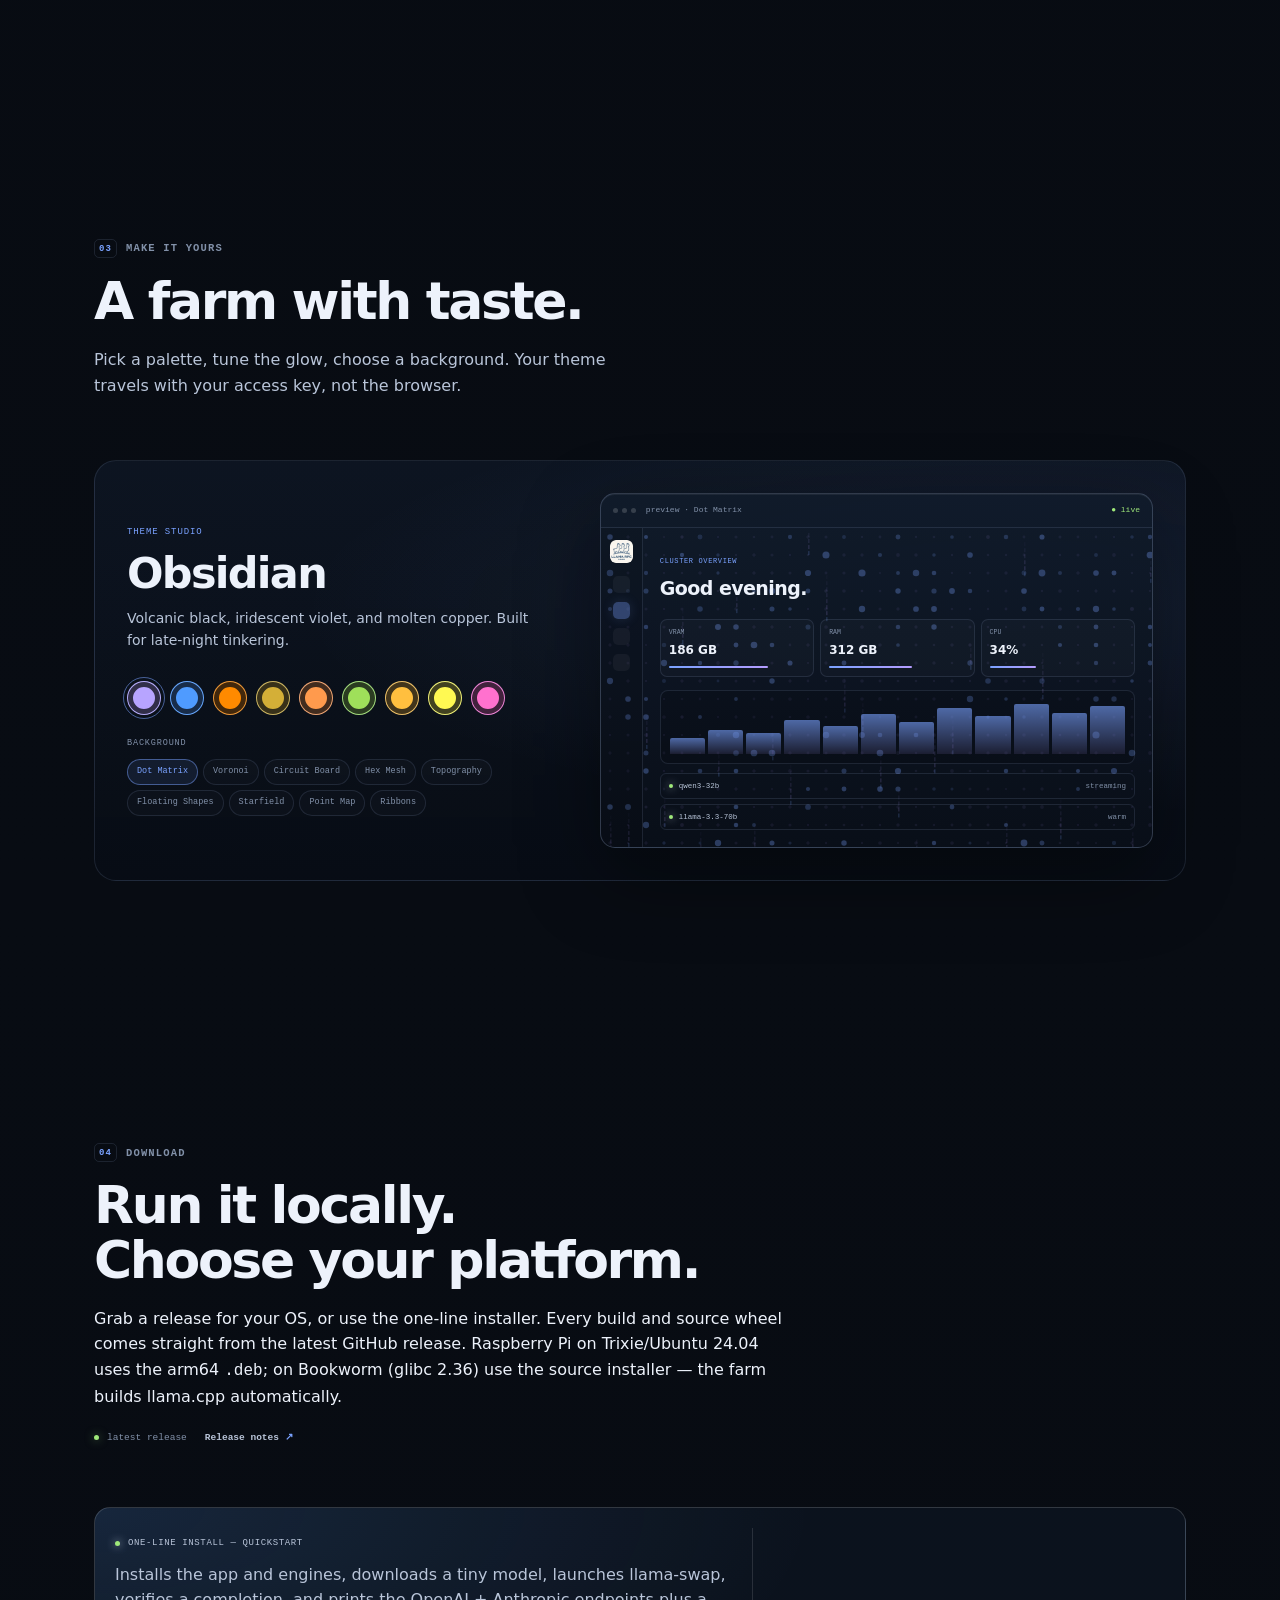
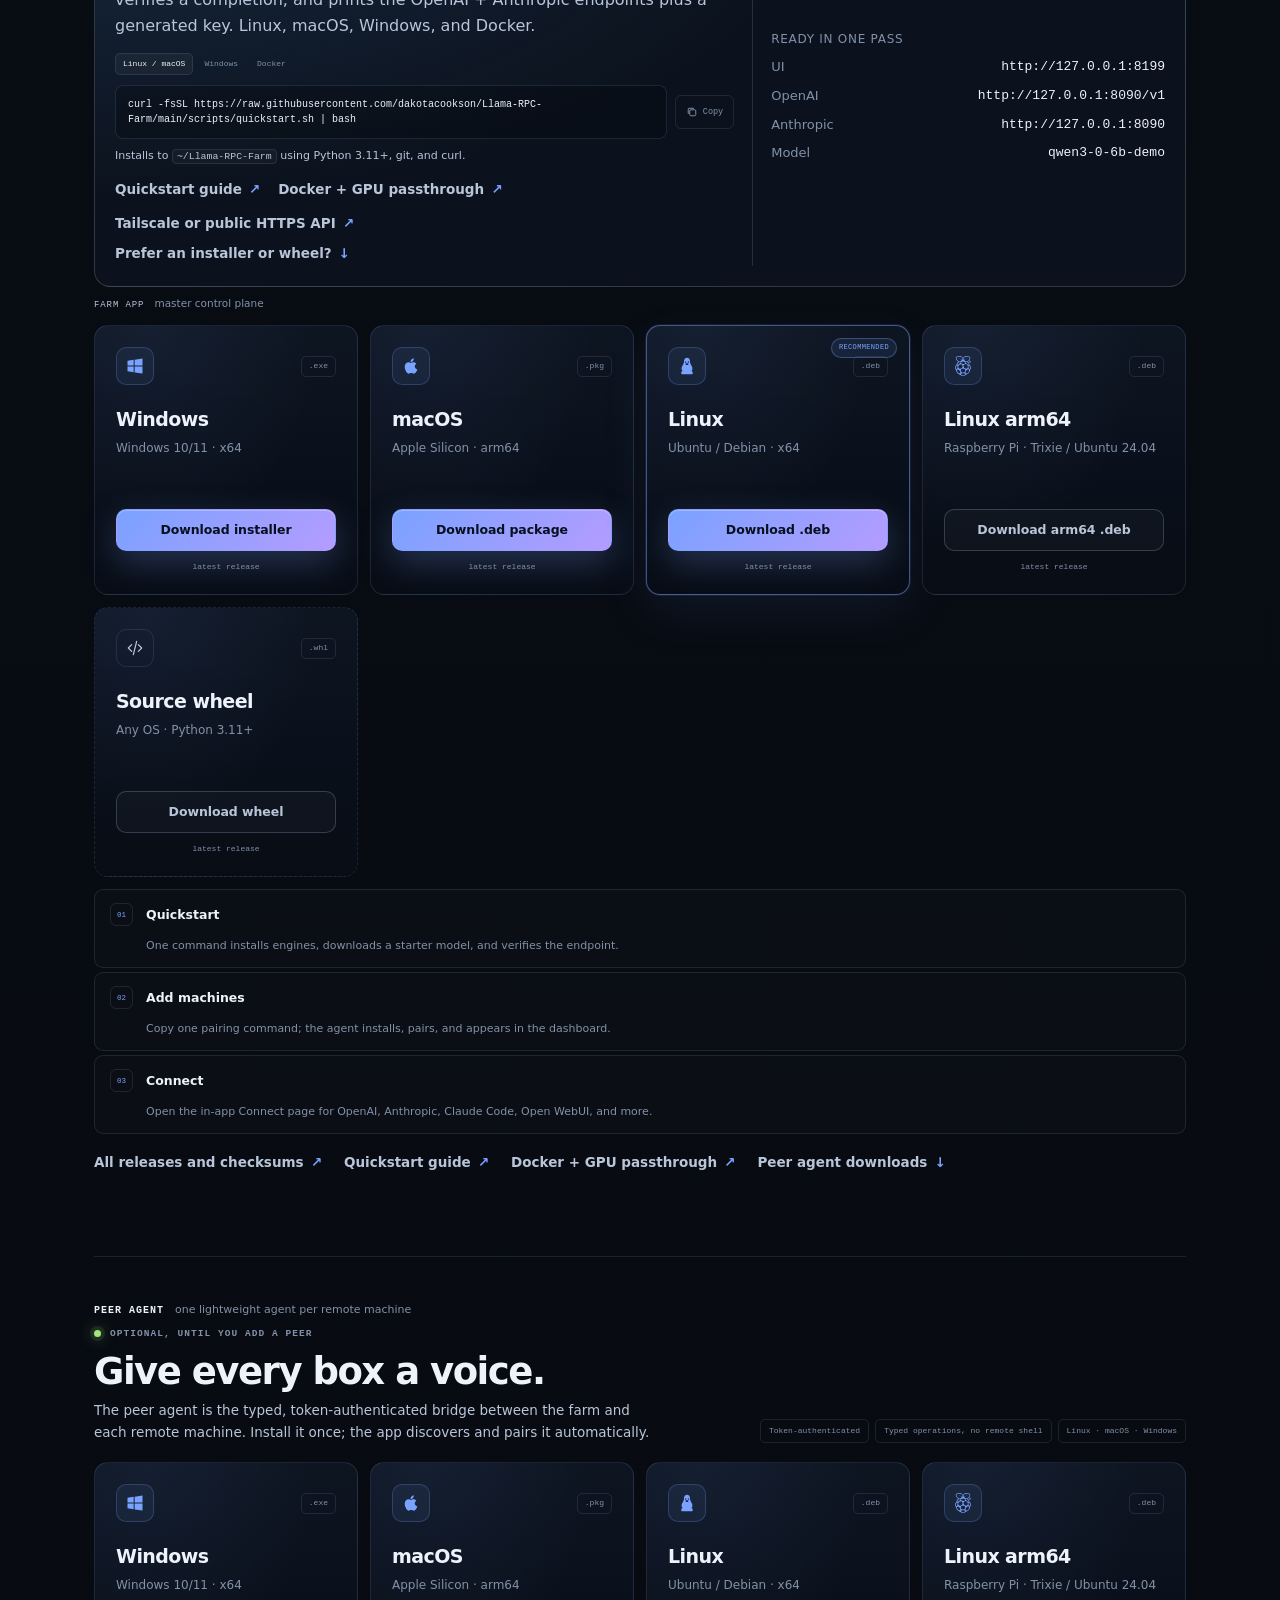
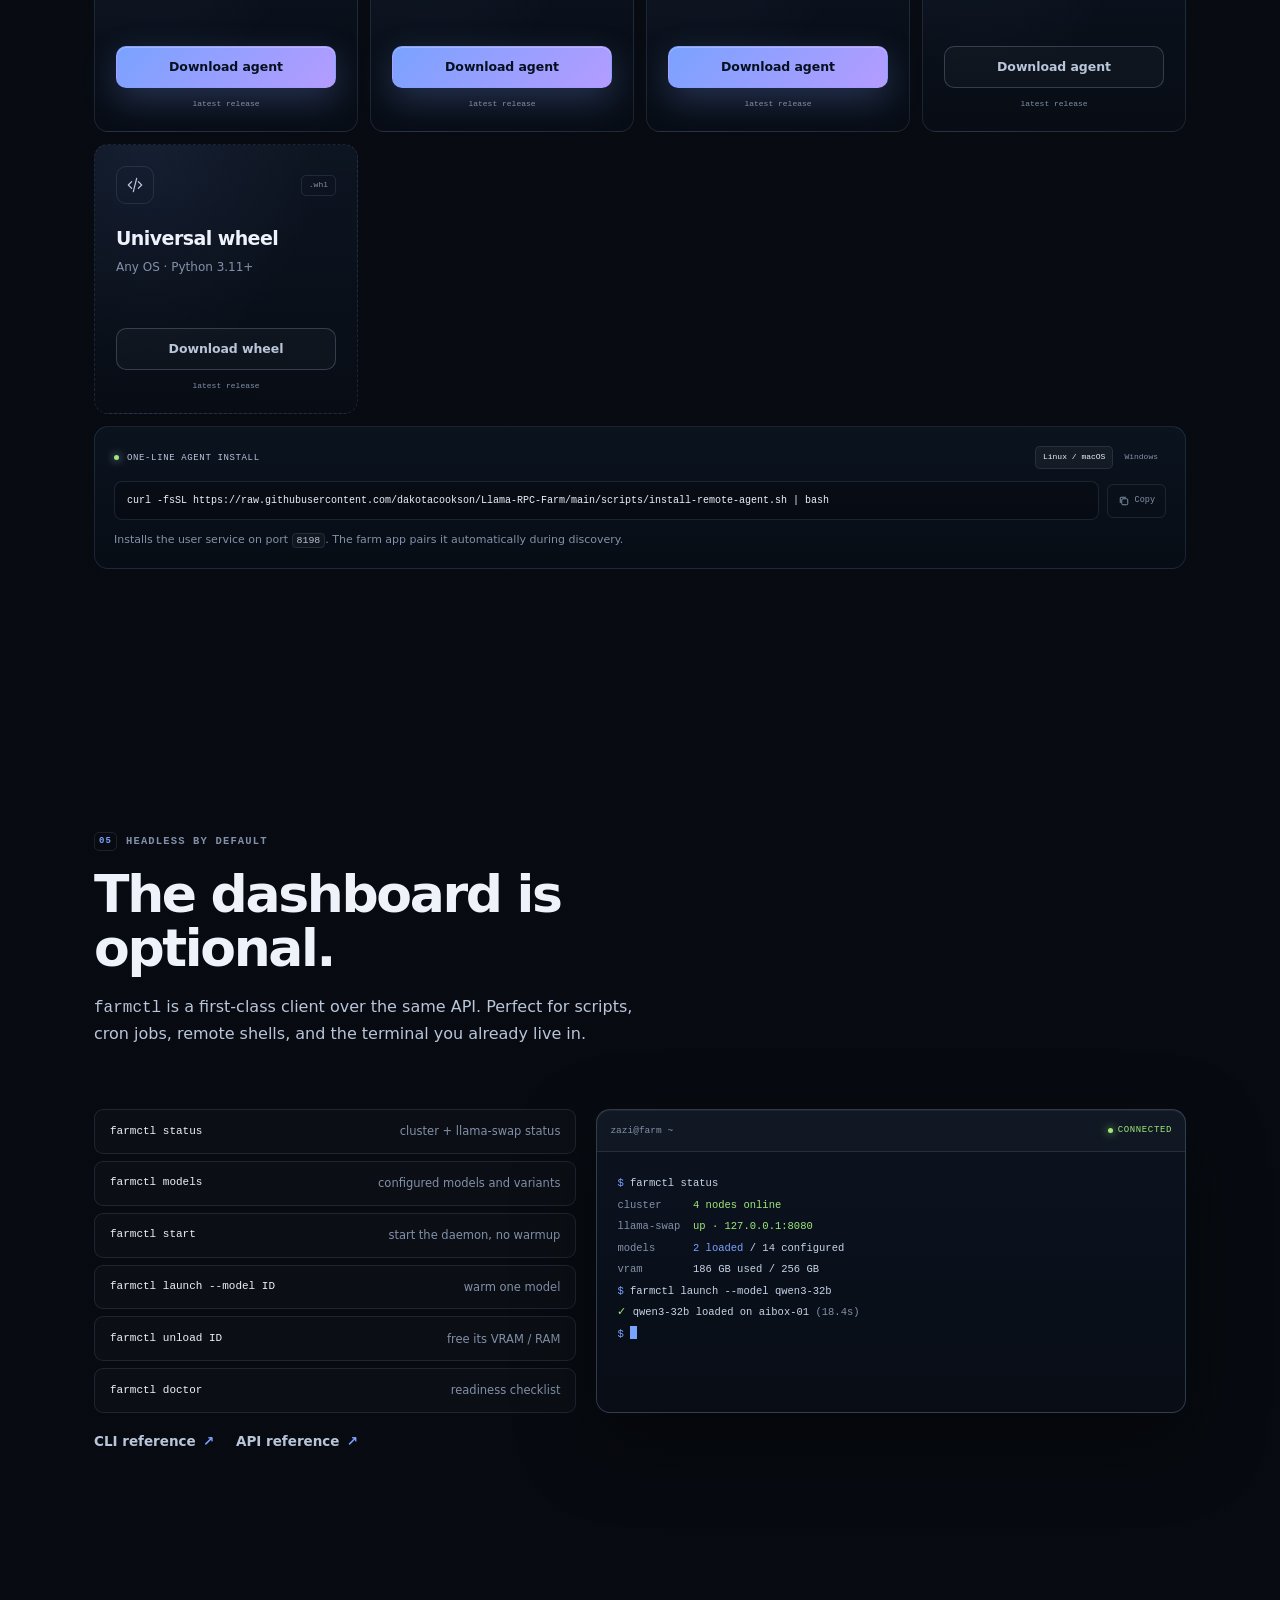
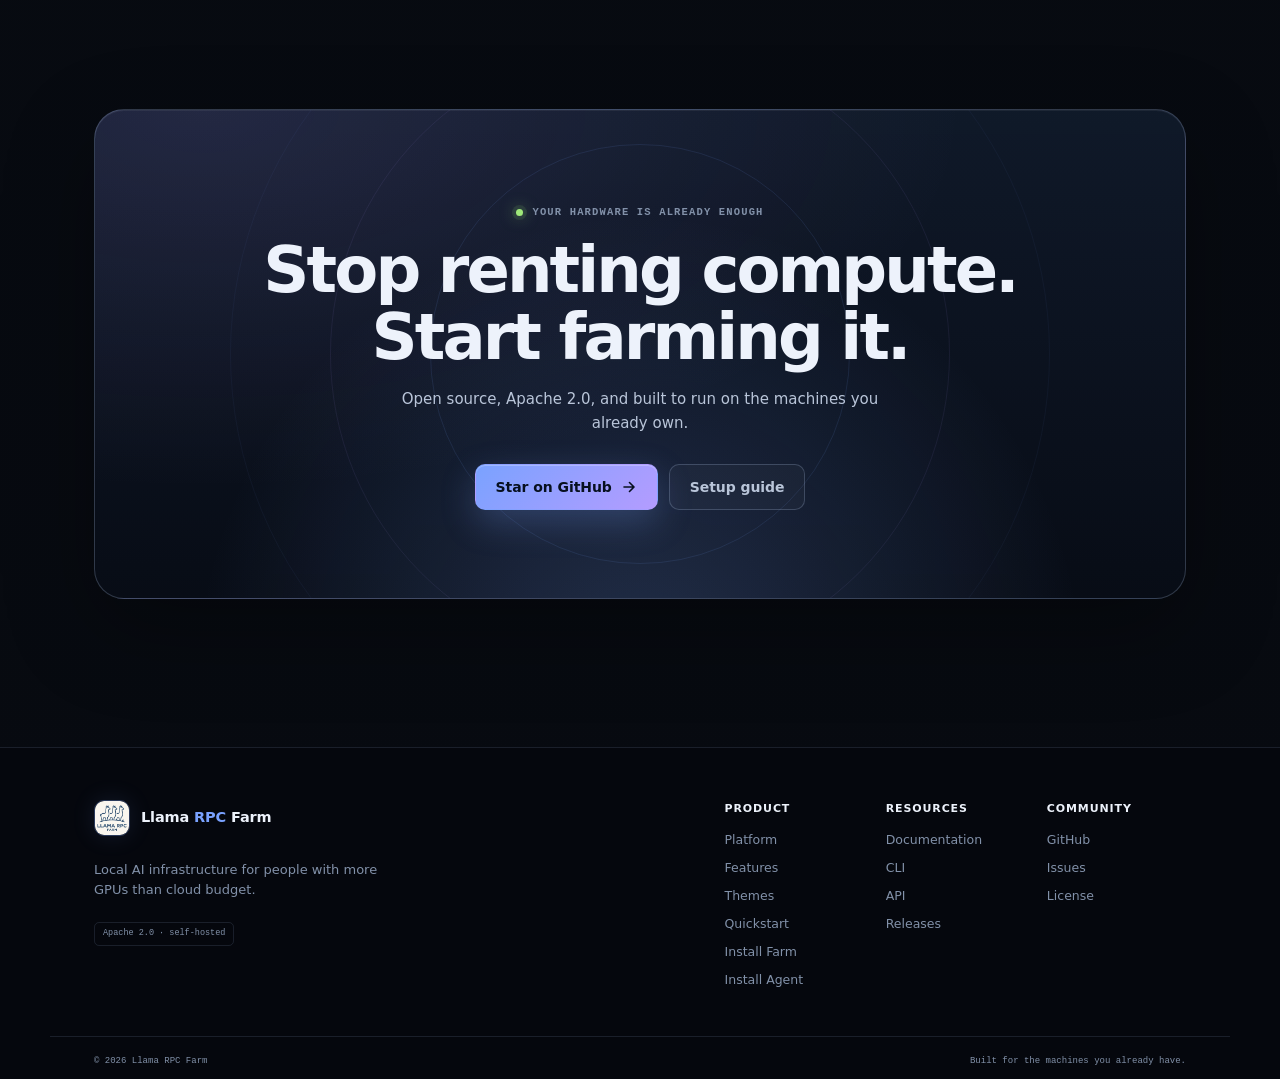
==== commit 59057e48: "feat(site): merge one-line app install into a universal quickstart Replace the separate quickstart a" ====
--- a/index.html
+++ b/index.html
@@ -383,25 +383,27 @@
 
       <div class="quickstart-card reveal" id="quickstart">
         <div class="quickstart-copy">
-          <span class="oneline-title"><i></i> Quickstart — one command</span>
-          <p>Installs the app and engines, downloads a tiny model, launches llama-swap, verifies a completion, and prints the OpenAI + Anthropic endpoints plus a generated key. CPU-only is fine.</p>
+          <span class="oneline-title"><i></i> One-line install — quickstart</span>
+          <p>Installs the app and engines, downloads a tiny model, launches llama-swap, verifies a completion, and prints the OpenAI + Anthropic endpoints plus a generated key. Linux, macOS, Windows, and Docker.</p>
+          <div class="quickstart-tabs" role="tablist" aria-label="Quickstart platform">
+            <button type="button" class="quickstart-tab active" data-quickstart="unix" role="tab" aria-selected="true">Linux / macOS</button>
+            <button type="button" class="quickstart-tab" data-quickstart="windows" role="tab" aria-selected="false">Windows</button>
+            <button type="button" class="quickstart-tab" data-quickstart="docker" role="tab" aria-selected="false">Docker</button>
+          </div>
           <div class="oneline-row">
-            <code id="quickstart-code">curl -fsSL https://raw.githubusercontent.com/dakotacookson/Llama-RPC-Farm/main/scripts/quickstart.sh | bash</code>
-            <button type="button" class="copy-btn" data-copy-target="quickstart-code">
+            <code id="quickstart-install-code" data-unix="curl -fsSL https://raw.githubusercontent.com/dakotacookson/Llama-RPC-Farm/main/scripts/quickstart.sh | bash" data-windows="irm https://raw.githubusercontent.com/dakotacookson/Llama-RPC-Farm/main/scripts/quickstart.ps1 | iex" data-docker="docker compose --profile demo up --build">curl -fsSL https://raw.githubusercontent.com/dakotacookson/Llama-RPC-Farm/main/scripts/quickstart.sh | bash</code>
+            <button type="button" class="copy-btn" data-copy-target="quickstart-install-code">
               <svg viewBox="0 0 16 16" aria-hidden="true"><rect x="5" y="5" width="8" height="8" rx="1.5" fill="none" stroke="currentColor" stroke-width="1.3"/><path fill="none" stroke="currentColor" stroke-width="1.3" d="M3 10.5V4a1 1 0 0 1 1-1h6.5"/></svg>
               <span>Copy</span>
             </button>
           </div>
-          <div class="quickstart-docker">
-            <span>Docker</span>
-            <code>docker compose --profile demo up --build</code>
-          </div>
+          <p class="oneline-note" id="quickstart-install-note">Installs to <code>~/Llama-RPC-Farm</code> using Python 3.11+, git, and curl.</p>
           <div class="quickstart-links">
             <a class="text-link" href="docs.html#quickstart">Quickstart guide <span>↗</span></a>
             <a class="text-link" href="docs.html#distribution">Docker + GPU passthrough <span>↗</span></a>
             <a class="text-link" href="docs.html#public-api">Tailscale or public HTTPS API <span>↗</span></a>
           </div>
-          <a class="text-link" href="#install">Prefer an installer or wheel? <span>↓</span></a>
+          <a class="text-link" href="#install-downloads">Prefer an installer or wheel? <span>↓</span></a>
         </div>
         <div class="quickstart-result">
           <span class="quickstart-result-title">Ready in one pass</span>
@@ -414,7 +416,7 @@
 
       <div class="track-label reveal"><span>Farm app</span><small>master control plane</small></div>
 
-      <div class="download-grid reveal">
+      <div class="download-grid reveal" id="install-downloads">
         <article class="download-card" data-os="windows">
           <span class="download-recommend">Recommended</span>
           <div class="download-head">
@@ -485,25 +487,6 @@
       </div>
 
       <div class="install-lower reveal">
-        <div class="oneline-card">
-          <div class="oneline-head">
-            <span class="oneline-title"><i></i> One-line install</span>
-            <div class="oneline-tabs" role="tablist" aria-label="One-line install platform">
-              <button type="button" class="oneline-tab active" data-oneline="unix" role="tab" aria-selected="true">Linux / macOS</button>
-              <button type="button" class="oneline-tab" data-oneline="windows" role="tab" aria-selected="false">Windows</button>
-            </div>
-          </div>
-          <div class="oneline-row">
-            <code id="oneline-code" data-unix="curl -fsSL https://raw.githubusercontent.com/dakotacookson/Llama-RPC-Farm/main/scripts/install-remote.sh | bash" data-windows="irm https://raw.githubusercontent.com/dakotacookson/Llama-RPC-Farm/main/scripts/install-remote.ps1 | iex">curl -fsSL https://raw.githubusercontent.com/dakotacookson/Llama-RPC-Farm/main/scripts/install-remote.sh | bash</code>
-            <button type="button" class="copy-btn" data-copy-target="oneline-code">
-              <svg viewBox="0 0 16 16" aria-hidden="true"><rect x="5" y="5" width="8" height="8" rx="1.5" fill="none" stroke="currentColor" stroke-width="1.3"/><path fill="none" stroke="currentColor" stroke-width="1.3" d="M3 10.5V4a1 1 0 0 1 1-1h6.5"/></svg>
-              <span>Copy</span>
-            </button>
-          </div>
-          <p class="oneline-note" id="oneline-note">Clones to <code>~/Llama-RPC-Farm</code> and installs the Python app. Use <a href="#quickstart">Quickstart</a> above to add engines and a first model.</p>
-          <div class="oneline-foot"><span>Python 3.11+</span><span>git</span><span>curl</span></div>
-        </div>
-
         <div class="install-after">
           <div><span>01</span><strong>Quickstart</strong><p>One command installs engines, downloads a starter model, and verifies the endpoint.</p></div>
           <div><span>02</span><strong>Add machines</strong><p>Copy one pairing command; the agent installs, pairs, and appears in the dashboard.</p></div>
--- a/styles.css
+++ b/styles.css
@@ -1177,11 +1177,8 @@
 .download-card-source { border-style: dashed; }
 .download-card-source .os-icon { border-color: var(--line); background: transparent; color: var(--text-2); }
 .install-lower {
-  display: grid;
-  grid-template-columns: minmax(0, 1.1fr) minmax(0, .9fr);
-  gap: 12px;
+  display: block;
   margin-top: 12px;
-  align-items: start;
 }
 .oneline-card {
   padding: 19px;
@@ -1190,8 +1187,9 @@
   background: linear-gradient(180deg, rgba(12,20,33,.9), rgba(8,13,22,.9));
 }
 .oneline-head { display: flex; align-items: center; justify-content: space-between; gap: 10px; margin-bottom: 12px; flex-wrap: wrap; }
-.oneline-tabs { display: flex; gap: 3px; }
-.oneline-tab {
+.oneline-tabs, .quickstart-tabs { display: flex; gap: 3px; flex-wrap: wrap; }
+.quickstart-tabs { margin: 12px 0 10px; }
+.oneline-tab, .quickstart-tab {
   padding: 4px 7px;
   border: 1px solid transparent;
   border-radius: 5px;
@@ -1202,8 +1200,8 @@
   cursor: pointer;
   transition: color .15s, border-color .15s, background .15s;
 }
-.oneline-tab:hover { color: var(--text-2); }
-.oneline-tab.active { color: var(--text); border-color: var(--line); background: rgba(255,255,255,.045); }
+.oneline-tab:hover, .quickstart-tab:hover { color: var(--text-2); }
+.oneline-tab.active, .quickstart-tab.active { color: var(--text); border-color: var(--line); background: rgba(255,255,255,.045); }
 .oneline-title { display: inline-flex; align-items: center; gap: 8px; color: var(--text-2); font-family: var(--mono); font-size: 9px; letter-spacing: .07em; text-transform: uppercase; }
 .oneline-title i { width: 5px; height: 5px; border-radius: 50%; background: var(--good); box-shadow: 0 0 9px currentColor; }
 .oneline-os { color: var(--muted); font-family: var(--mono); font-size: 8px; }
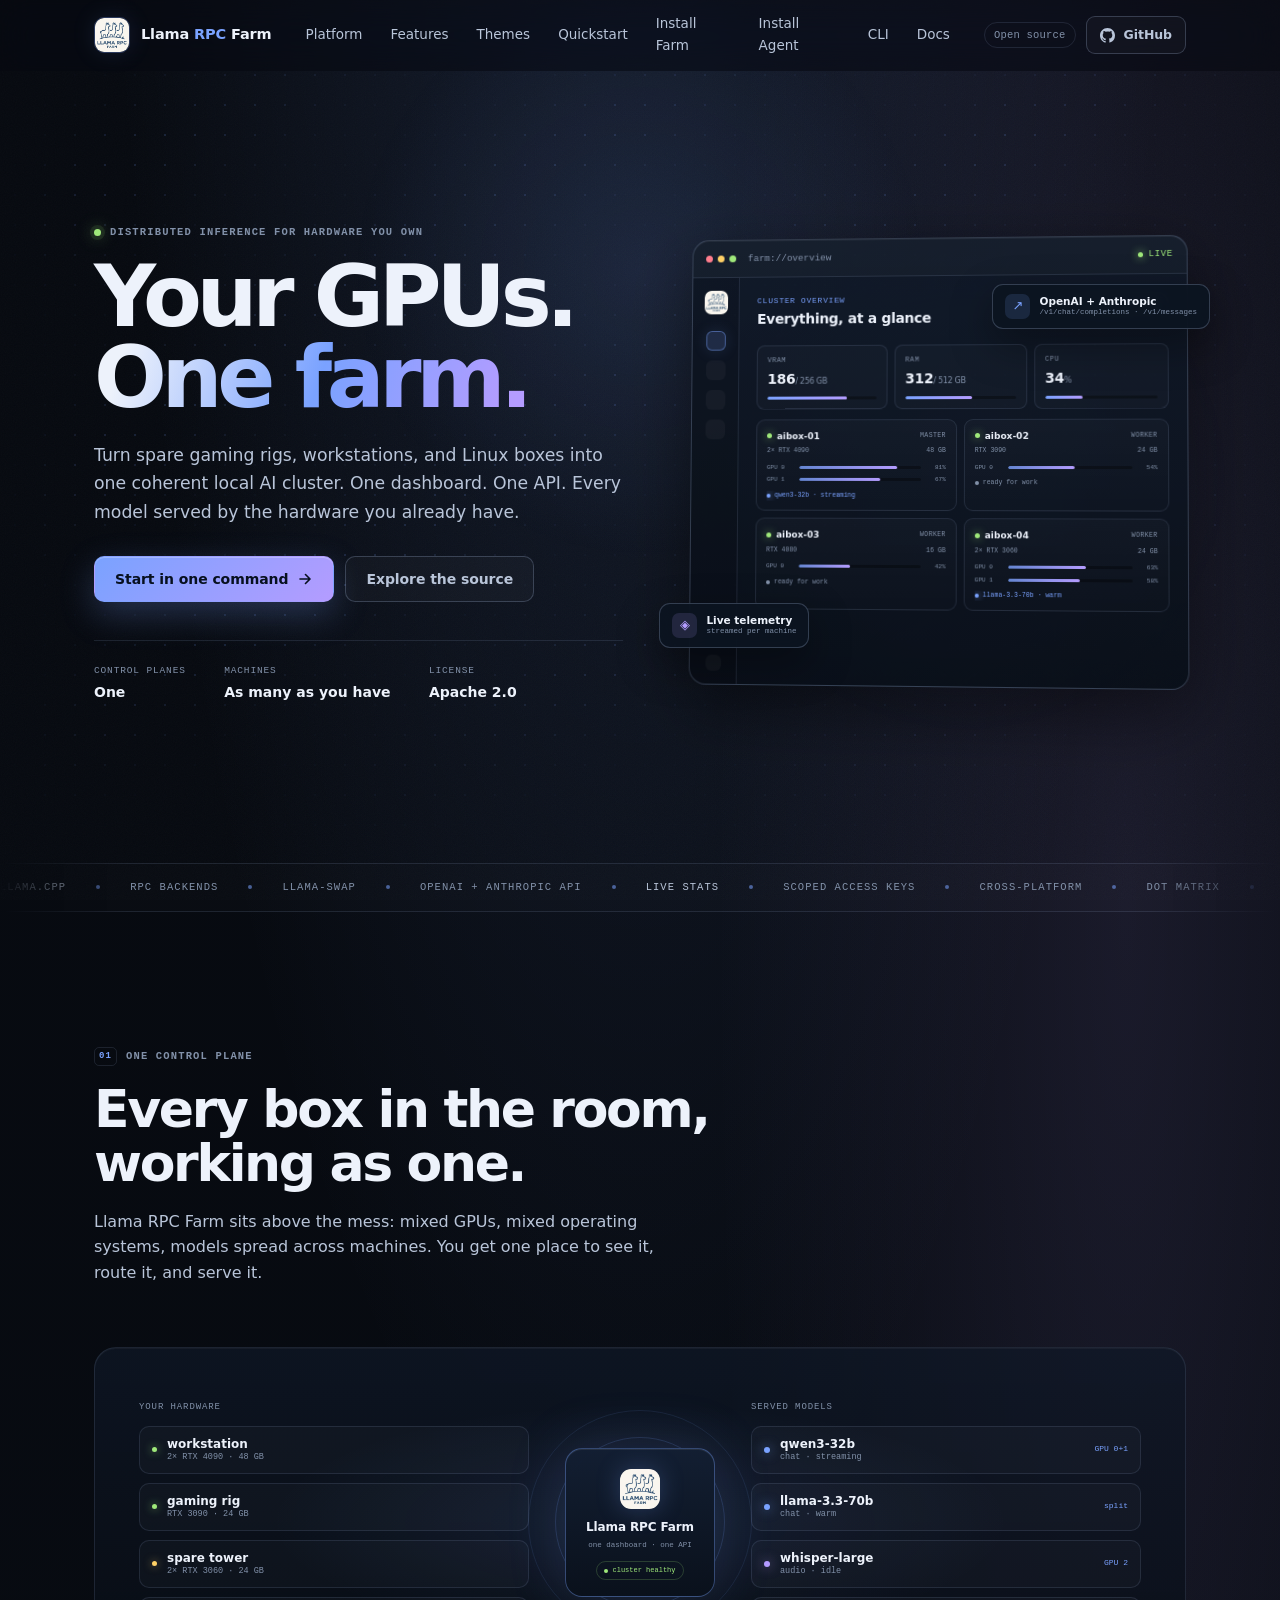
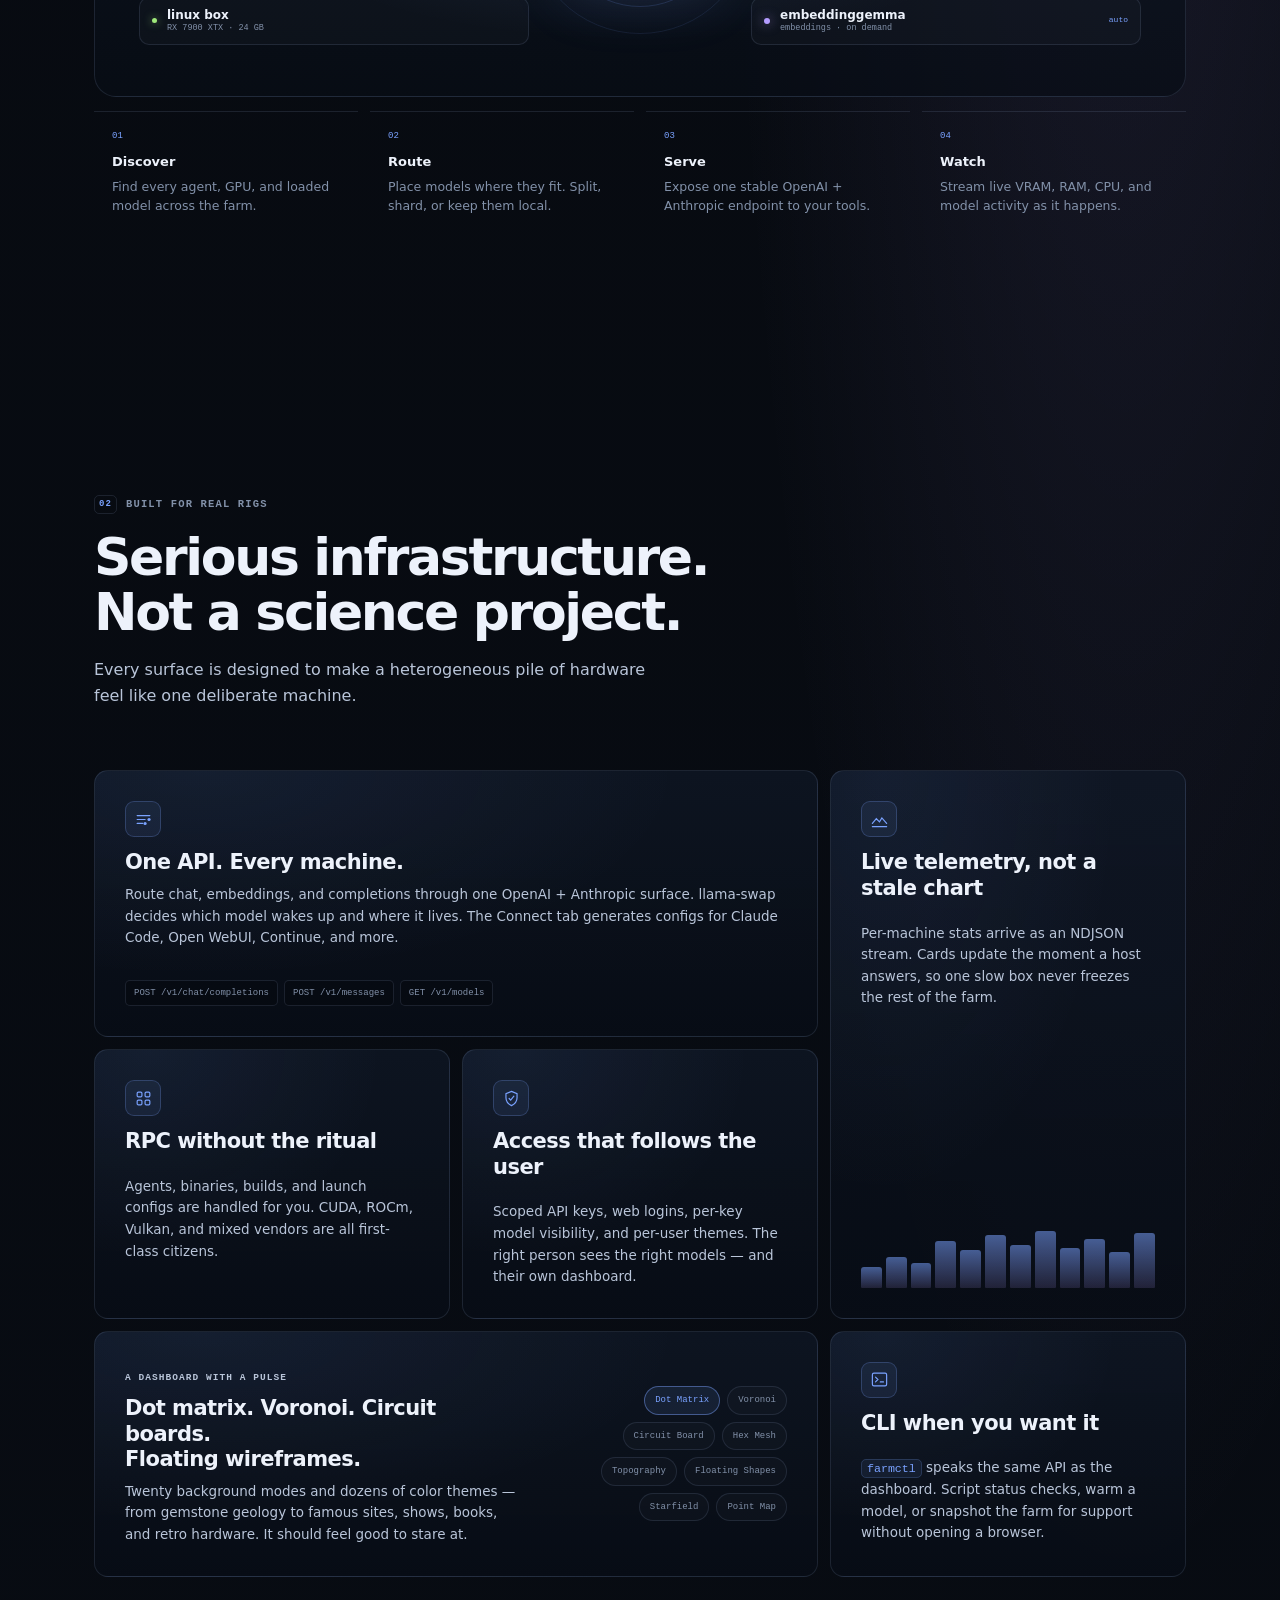
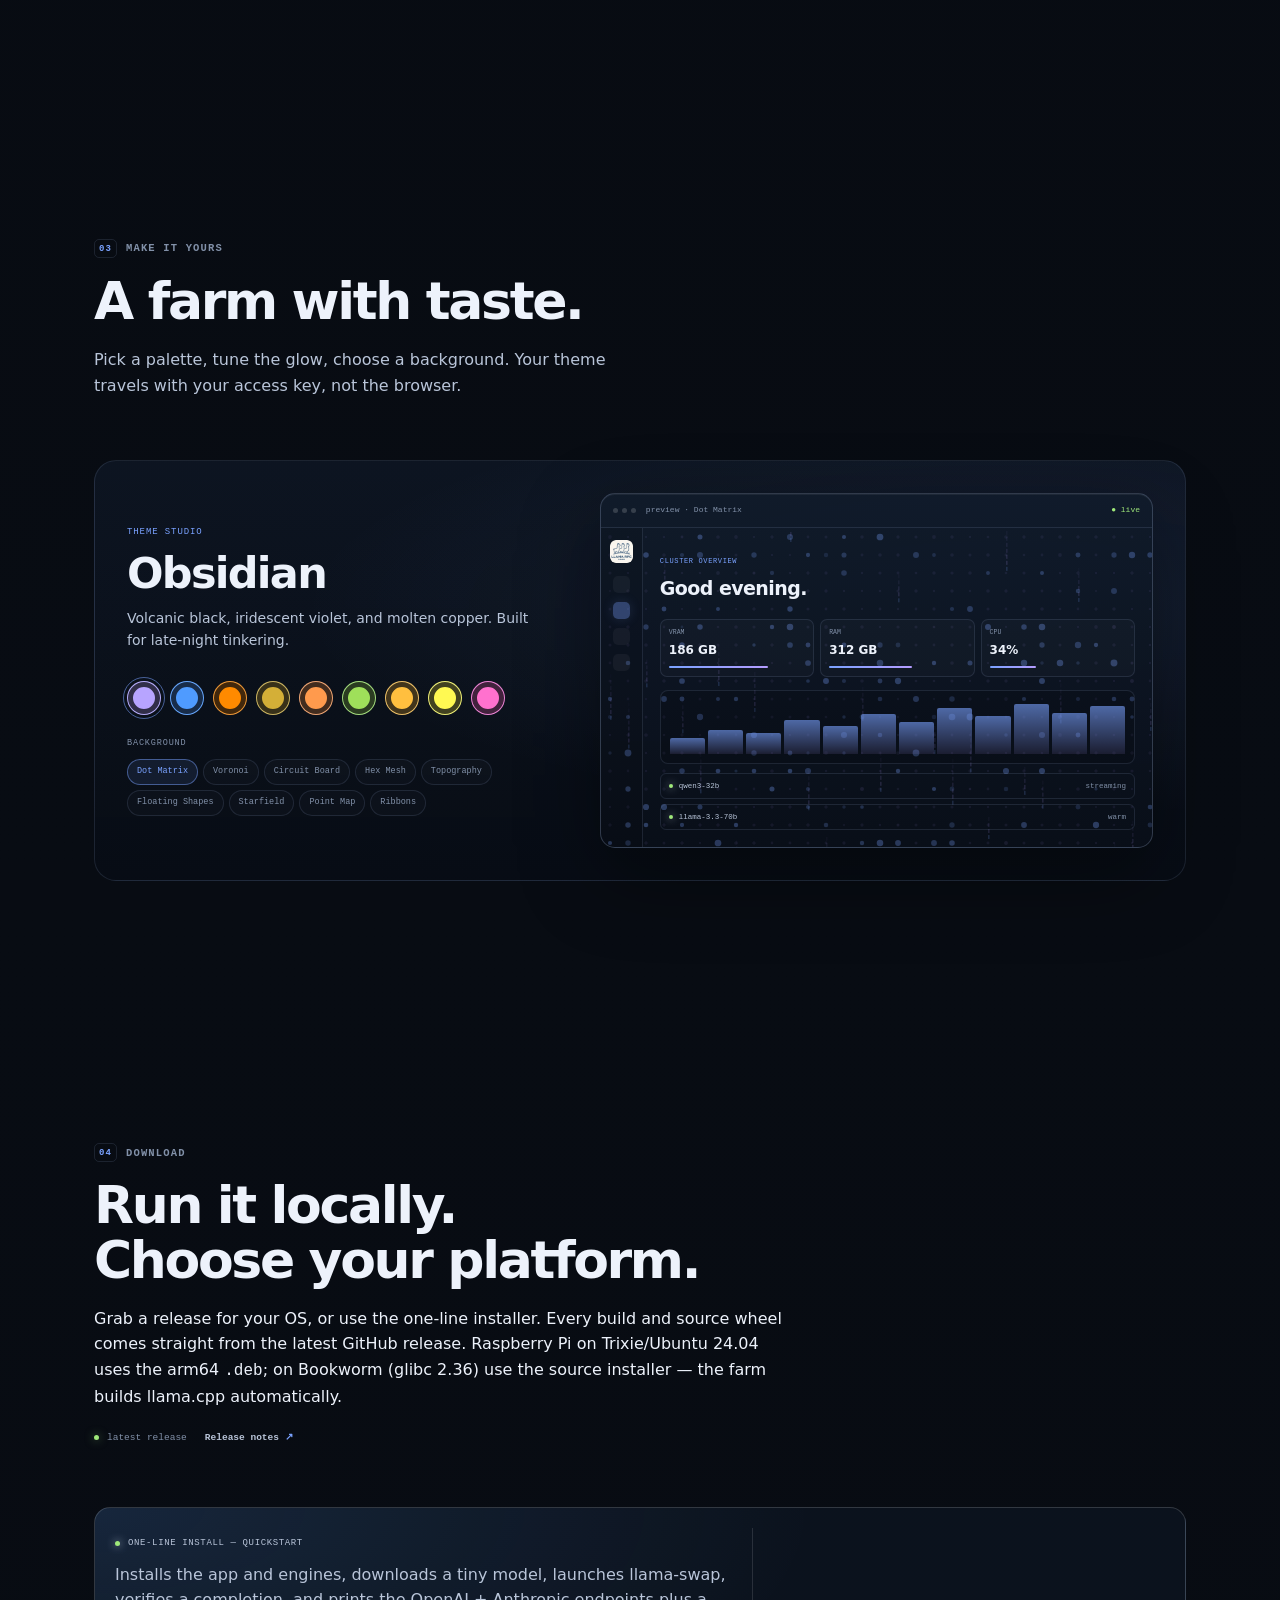
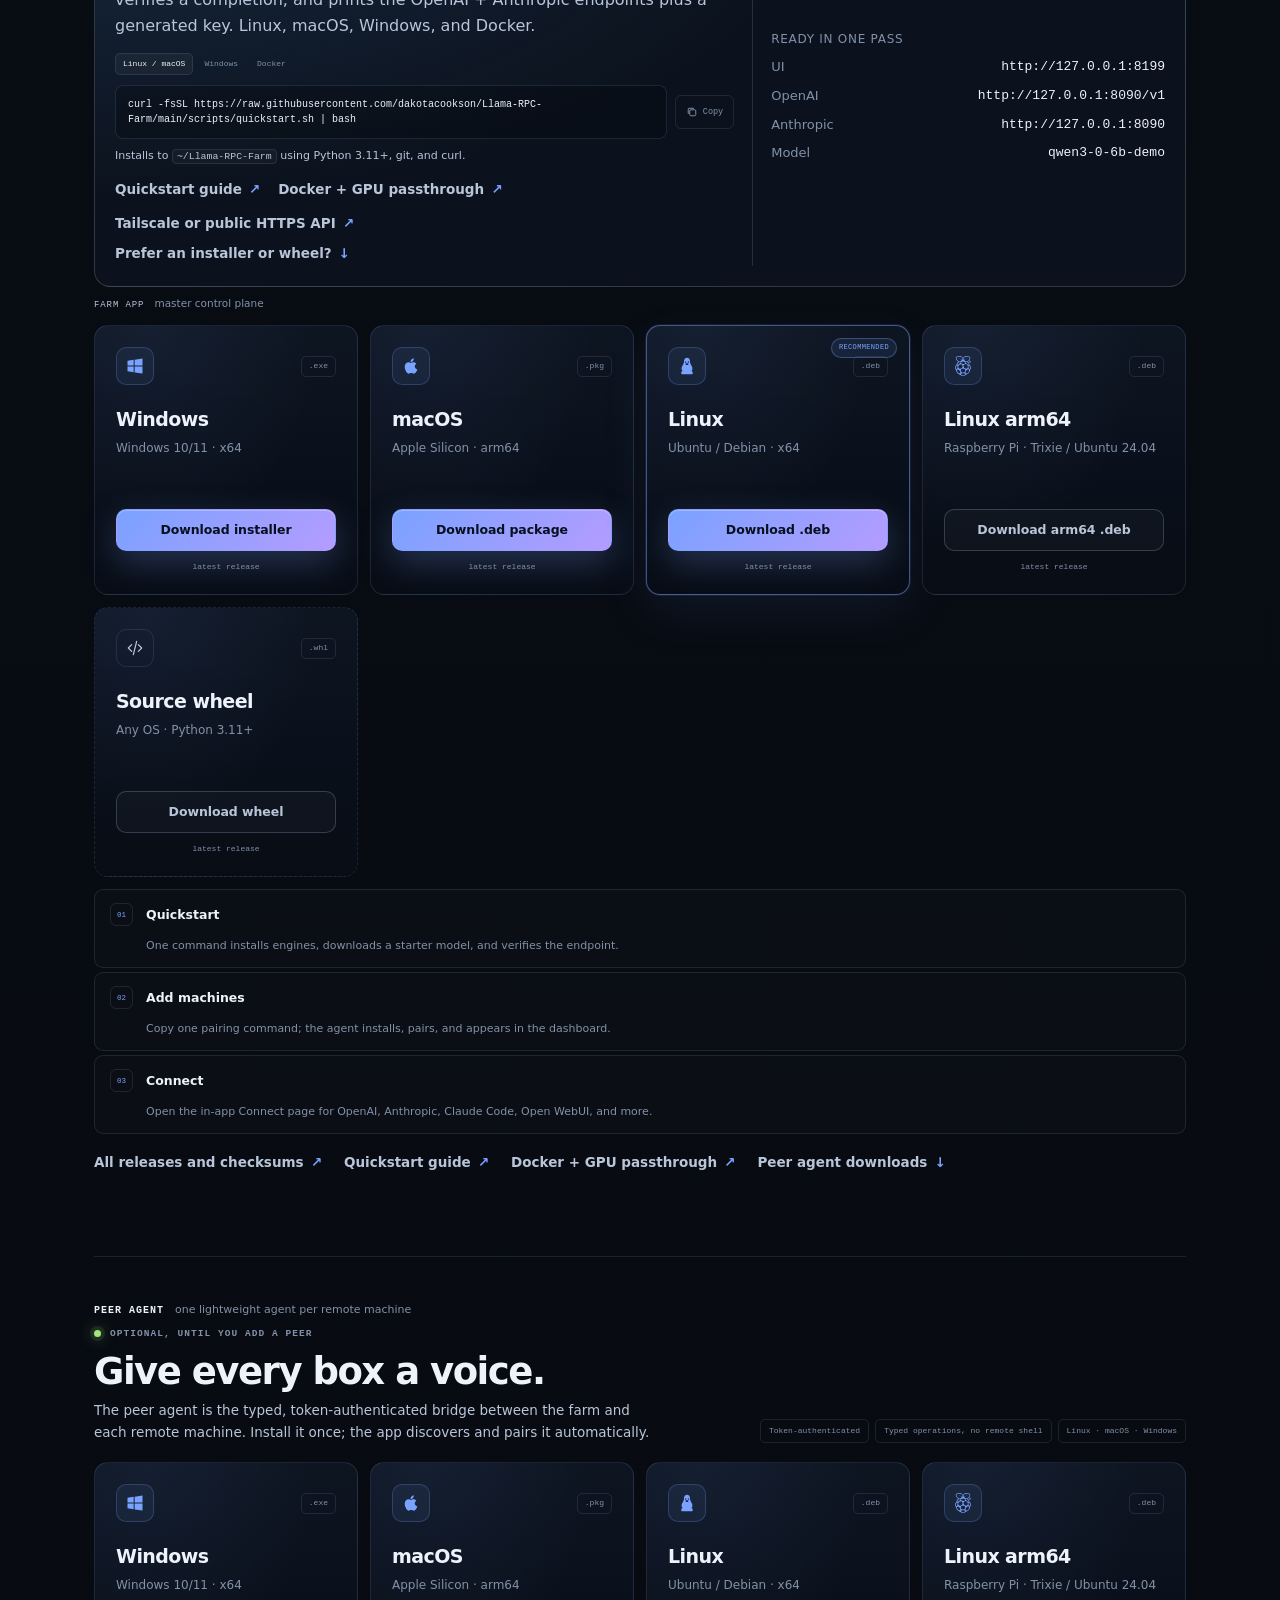
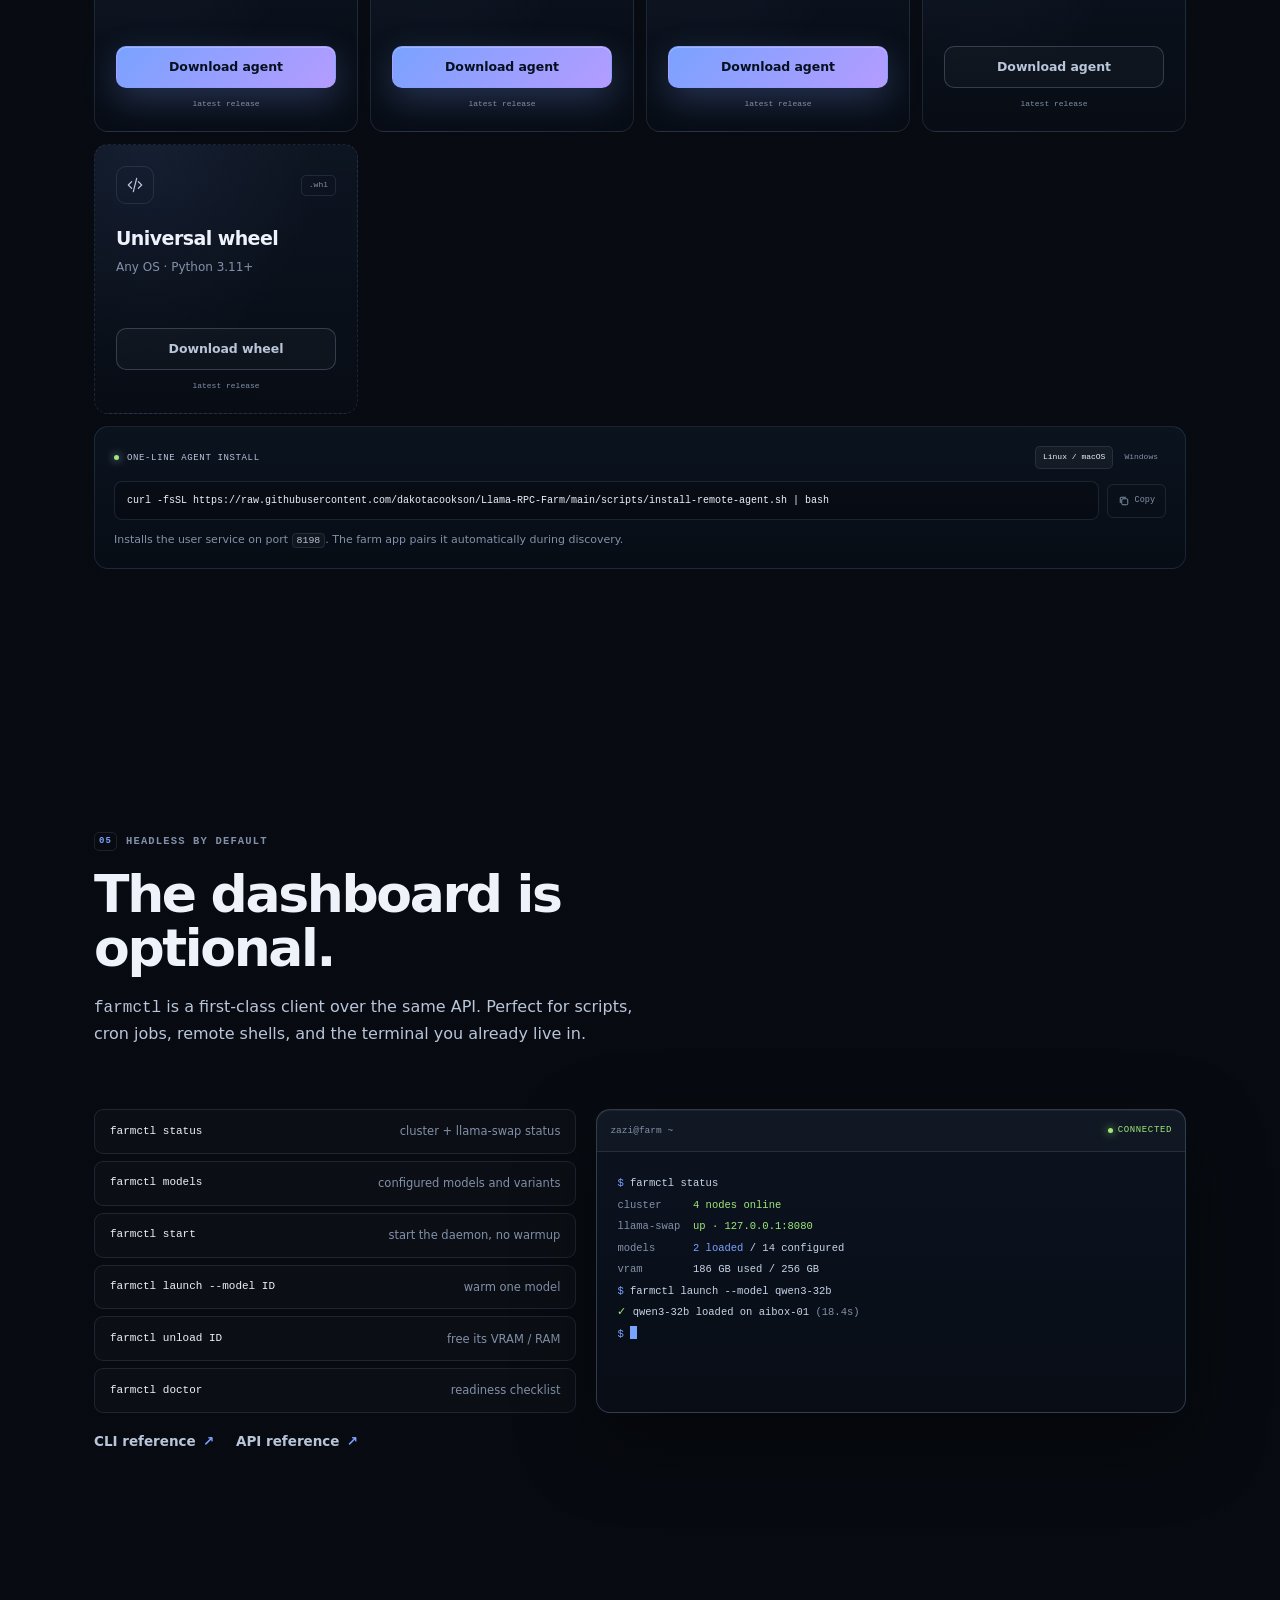
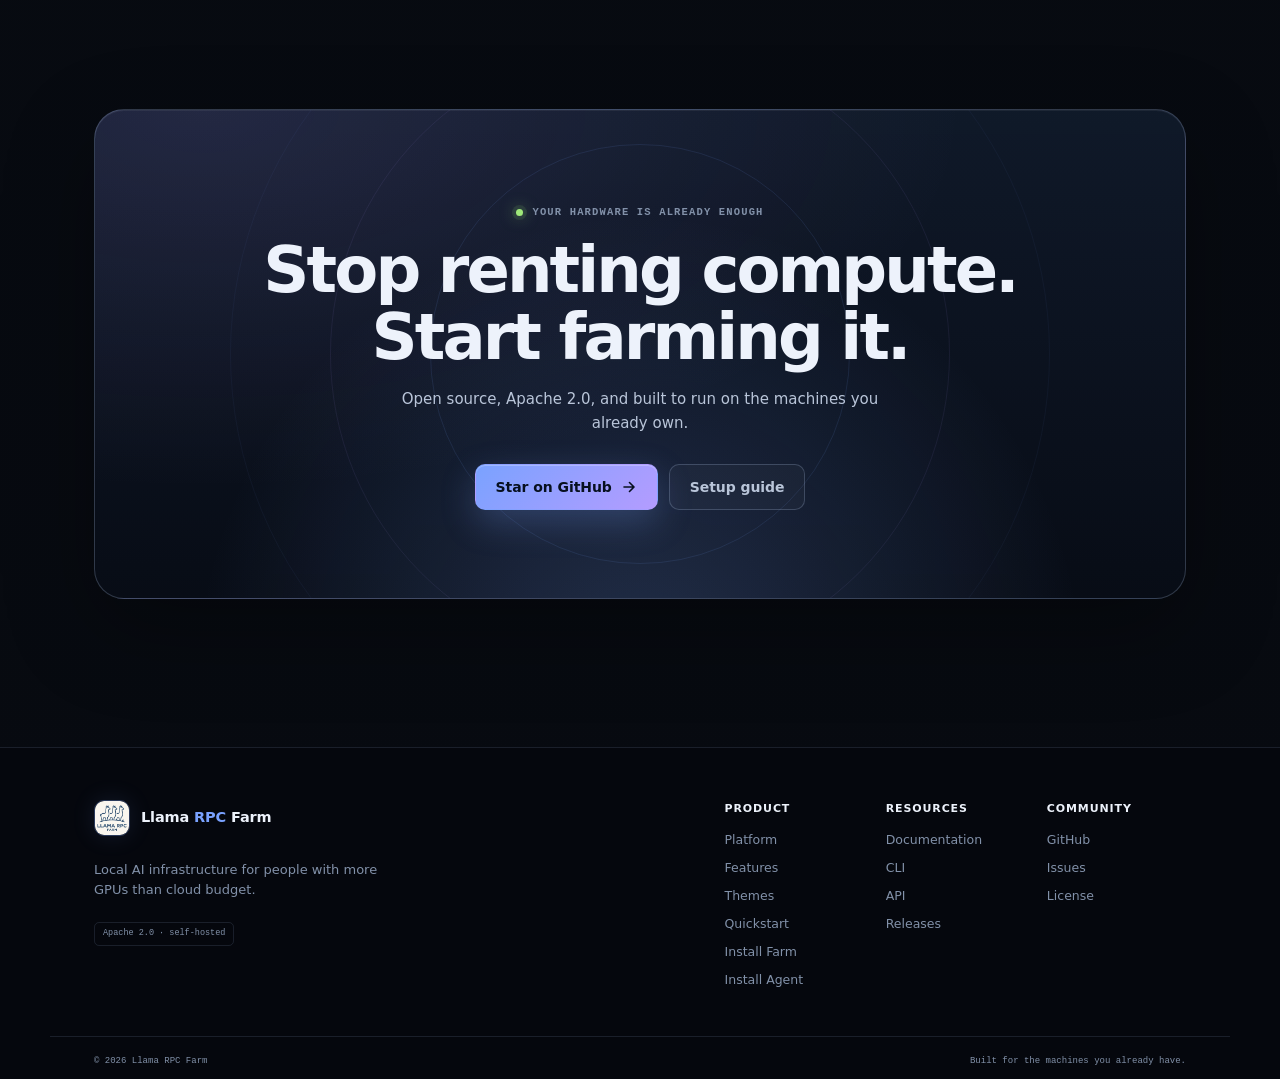
==== commit fffb65b3: "fix(site): make Docker quickstart self-contained Clone the repo before docker compose so the Docker " ====
--- a/index.html
+++ b/index.html
@@ -391,7 +391,7 @@
             <button type="button" class="quickstart-tab" data-quickstart="docker" role="tab" aria-selected="false">Docker</button>
           </div>
           <div class="oneline-row">
-            <code id="quickstart-install-code" data-unix="curl -fsSL https://raw.githubusercontent.com/dakotacookson/Llama-RPC-Farm/main/scripts/quickstart.sh | bash" data-windows="irm https://raw.githubusercontent.com/dakotacookson/Llama-RPC-Farm/main/scripts/quickstart.ps1 | iex" data-docker="docker compose --profile demo up --build">curl -fsSL https://raw.githubusercontent.com/dakotacookson/Llama-RPC-Farm/main/scripts/quickstart.sh | bash</code>
+            <code id="quickstart-install-code" data-unix="curl -fsSL https://raw.githubusercontent.com/dakotacookson/Llama-RPC-Farm/main/scripts/quickstart.sh | bash" data-windows="irm https://raw.githubusercontent.com/dakotacookson/Llama-RPC-Farm/main/scripts/quickstart.ps1 | iex" data-docker="git clone --depth 1 https://github.com/dakotacookson/Llama-RPC-Farm.git; cd Llama-RPC-Farm; docker compose --profile demo up --build">curl -fsSL https://raw.githubusercontent.com/dakotacookson/Llama-RPC-Farm/main/scripts/quickstart.sh | bash</code>
             <button type="button" class="copy-btn" data-copy-target="quickstart-install-code">
               <svg viewBox="0 0 16 16" aria-hidden="true"><rect x="5" y="5" width="8" height="8" rx="1.5" fill="none" stroke="currentColor" stroke-width="1.3"/><path fill="none" stroke="currentColor" stroke-width="1.3" d="M3 10.5V4a1 1 0 0 1 1-1h6.5"/></svg>
               <span>Copy</span>
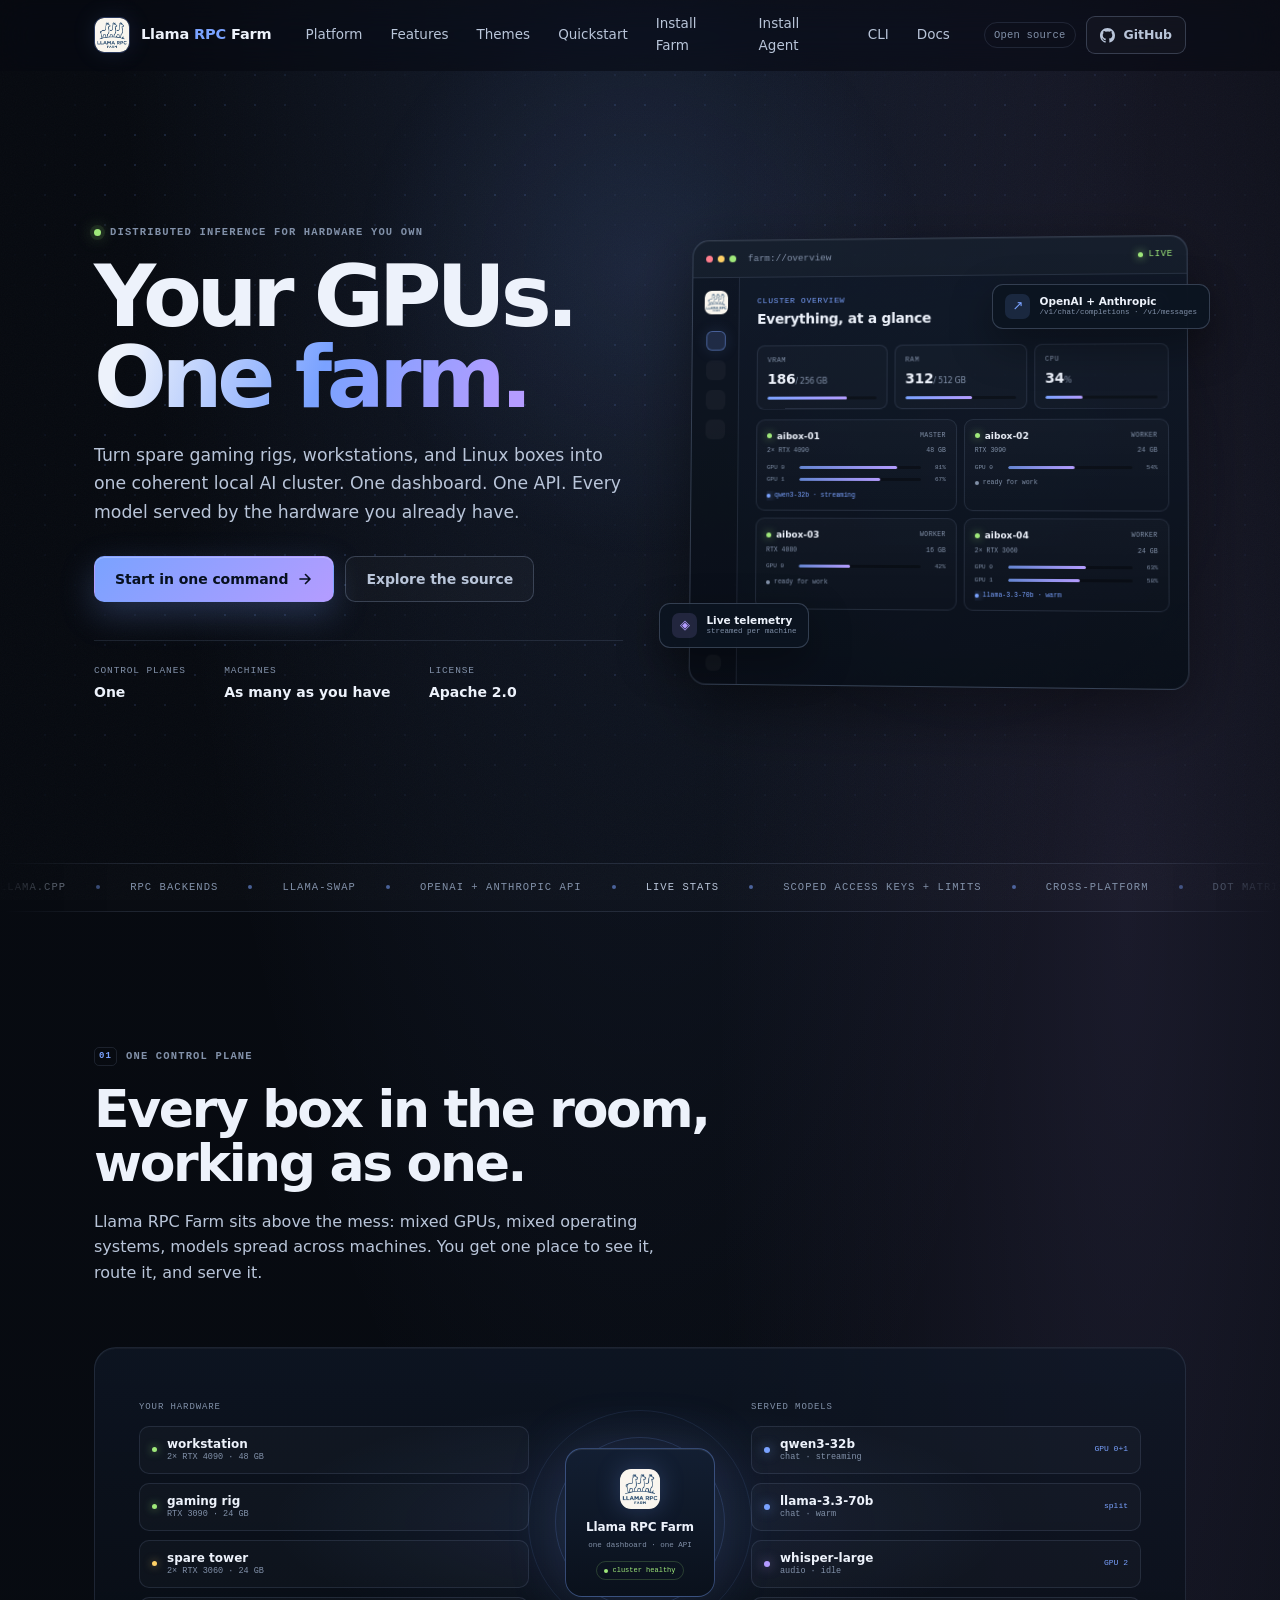
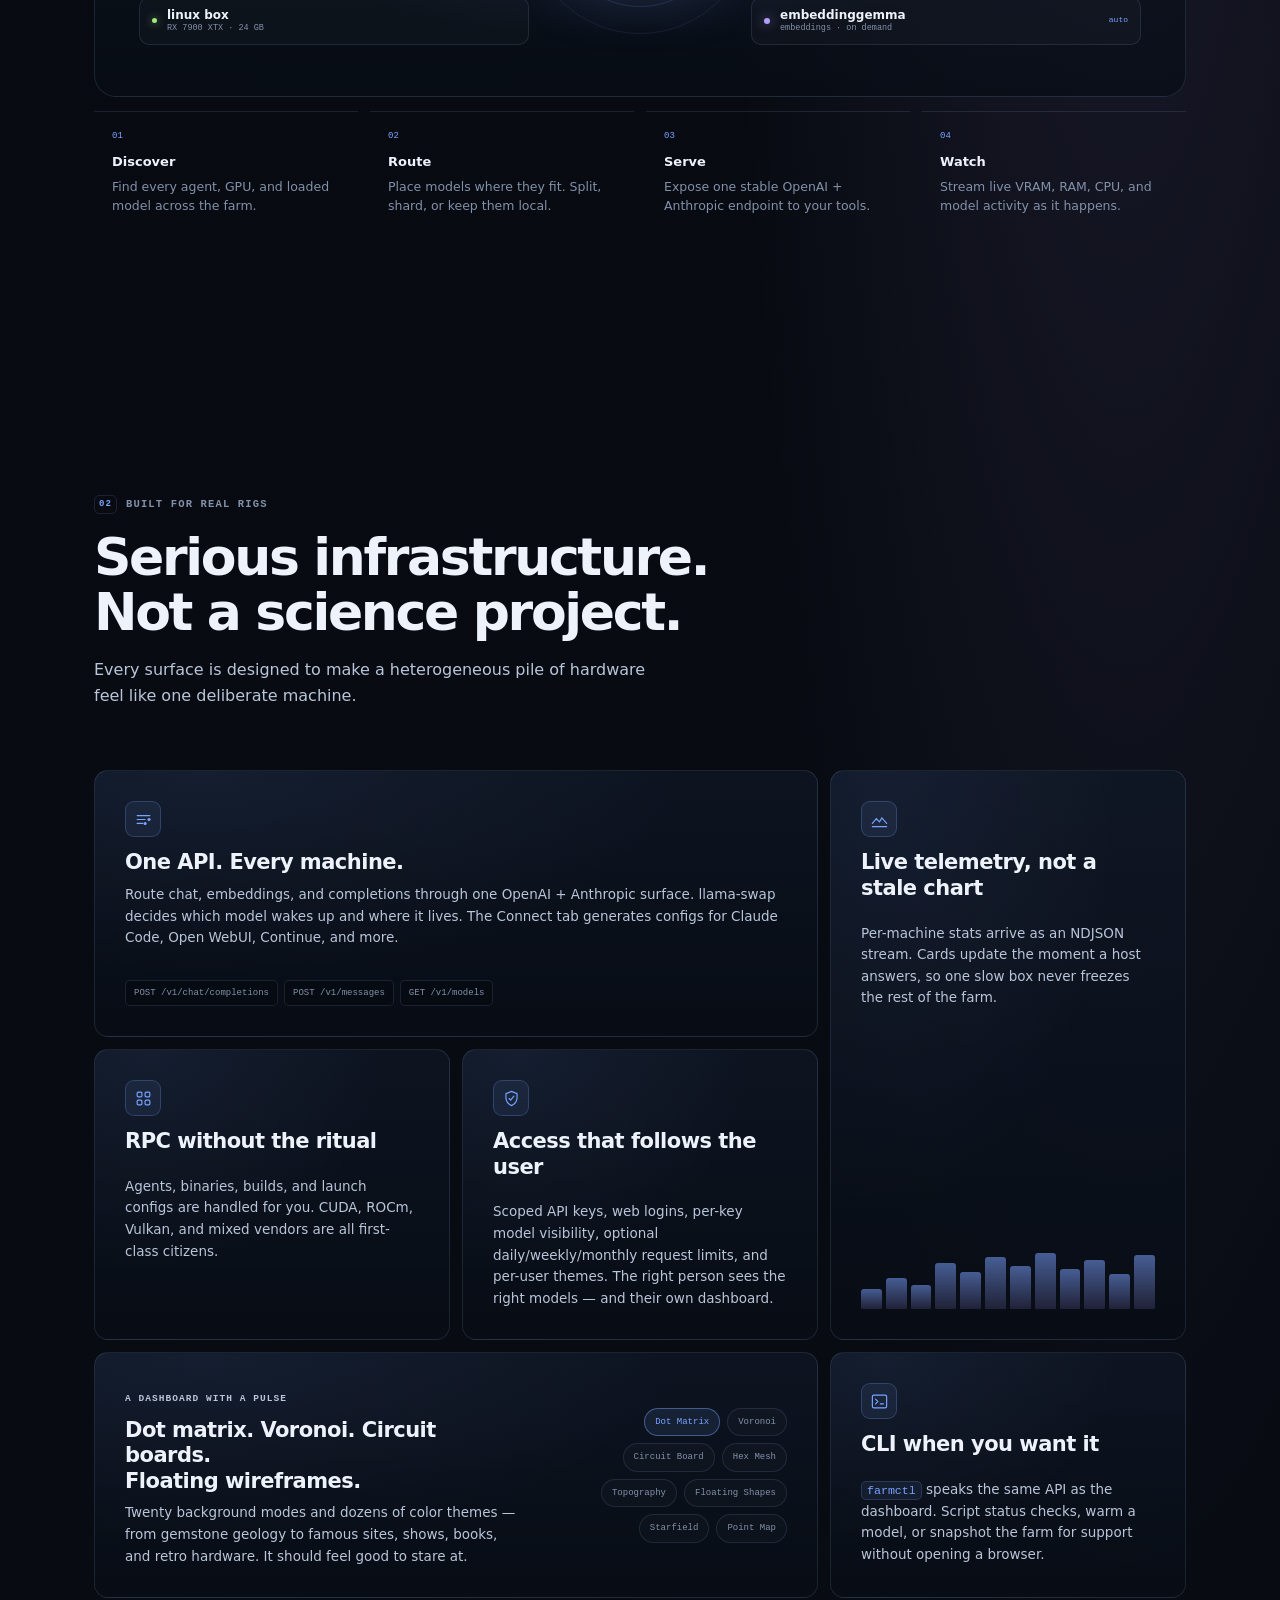
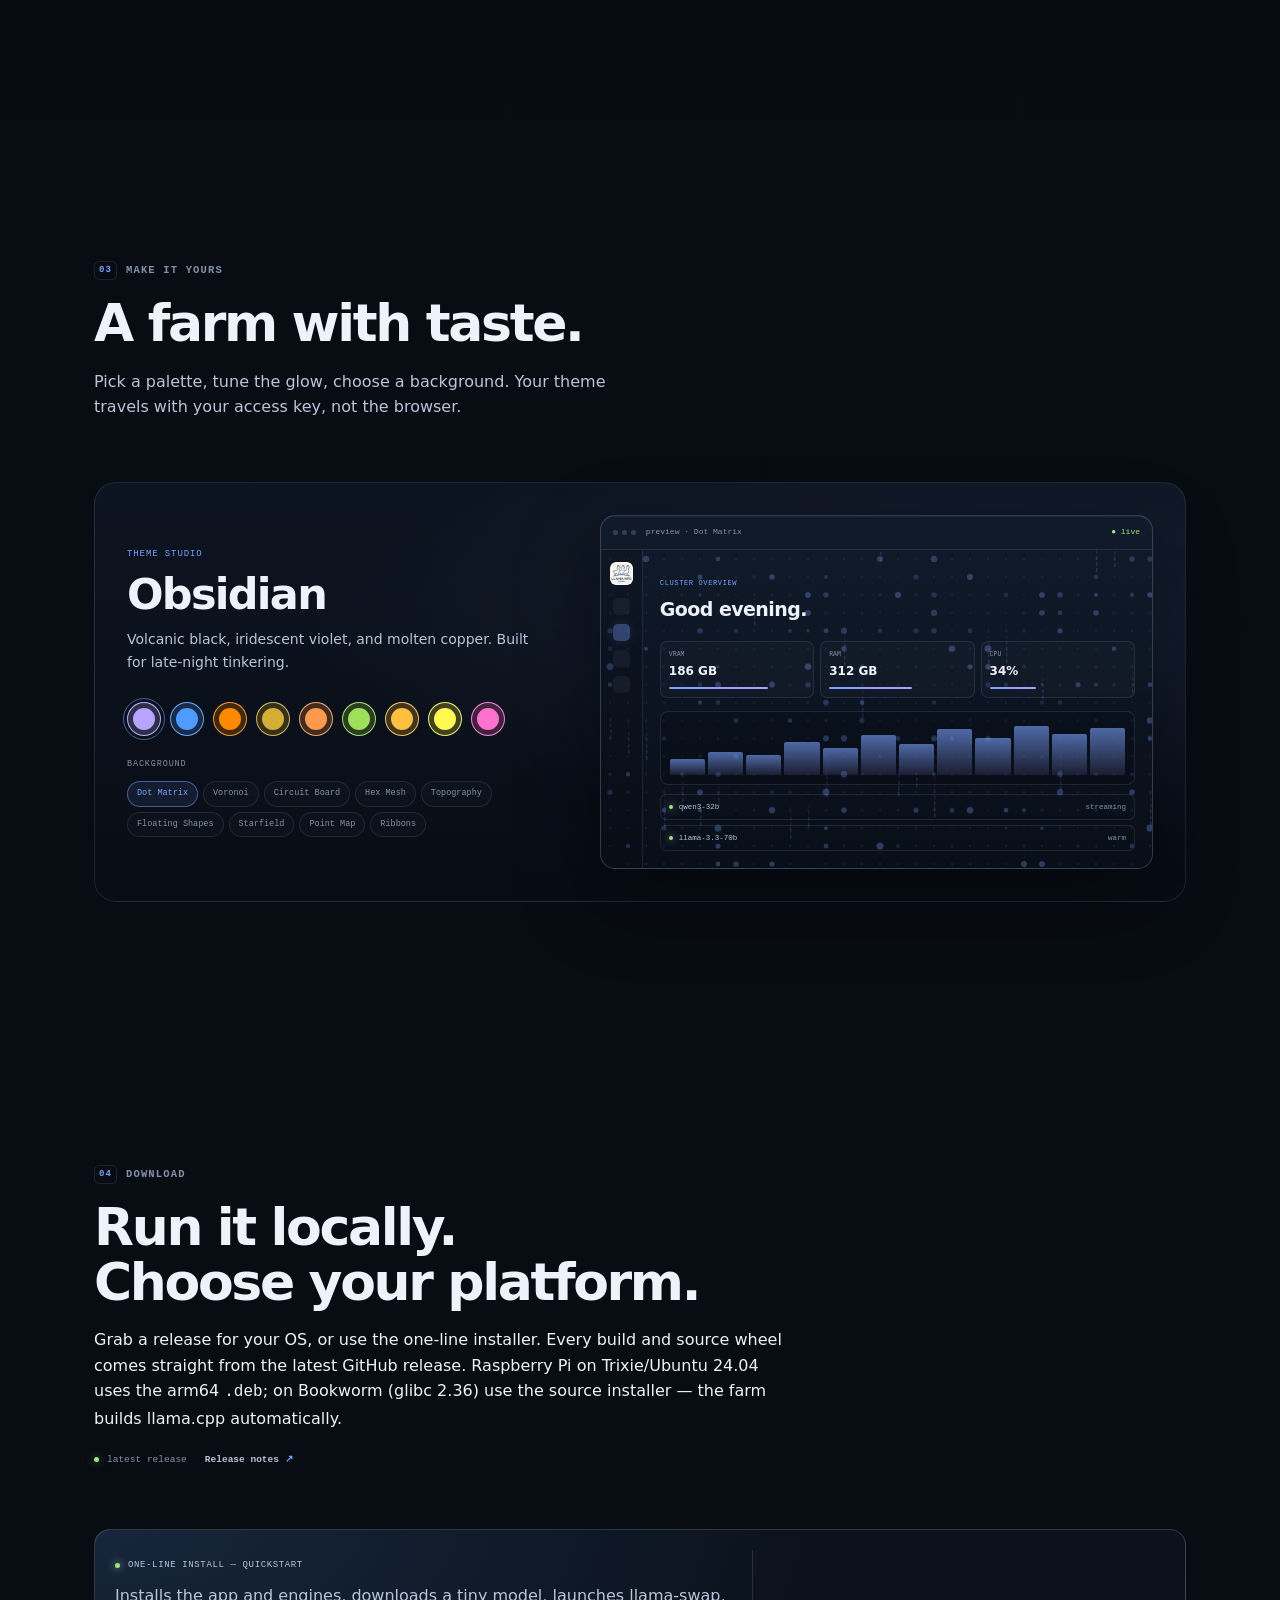
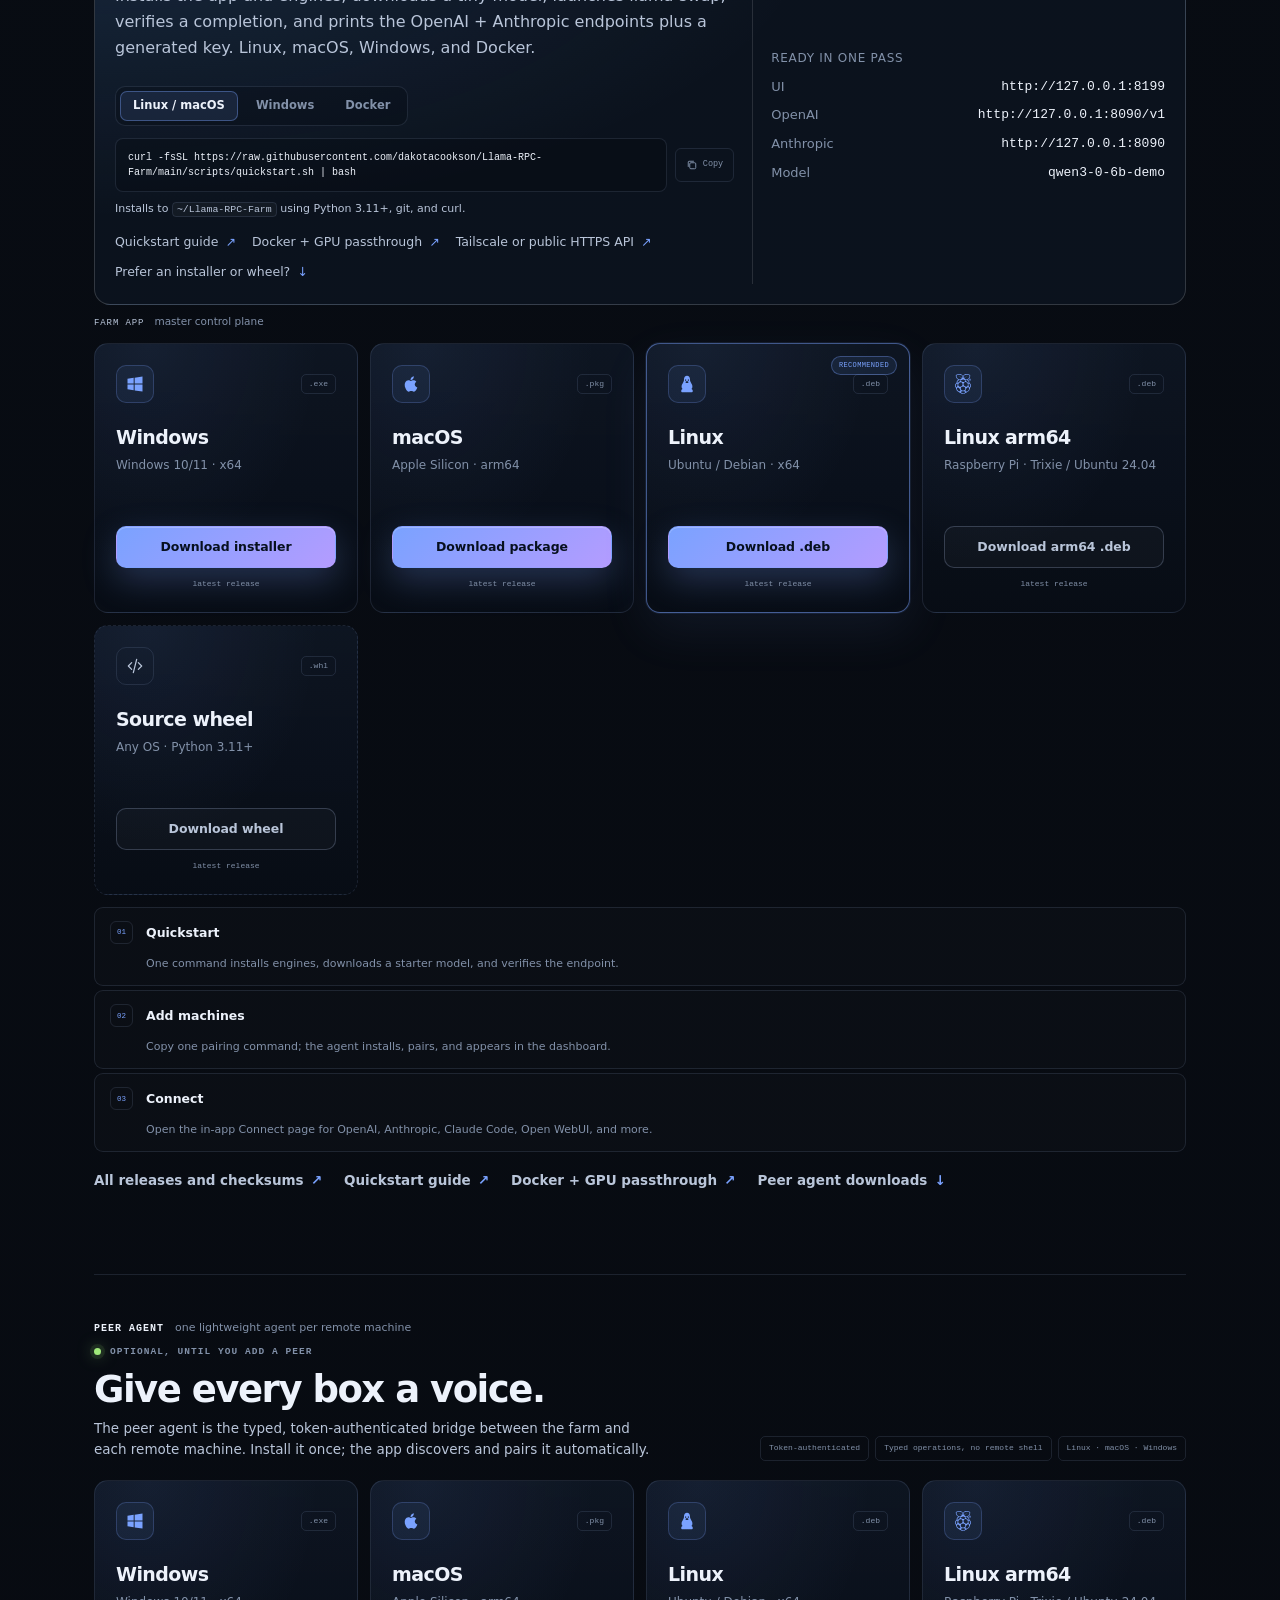
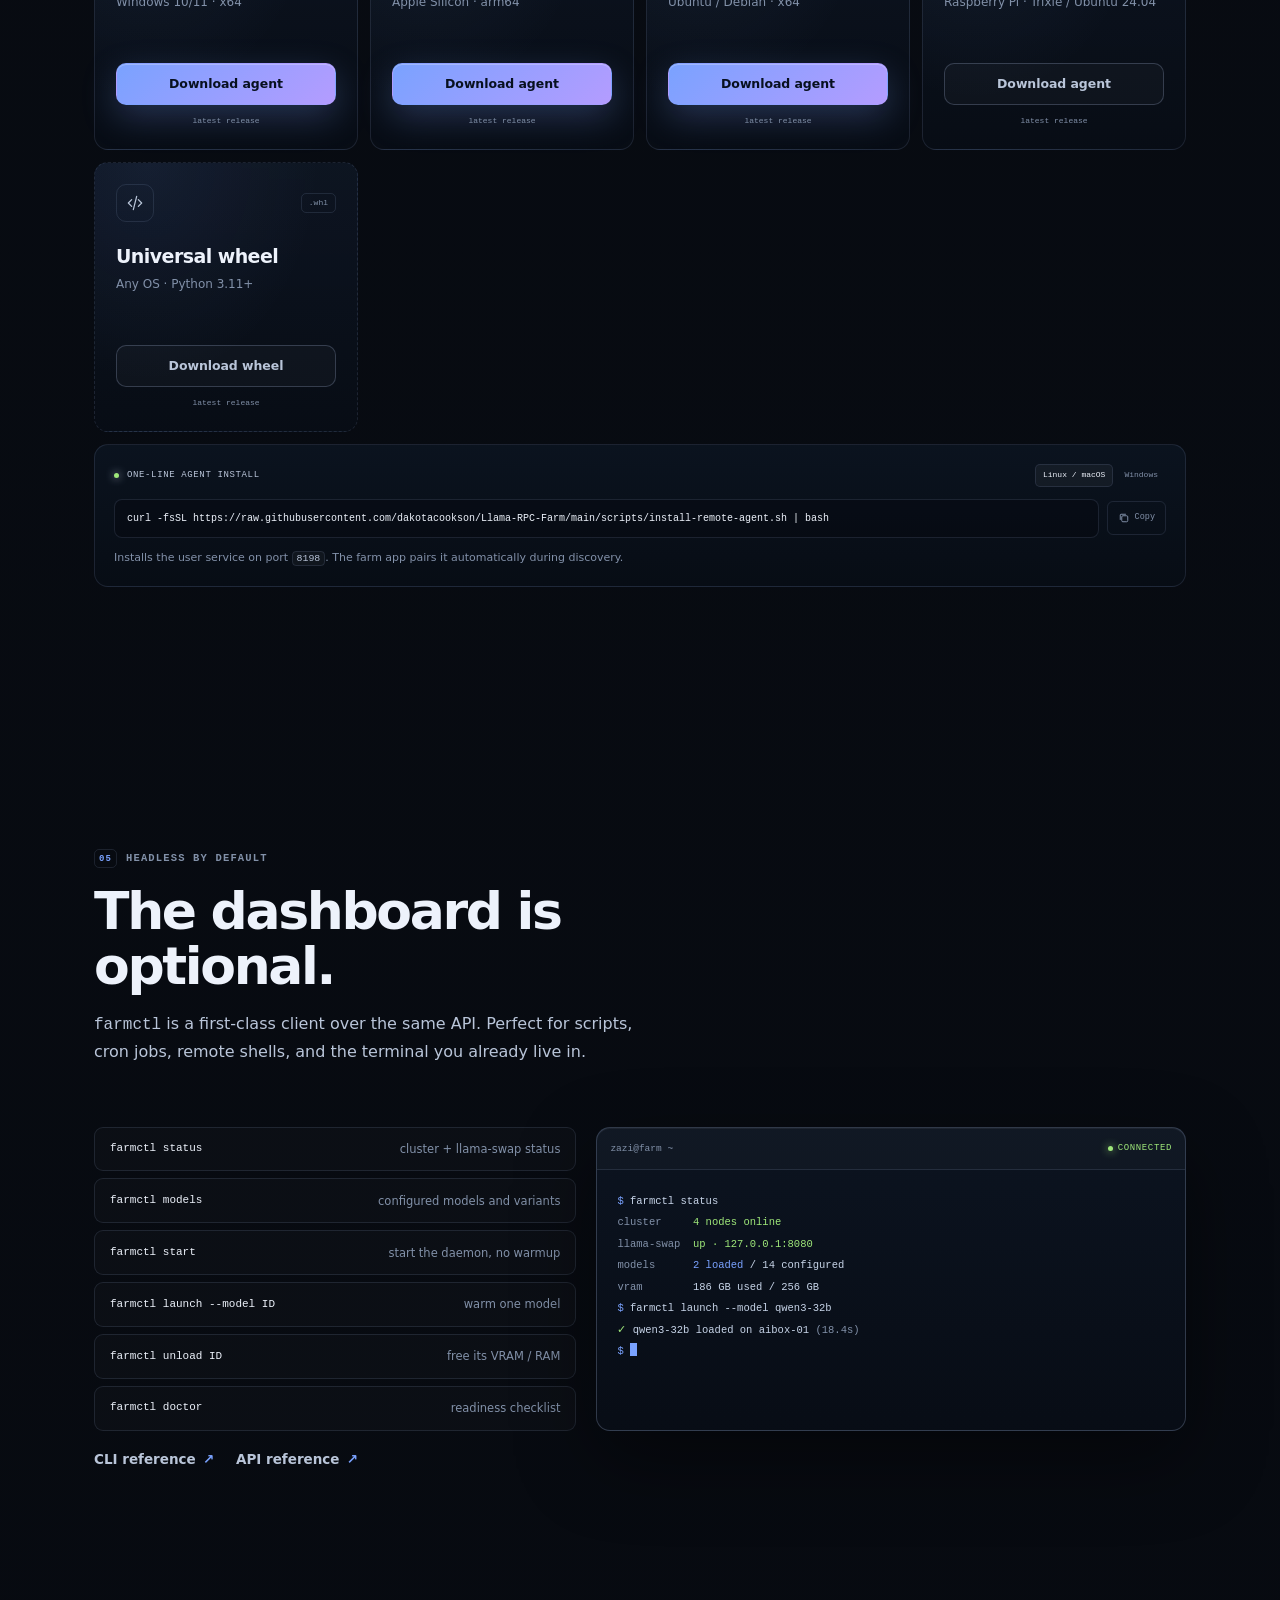
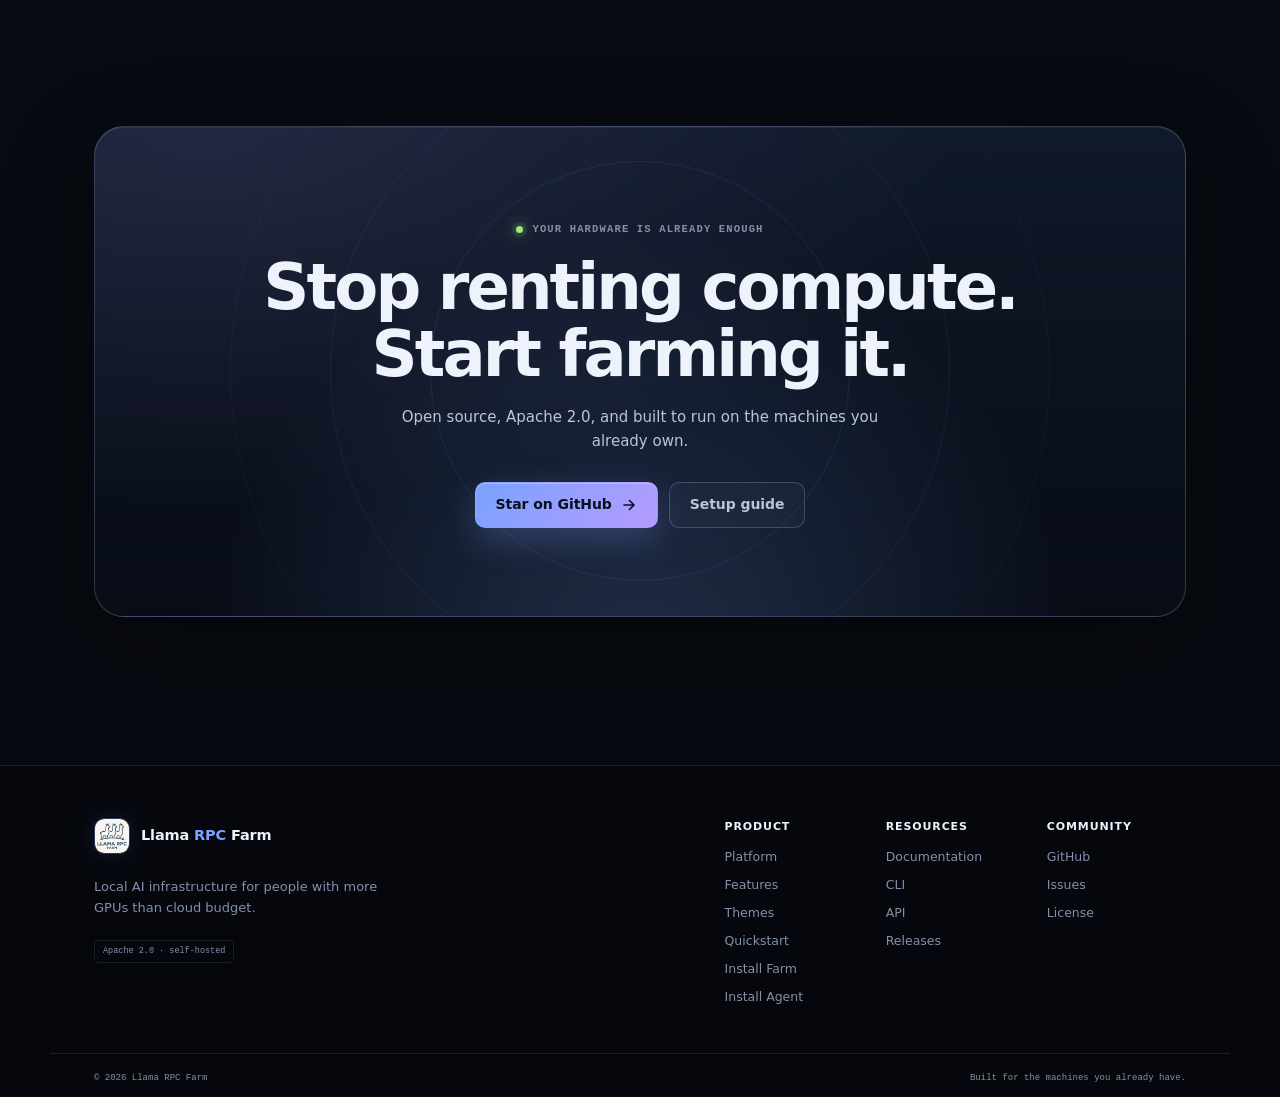
==== commit 40d4e264: "docs(site): mention per-key request limits Add daily/weekly/monthly request limits to the access fea" ====
--- a/index.html
+++ b/index.html
@@ -168,9 +168,9 @@
     <div class="marquee" aria-hidden="true">
       <div class="marquee-track">
         <span>llama.cpp</span><i></i><span>RPC backends</span><i></i><span>llama-swap</span><i></i><span>OpenAI + Anthropic API</span><i></i>
-        <span>Live stats</span><i></i><span>Scoped access keys</span><i></i><span>Cross-platform</span><i></i><span>Dot matrix</span><i></i>
+        <span>Live stats</span><i></i><span>Scoped access keys + limits</span><i></i><span>Cross-platform</span><i></i><span>Dot matrix</span><i></i>
         <span>llama.cpp</span><i></i><span>RPC backends</span><i></i><span>llama-swap</span><i></i><span>OpenAI + Anthropic API</span><i></i>
-        <span>Live stats</span><i></i><span>Scoped access keys</span><i></i><span>Cross-platform</span><i></i><span>Dot matrix</span><i></i>
+        <span>Live stats</span><i></i><span>Scoped access keys + limits</span><i></i><span>Cross-platform</span><i></i><span>Dot matrix</span><i></i>
       </div>
     </div>
 
@@ -266,7 +266,7 @@
             <svg viewBox="0 0 24 24" aria-hidden="true"><path fill="none" stroke="currentColor" stroke-width="1.5" stroke-linecap="round" d="M12 3l7 3v5c0 5-3 8-7 10-4-2-7-5-7-10V6l7-3Z"/><path fill="none" stroke="currentColor" stroke-width="1.5" stroke-linecap="round" d="m9 12 2 2 4-5"/></svg>
           </div>
           <h3>Access that follows the user</h3>
-          <p>Scoped API keys, web logins, per-key model visibility, and per-user themes. The right person sees the right models — and their own dashboard.</p>
+          <p>Scoped API keys, web logins, per-key model visibility, optional daily/weekly/monthly request limits, and per-user themes. The right person sees the right models — and their own dashboard.</p>
         </article>
 
         <article class="feature feature-wide feature-visual reveal">
--- a/styles.css
+++ b/styles.css
@@ -1399,3 +1399,48 @@
   display: flex; flex-wrap: wrap; gap: 12px 18px;
   margin: 10px 0 6px;
 }
+
+/* Universal quickstart tabs/buttons */
+.quickstart-tabs {
+  display: inline-flex;
+  gap: 5px;
+  margin: 12px 0 12px;
+  padding: 4px;
+  border: 1px solid var(--line);
+  border-radius: 10px;
+  background: rgba(0, 0, 0, .18);
+}
+.quickstart-tabs .quickstart-tab {
+  display: inline-flex;
+  align-items: center;
+  justify-content: center;
+  min-height: 30px;
+  padding: 0 12px;
+  border: 1px solid transparent;
+  border-radius: 7px;
+  background: transparent;
+  color: var(--muted);
+  font-family: var(--sans, inherit);
+  font-size: 11.5px;
+  font-weight: 600;
+  line-height: 1;
+  cursor: pointer;
+  transition: color .15s, border-color .15s, background .15s;
+}
+.quickstart-tabs .quickstart-tab:hover {
+  color: var(--text);
+  background: rgba(255, 255, 255, .04);
+}
+.quickstart-tabs .quickstart-tab.active {
+  color: var(--text);
+  border-color: rgba(var(--accent-rgb), .38);
+  background: rgba(var(--accent-rgb), .12);
+}
+.quickstart-tabs .quickstart-tab:focus-visible {
+  outline: 2px solid rgba(var(--accent-rgb), .65);
+  outline-offset: 2px;
+}
+.quickstart-links { gap: 8px 16px; }
+.quickstart-links .text-link { font-size: 12.5px; font-weight: 500; }
+#quickstart, #install-downloads { scroll-margin-top: 110px; }
+.quickstart-copy > .text-link { font-size: 12.5px; font-weight: 500; }
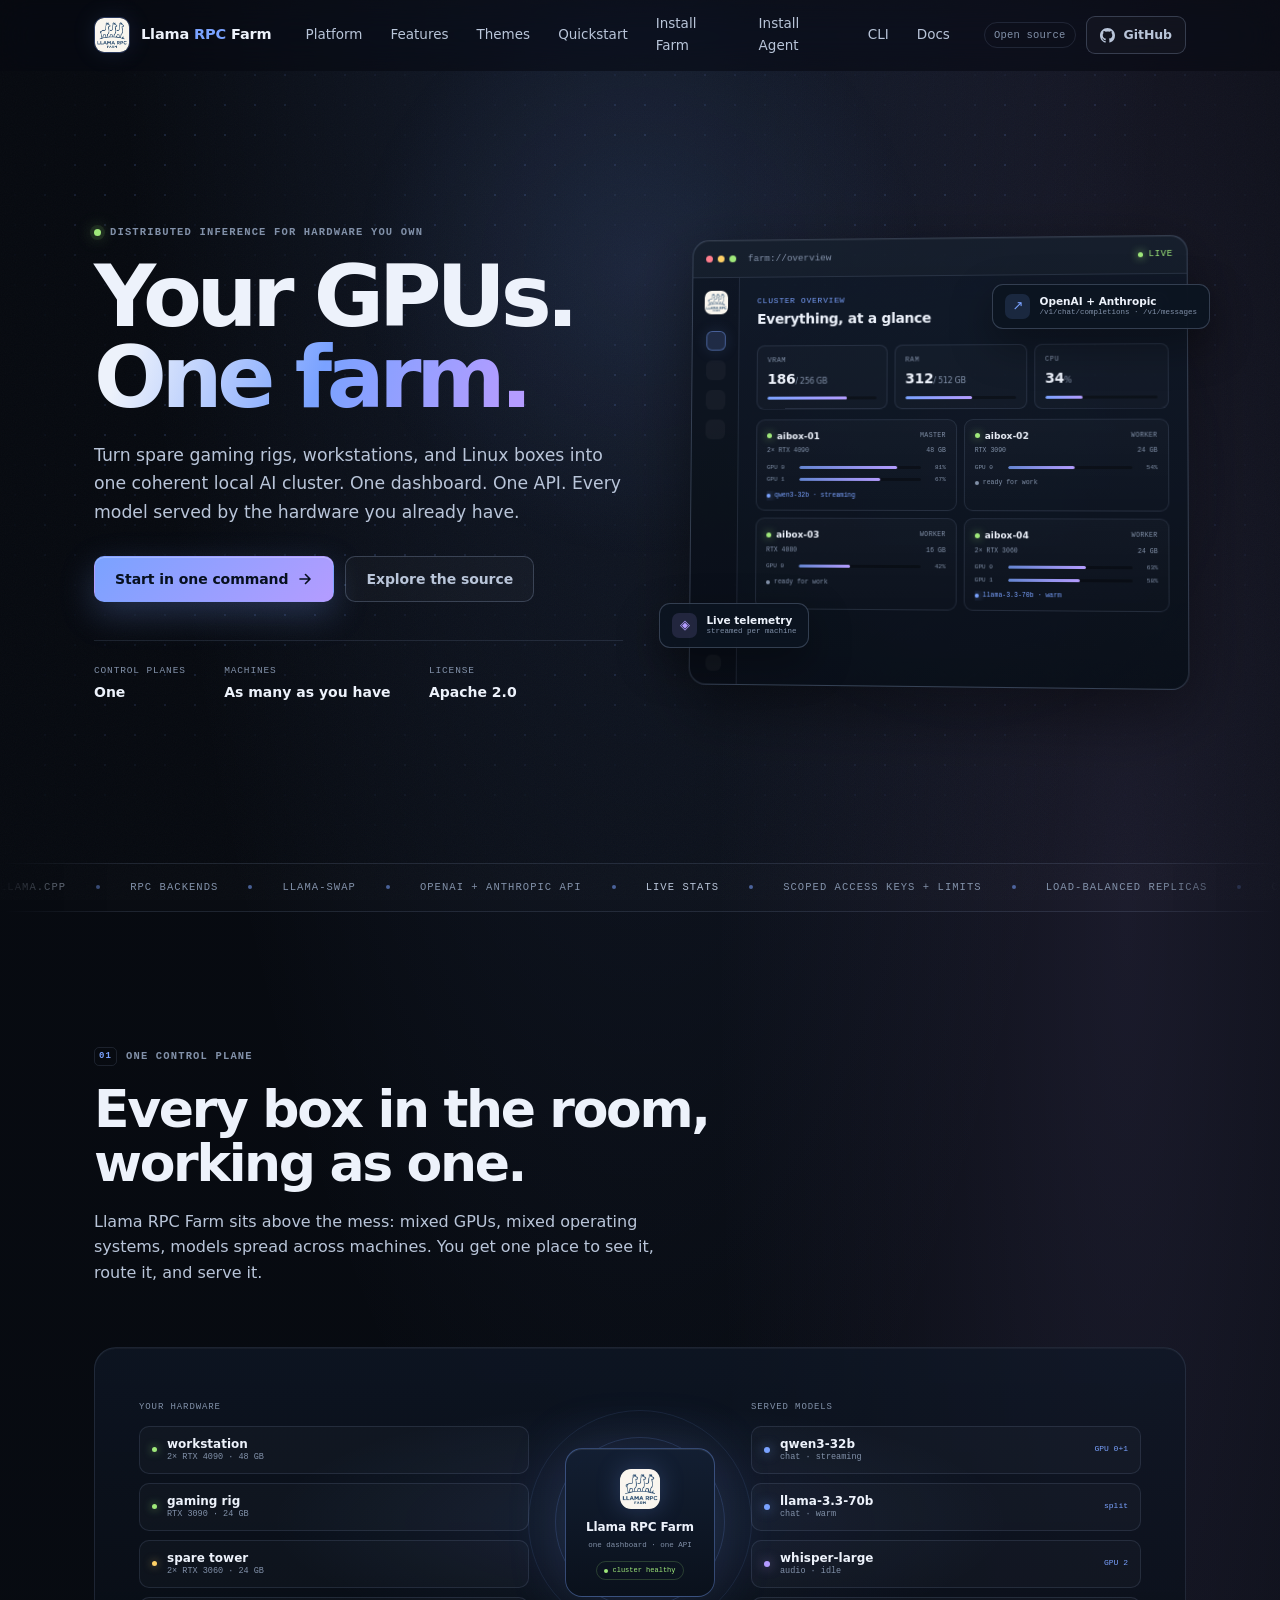
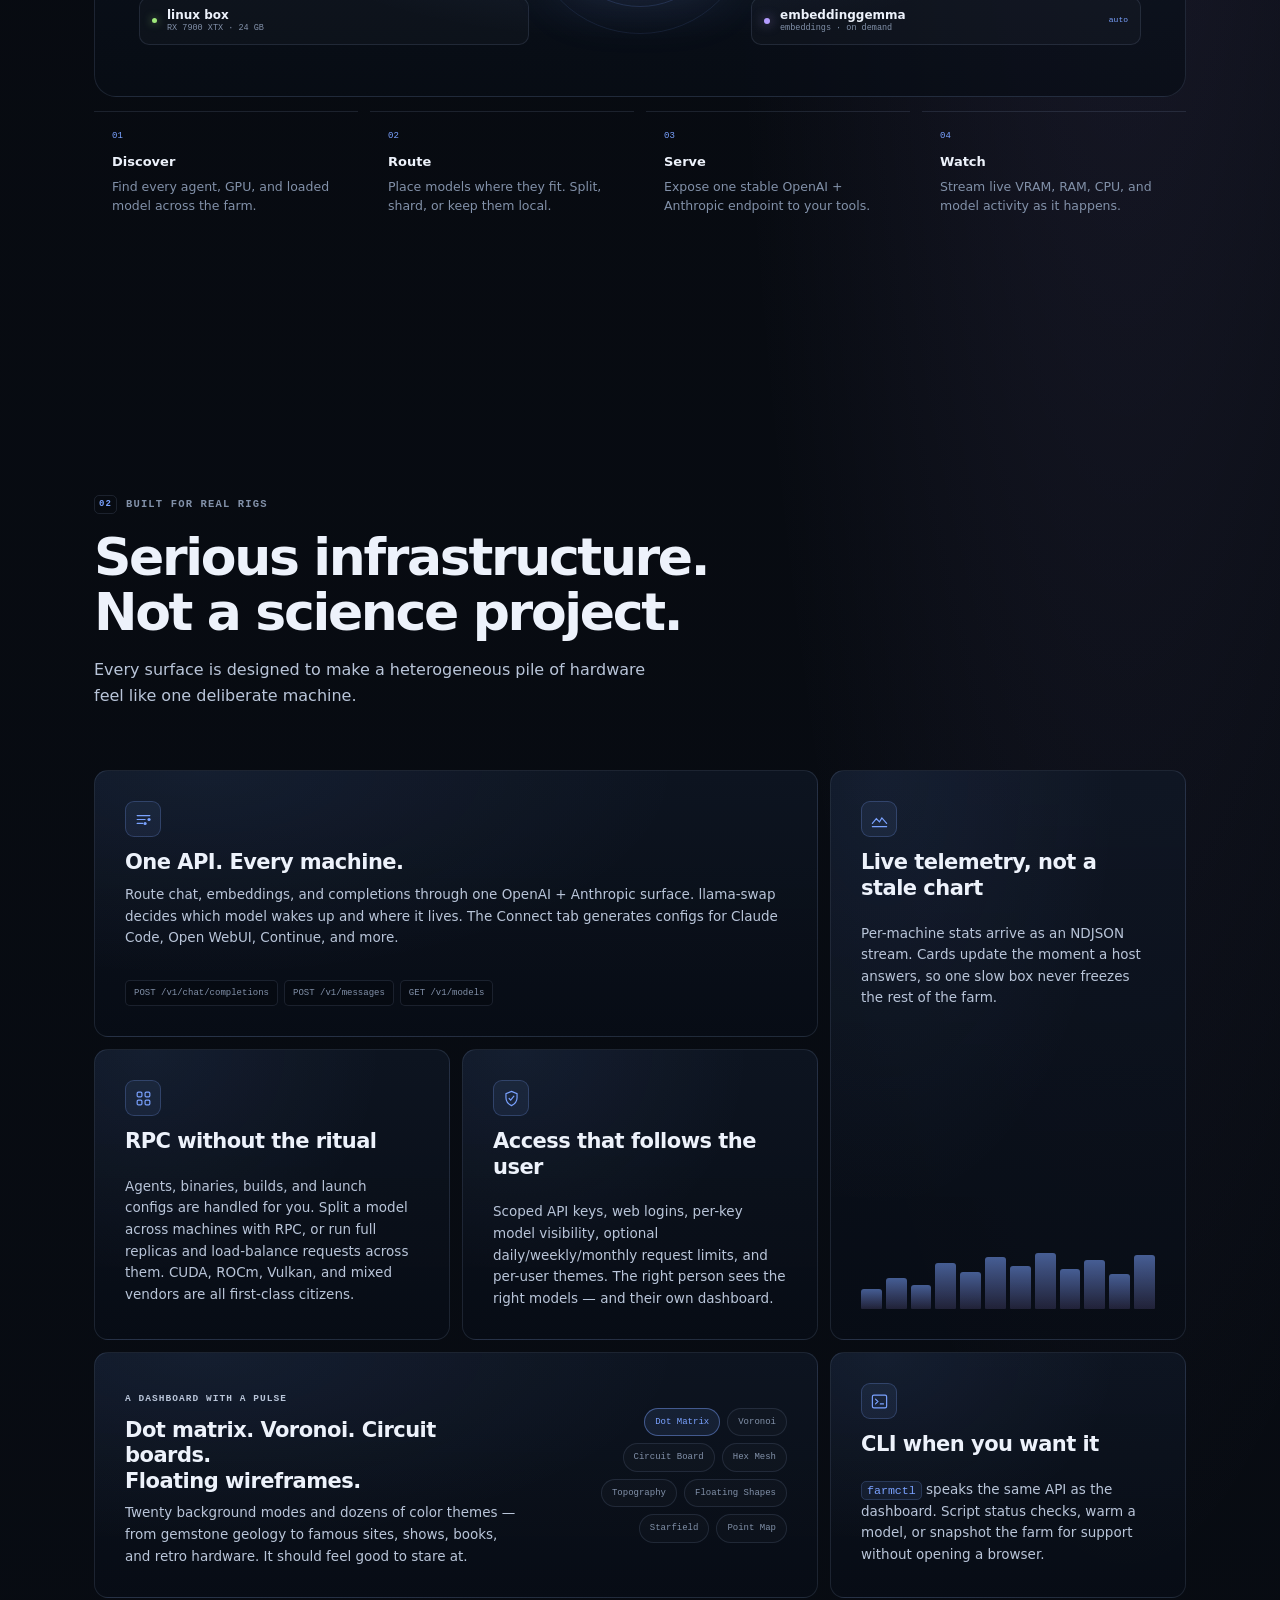
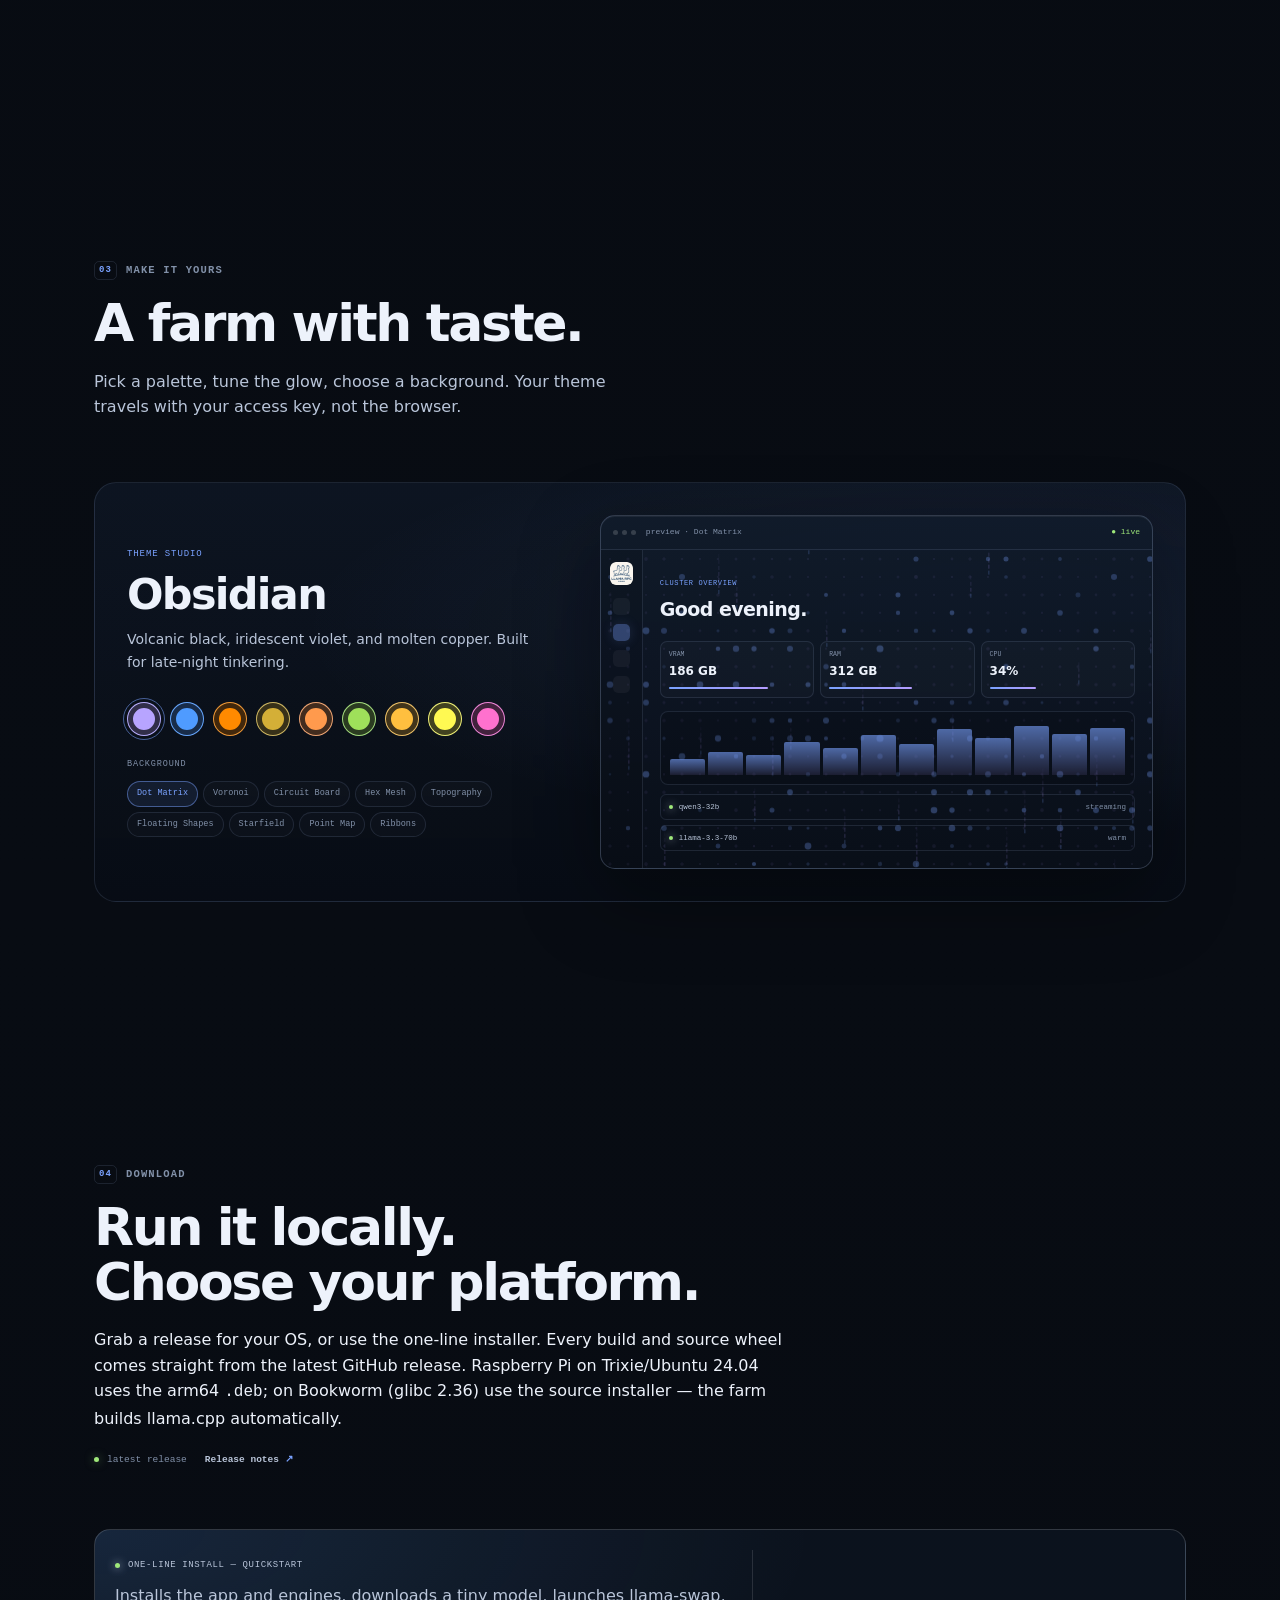
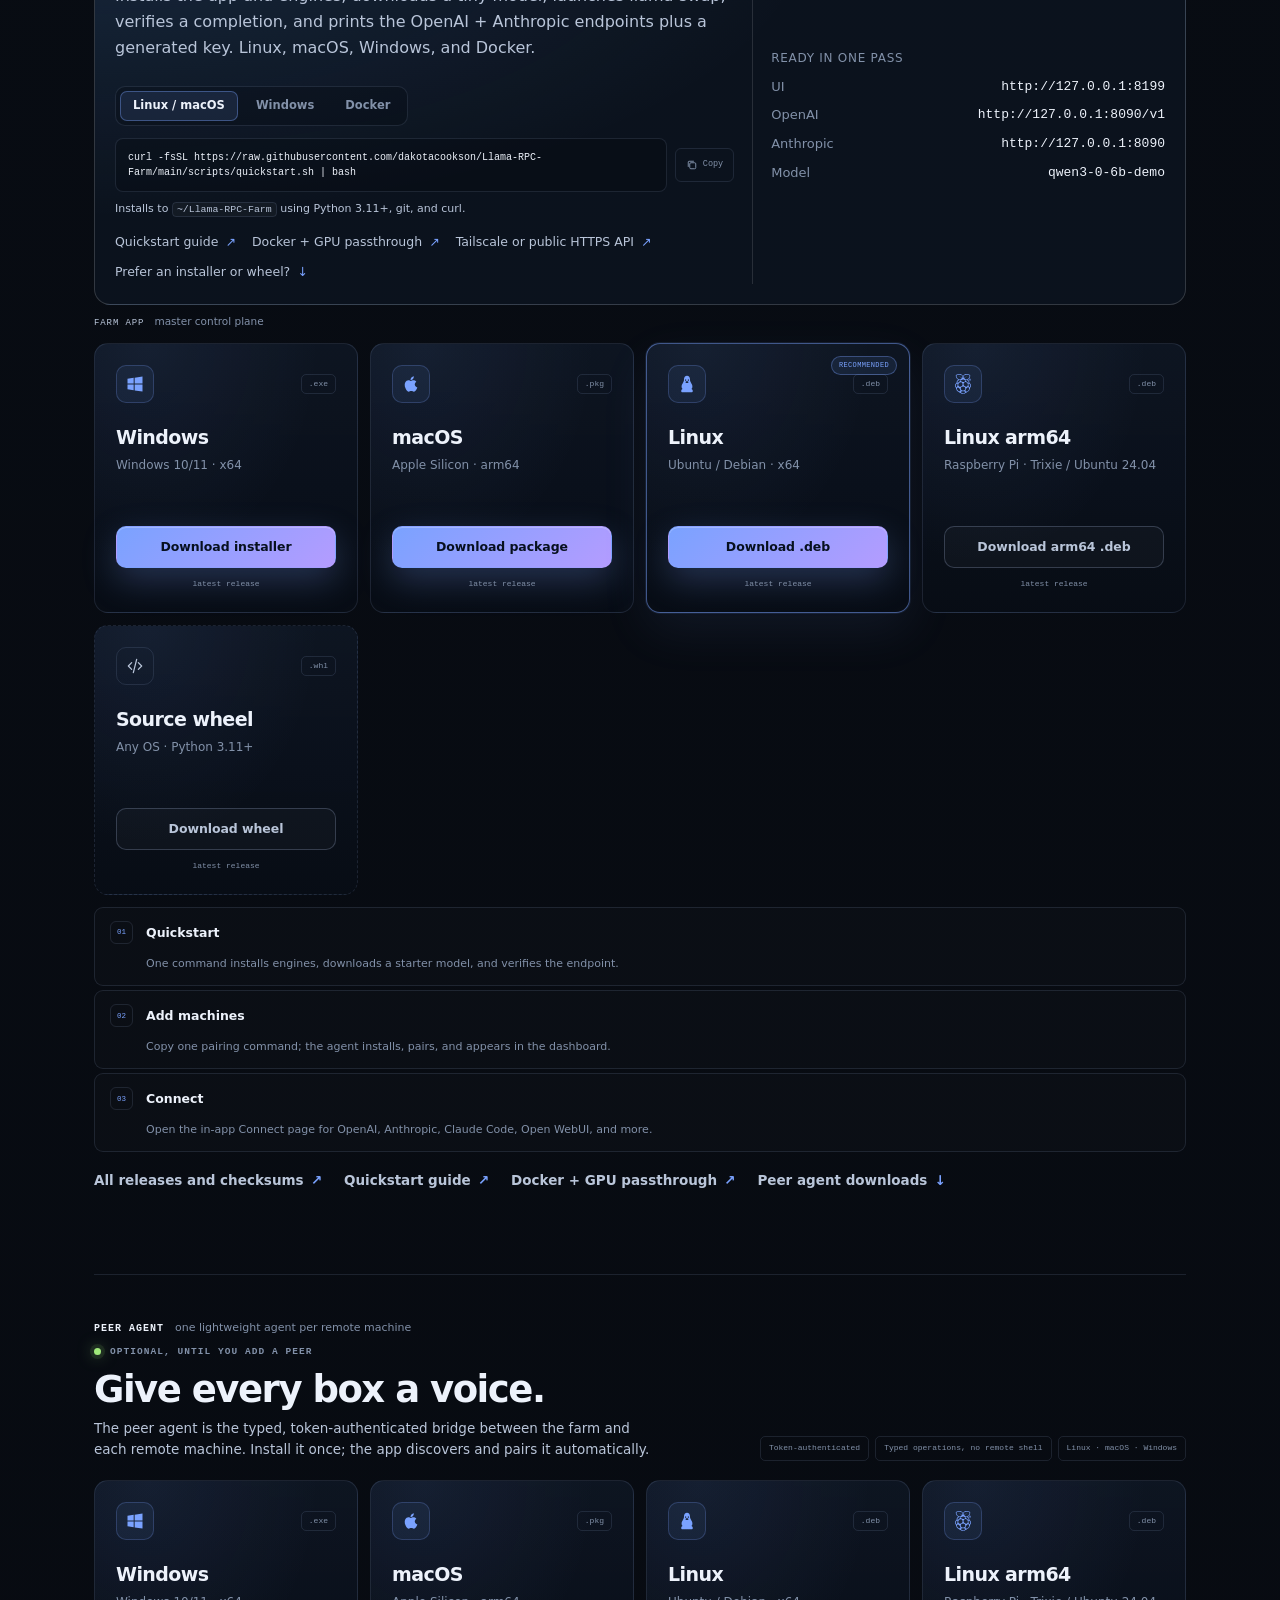
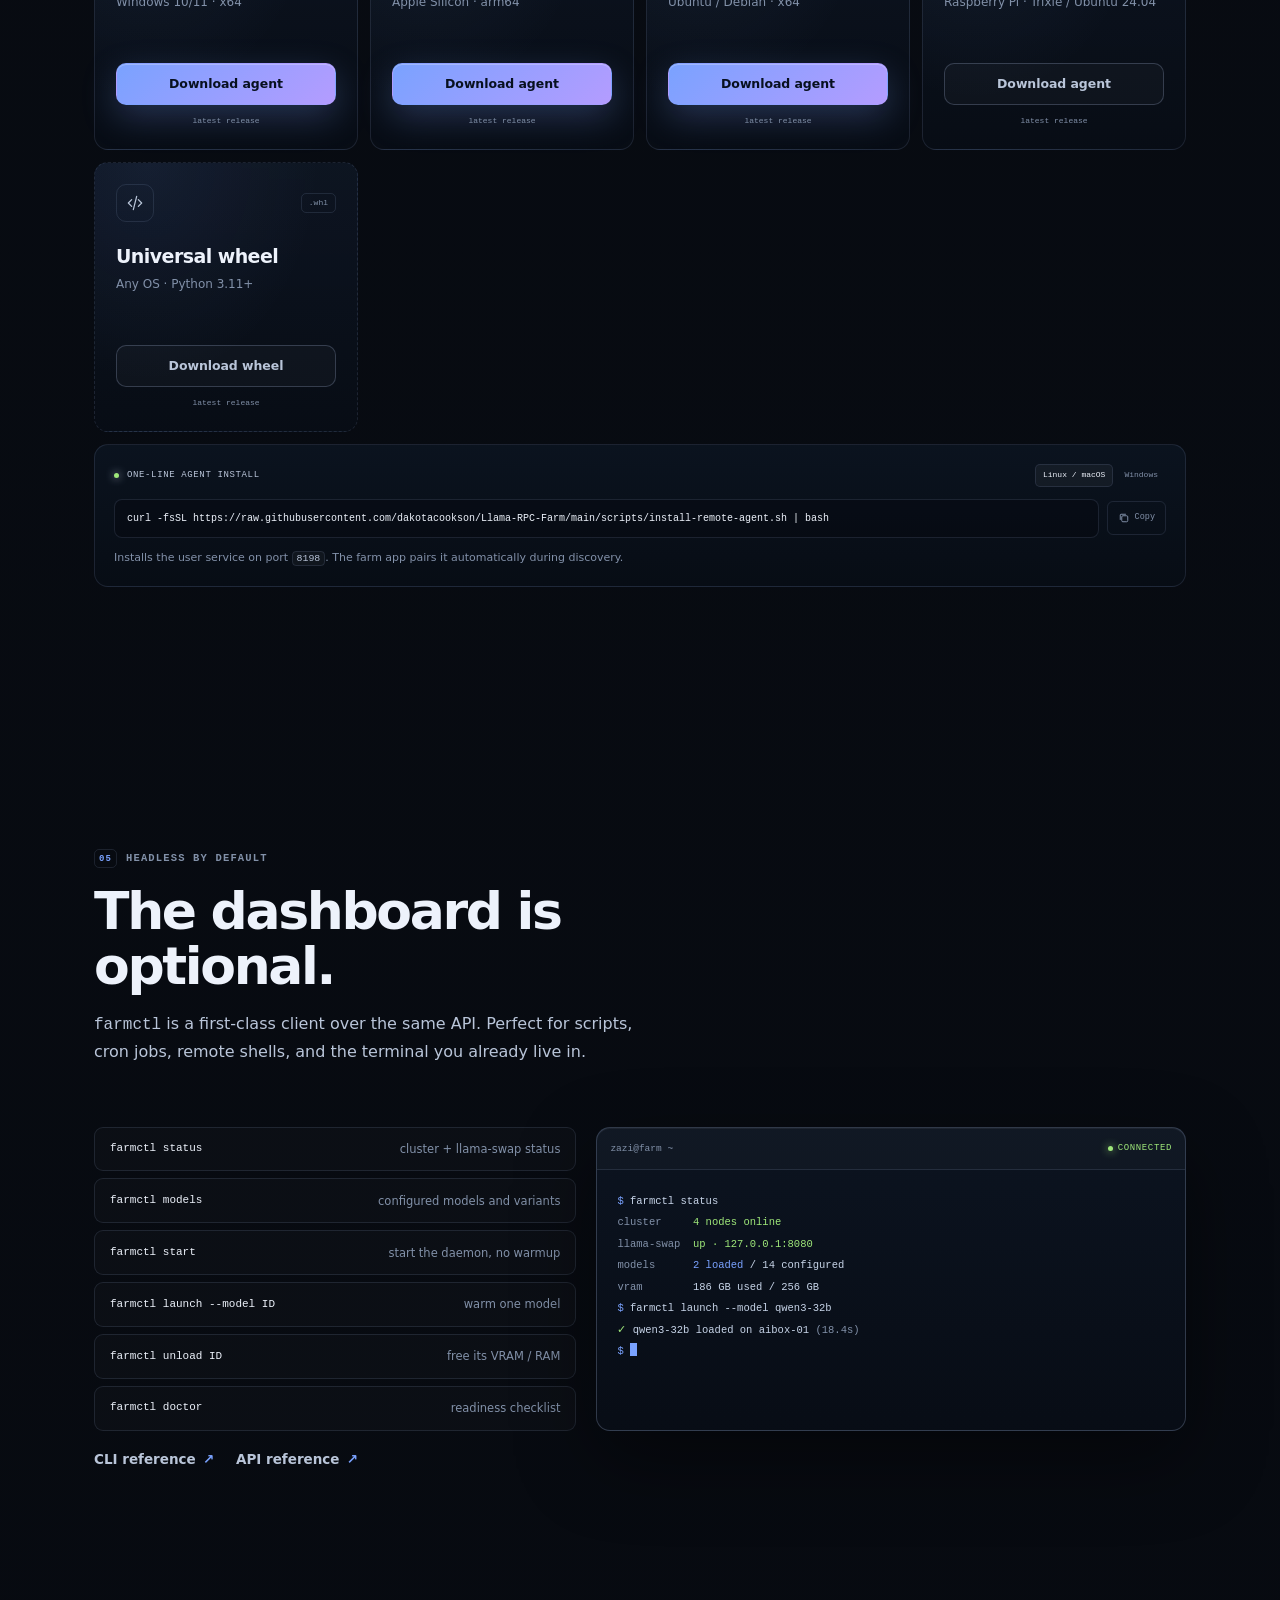
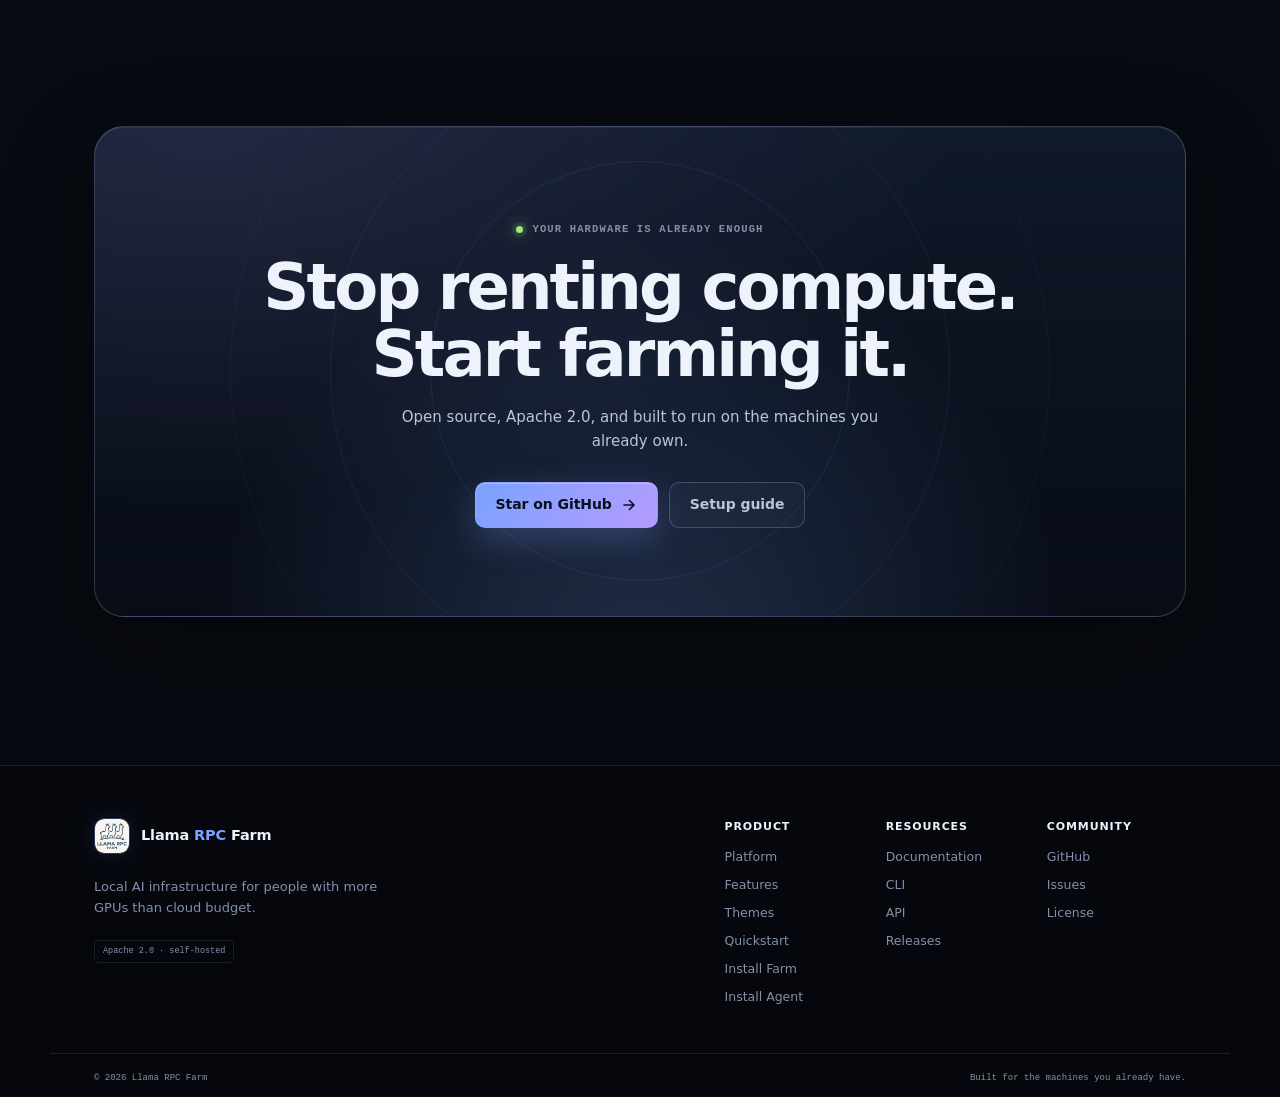
==== commit 1cf82136: "docs(site): mention load-balanced full replicas Highlight split-vs-replica modes and load-balanced s" ====
--- a/index.html
+++ b/index.html
@@ -168,9 +168,9 @@
     <div class="marquee" aria-hidden="true">
       <div class="marquee-track">
         <span>llama.cpp</span><i></i><span>RPC backends</span><i></i><span>llama-swap</span><i></i><span>OpenAI + Anthropic API</span><i></i>
-        <span>Live stats</span><i></i><span>Scoped access keys + limits</span><i></i><span>Cross-platform</span><i></i><span>Dot matrix</span><i></i>
+        <span>Live stats</span><i></i><span>Scoped access keys + limits</span><i></i><span>Load-balanced replicas</span><i></i><span>Cross-platform</span><i></i><span>Dot matrix</span><i></i>
         <span>llama.cpp</span><i></i><span>RPC backends</span><i></i><span>llama-swap</span><i></i><span>OpenAI + Anthropic API</span><i></i>
-        <span>Live stats</span><i></i><span>Scoped access keys + limits</span><i></i><span>Cross-platform</span><i></i><span>Dot matrix</span><i></i>
+        <span>Live stats</span><i></i><span>Scoped access keys + limits</span><i></i><span>Load-balanced replicas</span><i></i><span>Cross-platform</span><i></i><span>Dot matrix</span><i></i>
       </div>
     </div>
 
@@ -258,7 +258,7 @@
             <svg viewBox="0 0 24 24" aria-hidden="true"><rect x="4" y="4" width="6" height="6" rx="1.5" fill="none" stroke="currentColor" stroke-width="1.5"/><rect x="14" y="4" width="6" height="6" rx="1.5" fill="none" stroke="currentColor" stroke-width="1.5"/><rect x="4" y="14" width="6" height="6" rx="1.5" fill="none" stroke="currentColor" stroke-width="1.5"/><rect x="14" y="14" width="6" height="6" rx="1.5" fill="none" stroke="currentColor" stroke-width="1.5"/></svg>
           </div>
           <h3>RPC without the ritual</h3>
-          <p>Agents, binaries, builds, and launch configs are handled for you. CUDA, ROCm, Vulkan, and mixed vendors are all first-class citizens.</p>
+          <p>Agents, binaries, builds, and launch configs are handled for you. Split a model across machines with RPC, or run full replicas and load-balance requests across them. CUDA, ROCm, Vulkan, and mixed vendors are all first-class citizens.</p>
         </article>
 
         <article class="feature reveal">
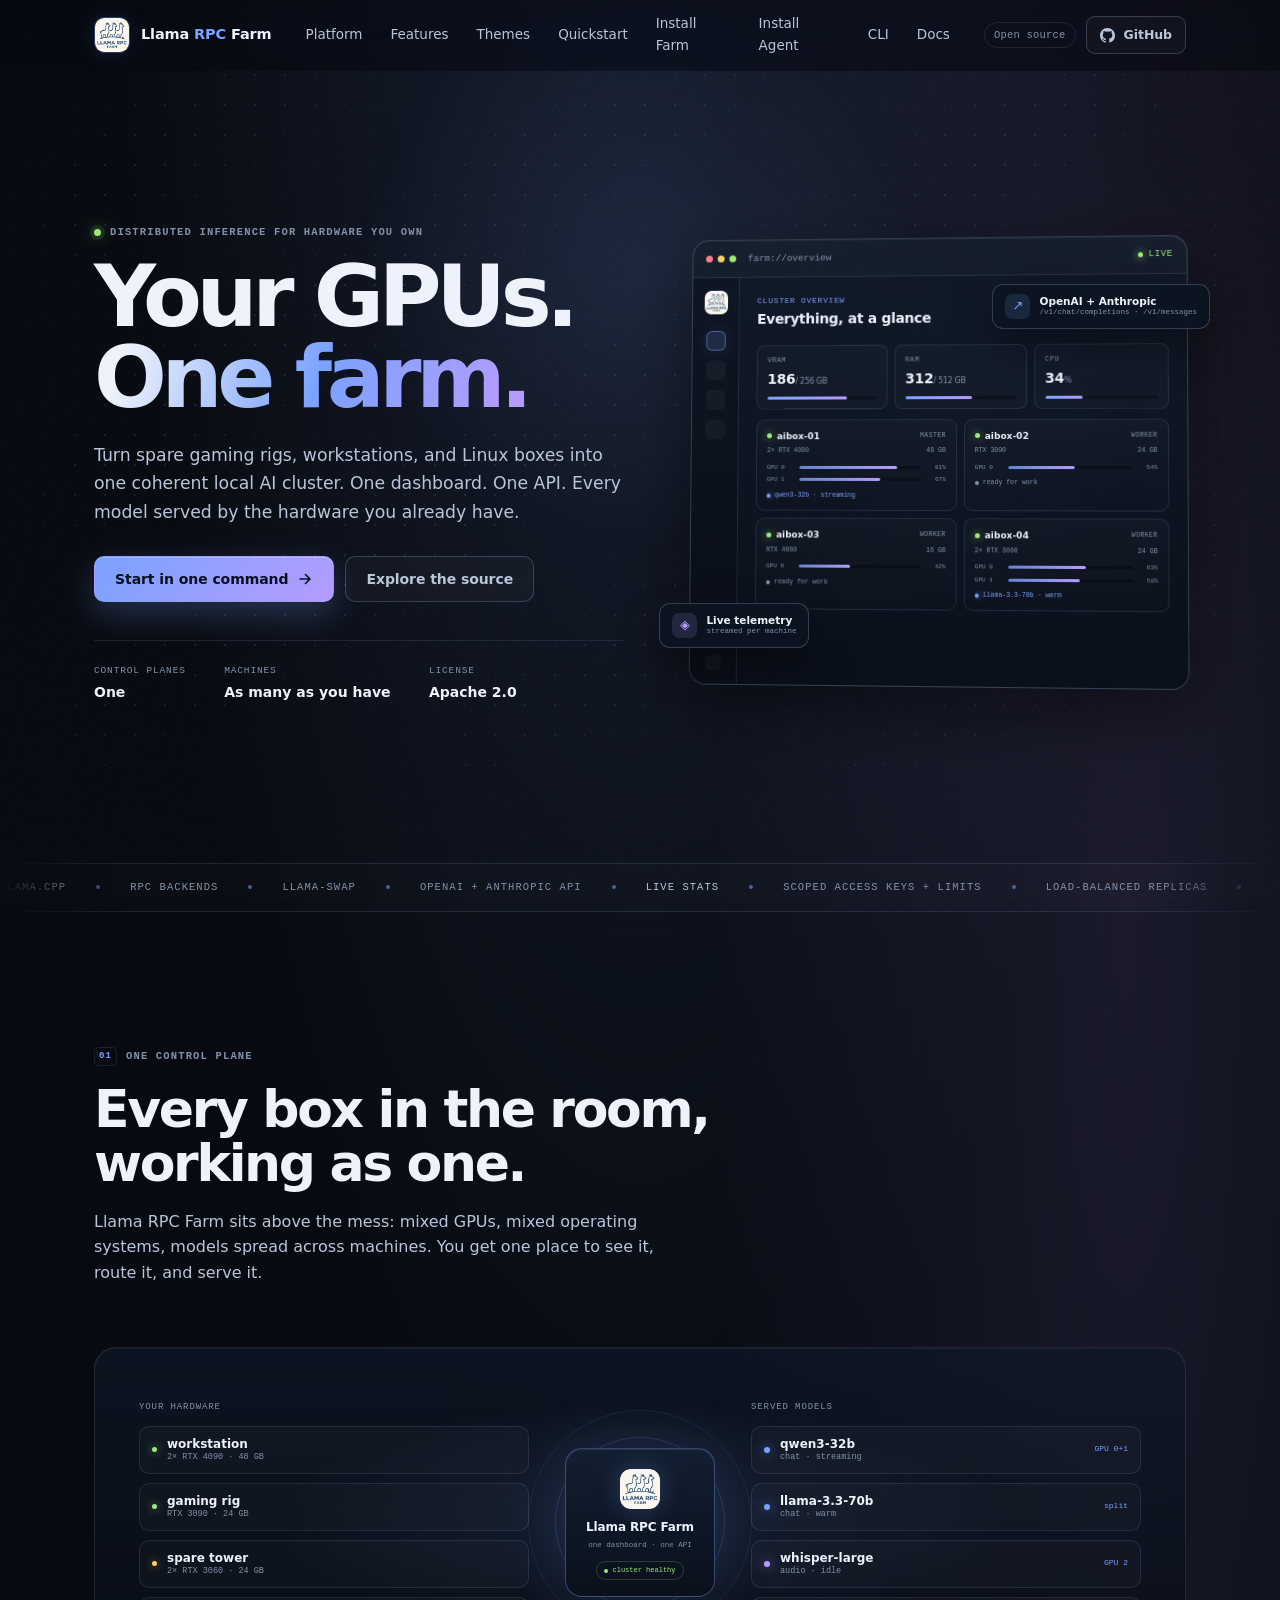
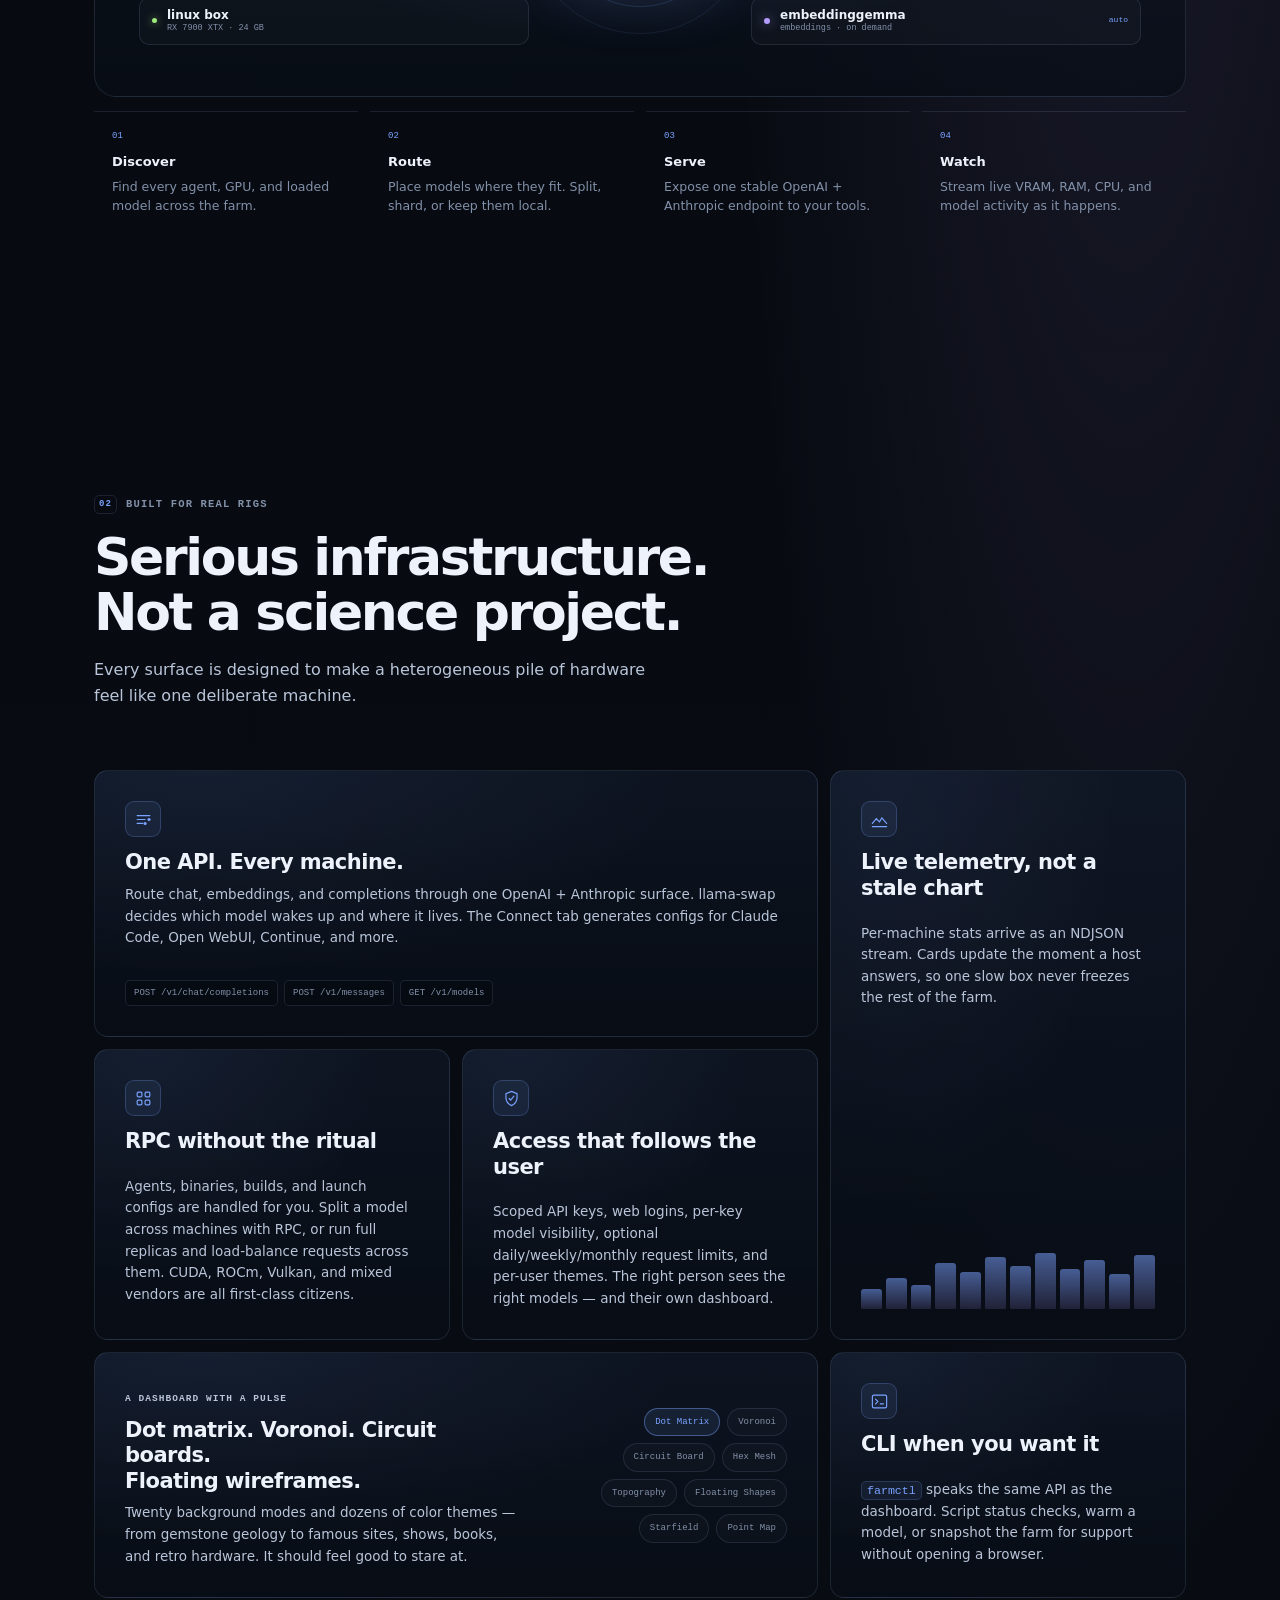
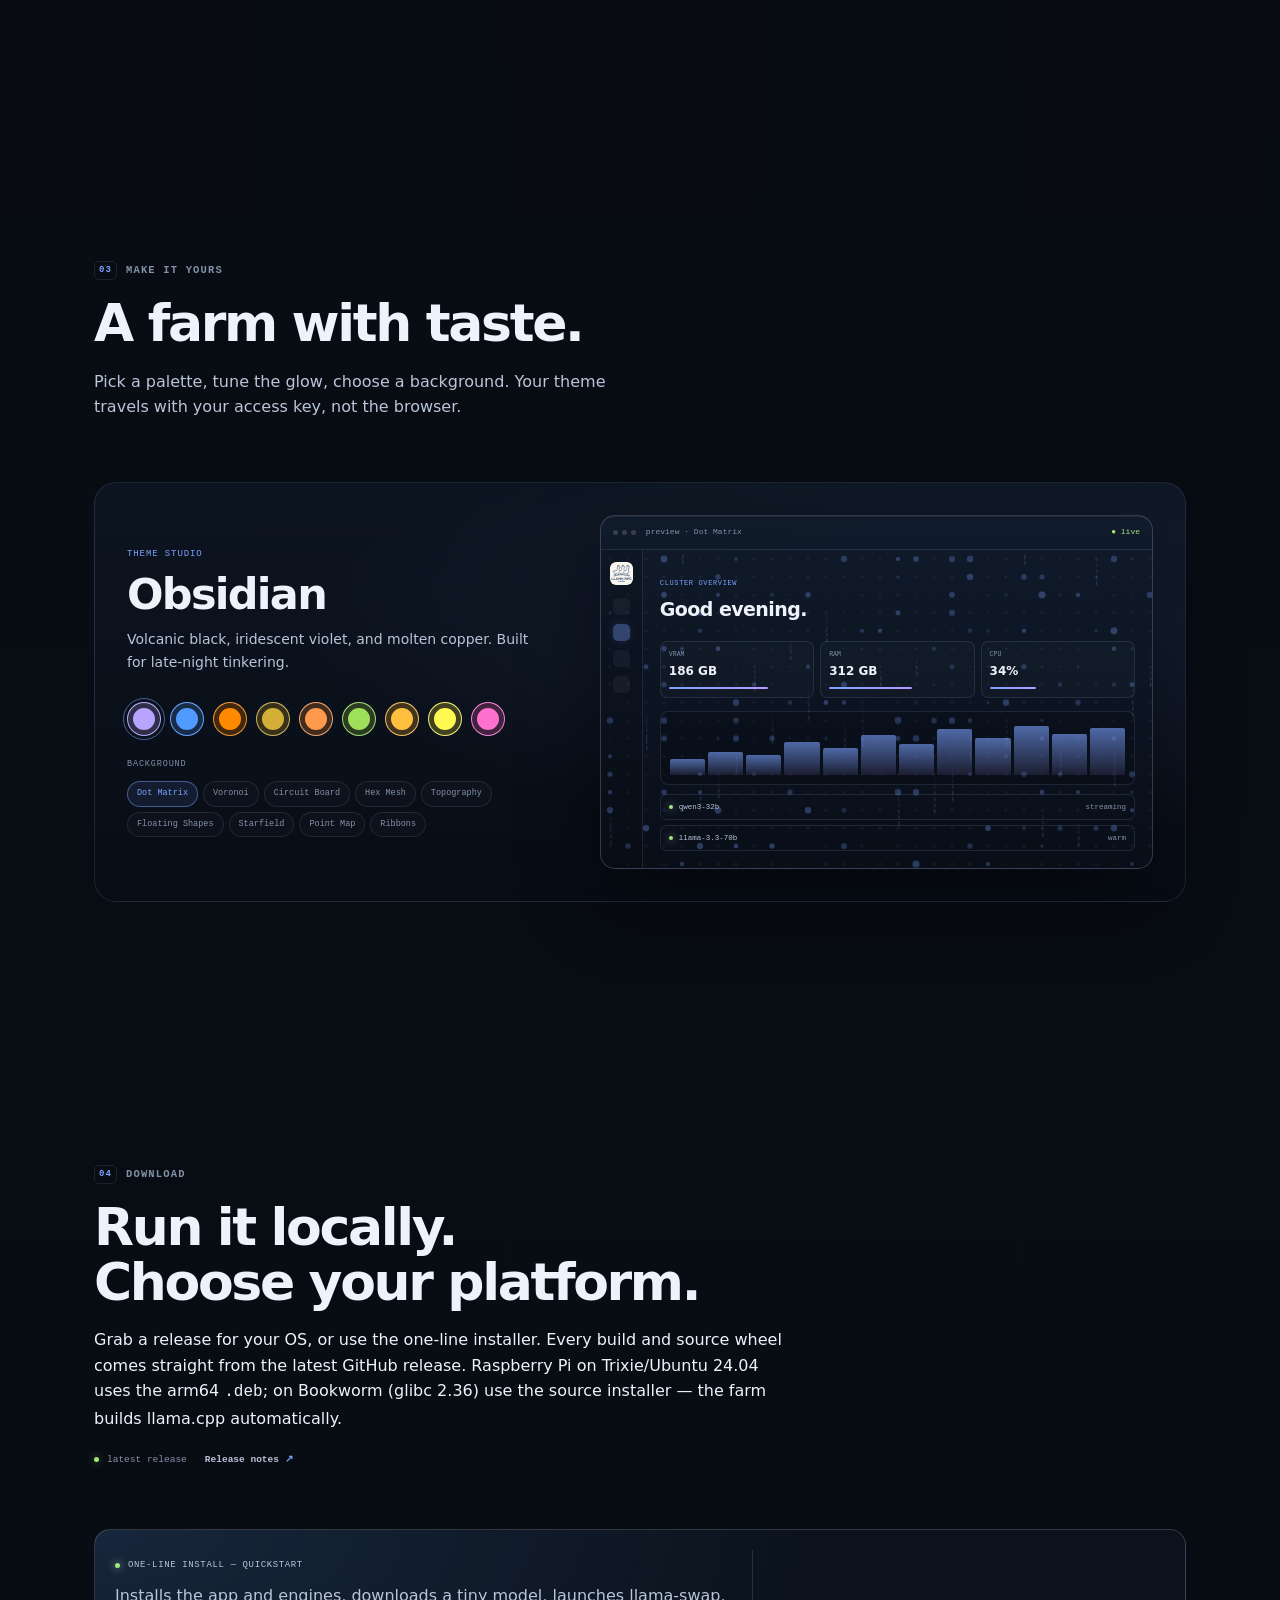
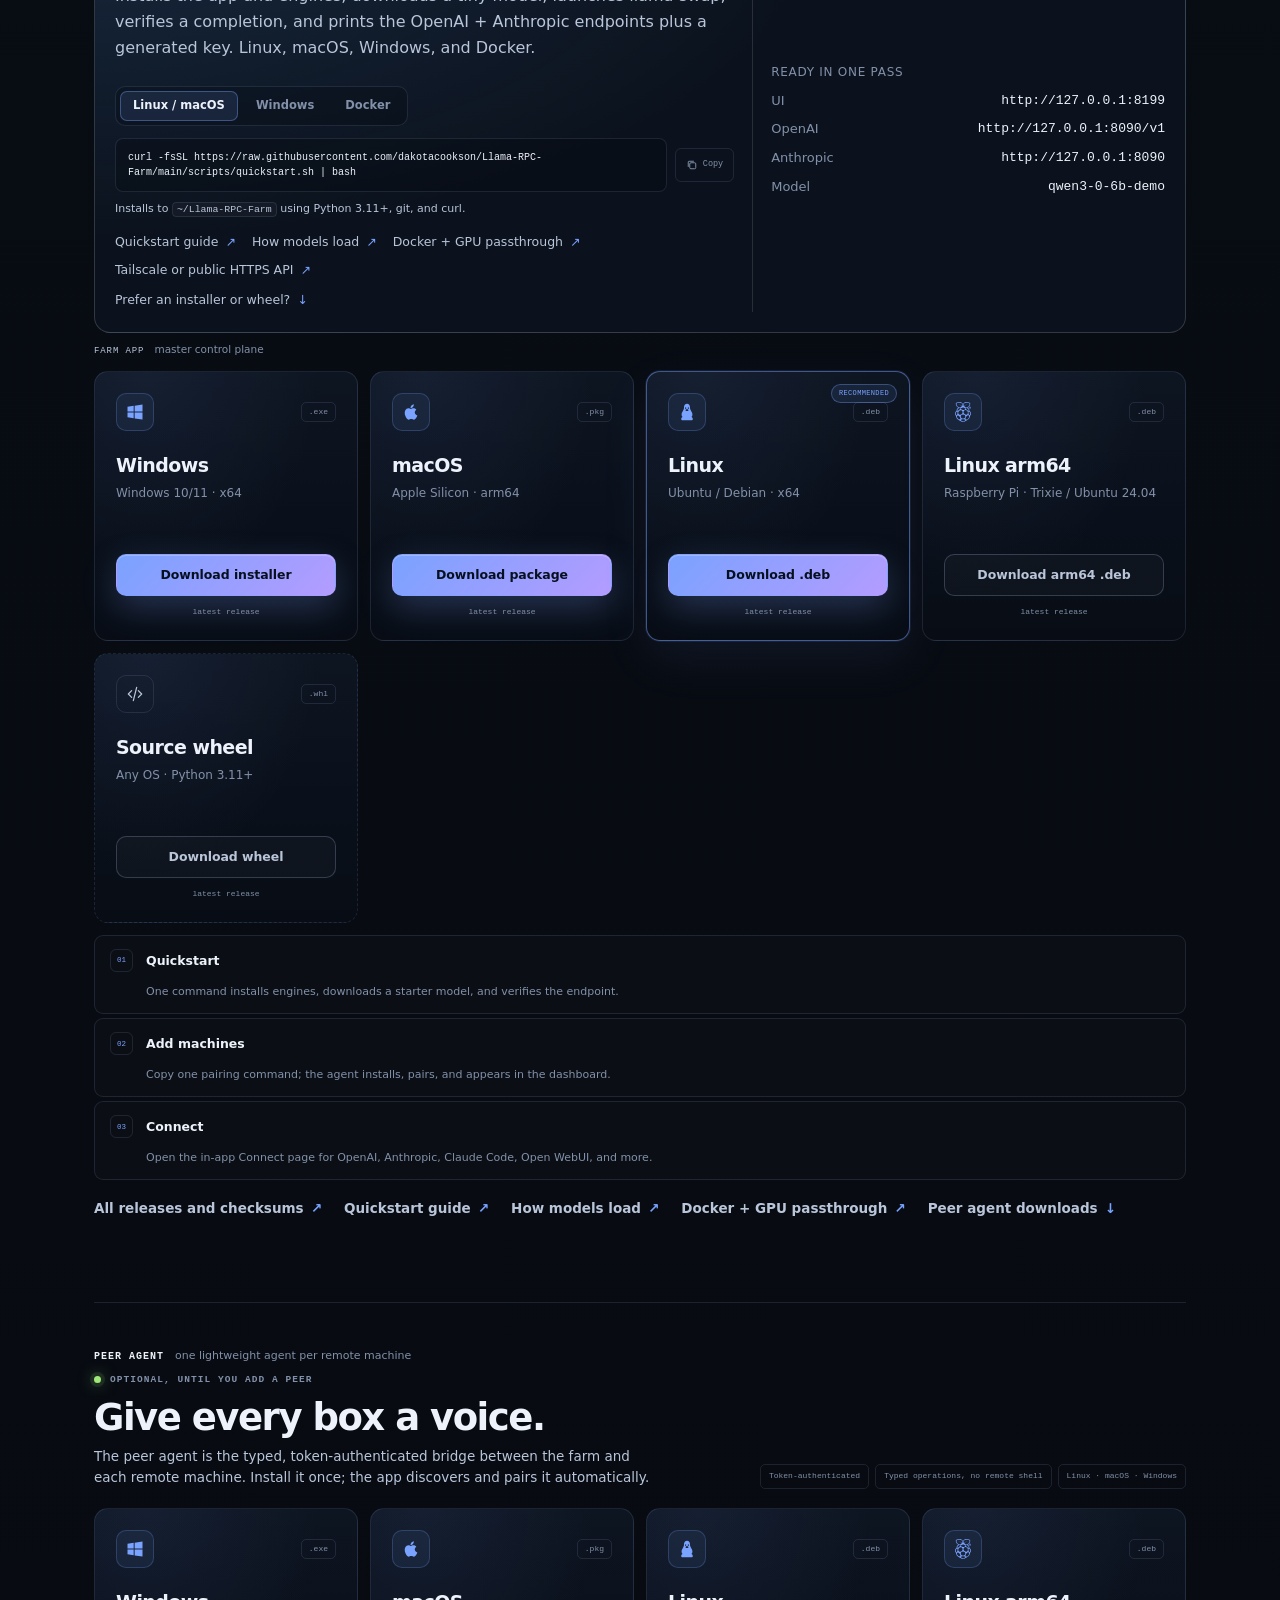
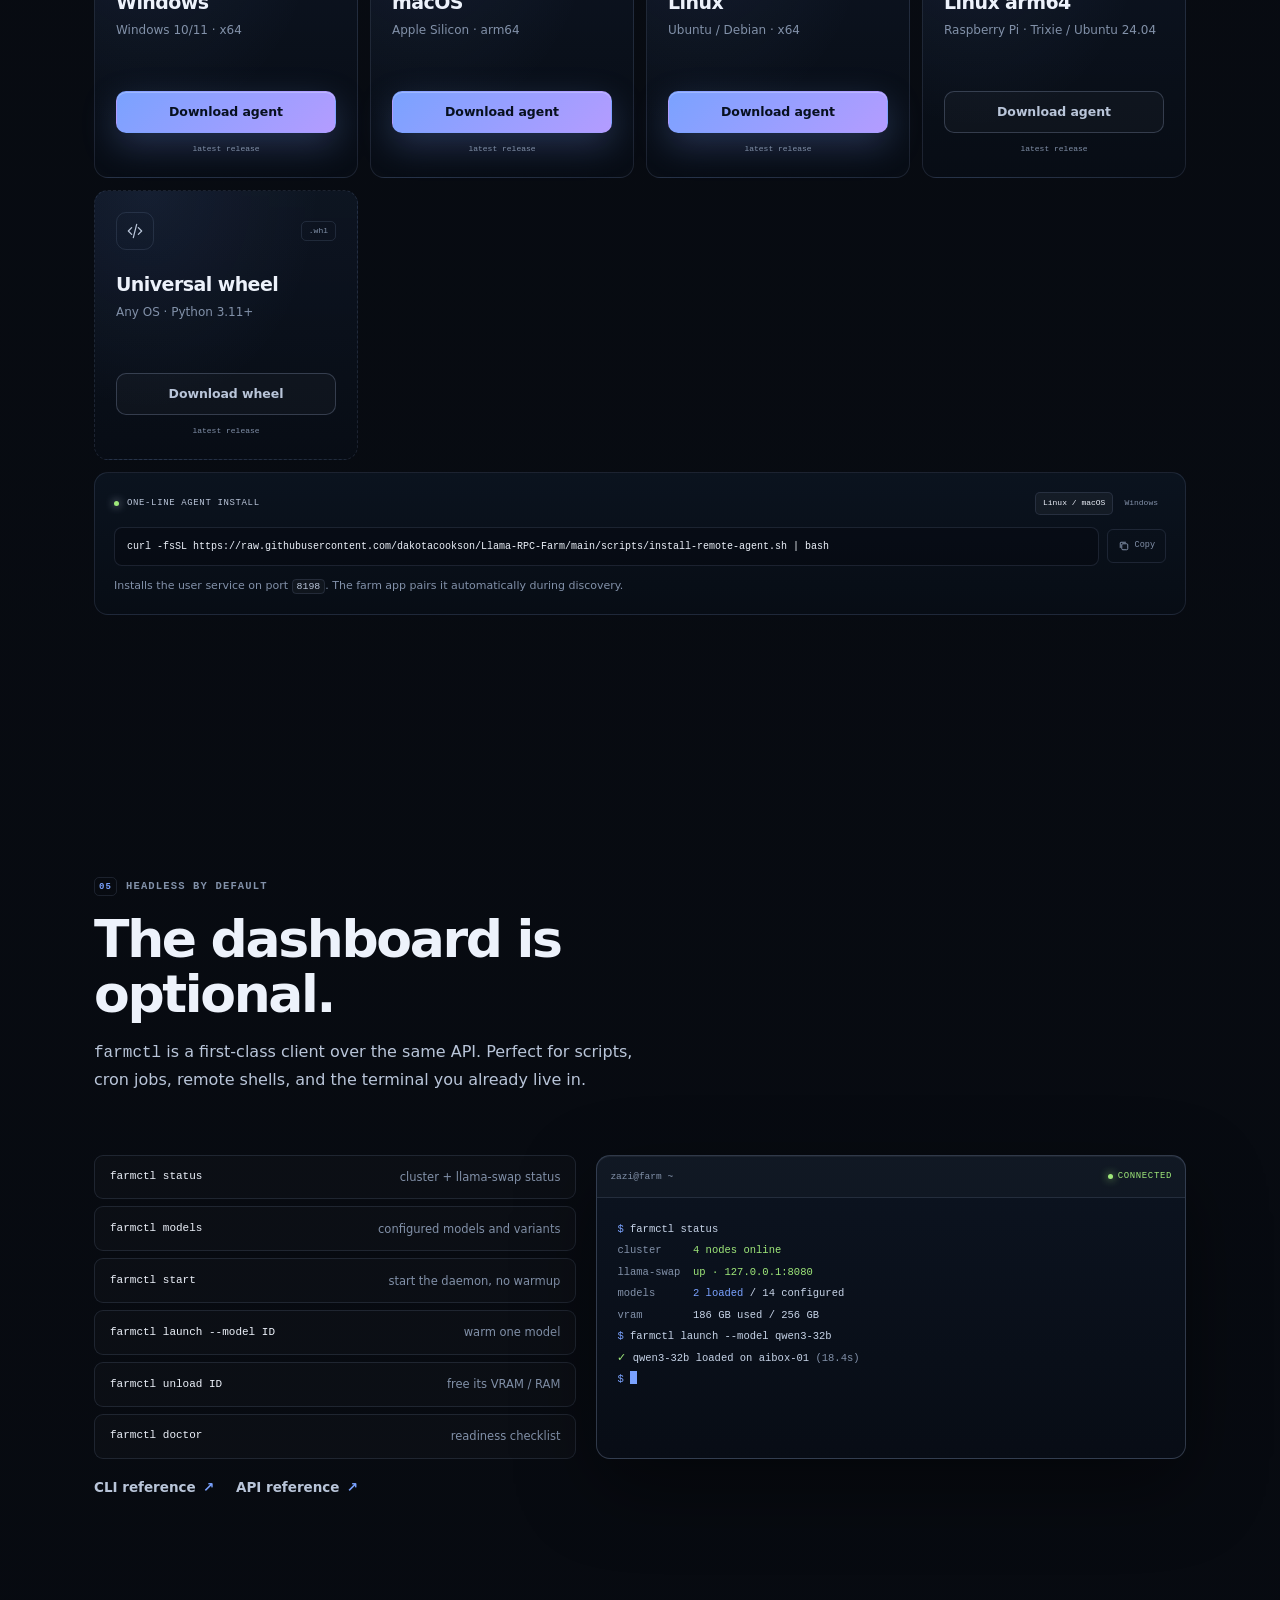
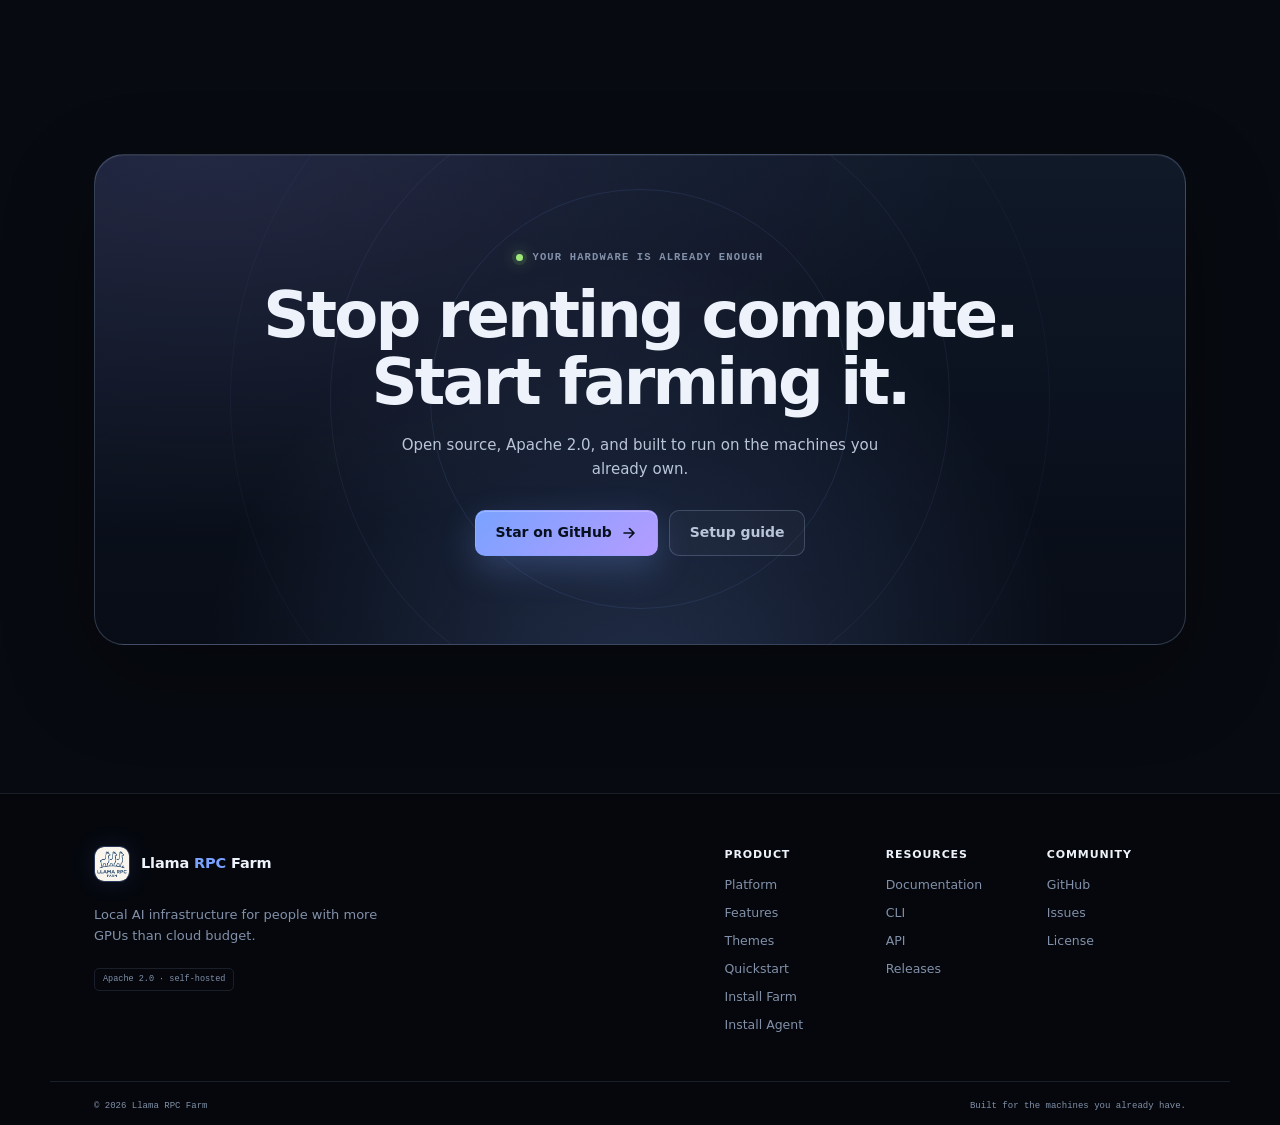
==== commit f5fdb0f3: "docs(site): surface how models load on the landing page Add a direct How models load link to the qui" ====
--- a/index.html
+++ b/index.html
@@ -400,6 +400,7 @@
           <p class="oneline-note" id="quickstart-install-note">Installs to <code>~/Llama-RPC-Farm</code> using Python 3.11+, git, and curl.</p>
           <div class="quickstart-links">
             <a class="text-link" href="docs.html#quickstart">Quickstart guide <span>↗</span></a>
+            <a class="text-link" href="docs.html#model-loading">How models load <span>↗</span></a>
             <a class="text-link" href="docs.html#distribution">Docker + GPU passthrough <span>↗</span></a>
             <a class="text-link" href="docs.html#public-api">Tailscale or public HTTPS API <span>↗</span></a>
           </div>
@@ -497,6 +498,7 @@
       <div class="install-foot reveal">
         <a class="text-link" href="https://github.com/dakotacookson/Llama-RPC-Farm/releases" target="_blank" rel="noreferrer">All releases and checksums <span>↗</span></a>
         <a class="text-link" href="docs.html#quickstart">Quickstart guide <span>↗</span></a>
+        <a class="text-link" href="docs.html#model-loading">How models load <span>↗</span></a>
         <a class="text-link" href="docs.html#distribution">Docker + GPU passthrough <span>↗</span></a>
         <a class="text-link" href="#agents">Peer agent downloads <span>↓</span></a>
       </div>
